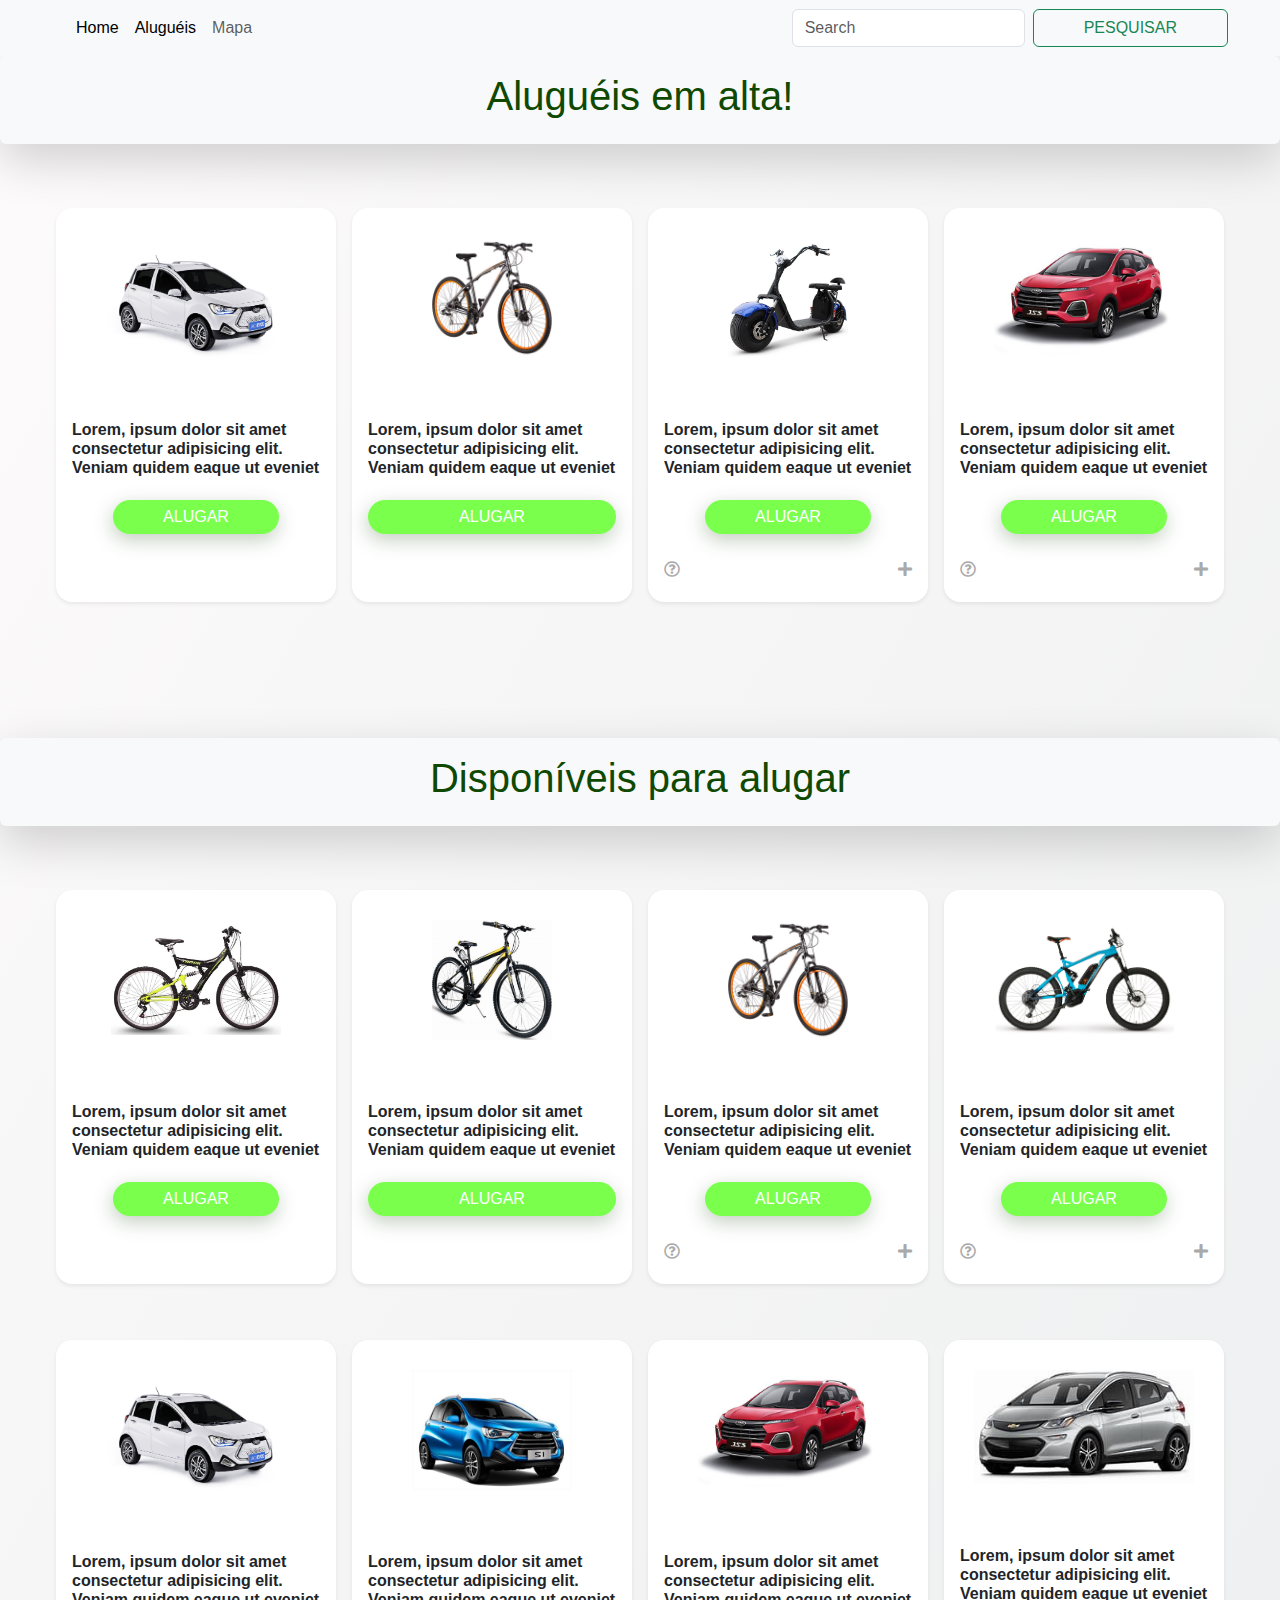
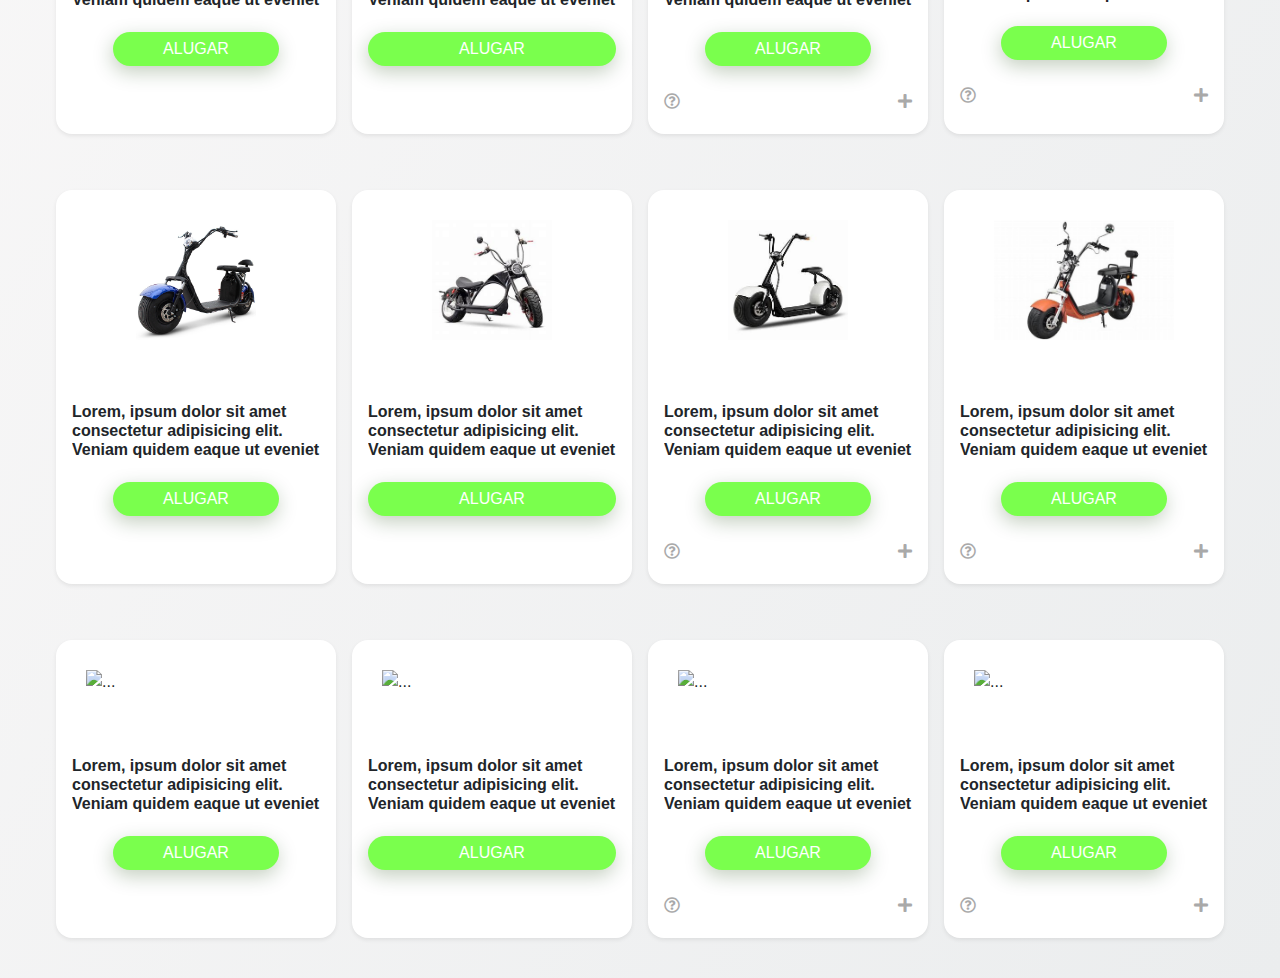
==== HTML/IndexAlugueis.html @ 303deb37 "Adição de páginas" ====
<!DOCTYPE html>
<html lang="pt-br">
<head>
    <meta charset="UTF-8">
    <meta http-equiv="X-UA-Compatible" content="IE=edge">
    <meta name="viewport" content="width=device-width, initial-scale=1.0">
    <title>Aluguéis</title>
    <link rel="stylesheet" href="../CSS/styleAlugueis.css">
    <link href="https://cdn.jsdelivr.net/npm/bootstrap@5.3.0-alpha3/dist/css/bootstrap.min.css" rel="stylesheet"
    integrity="sha384-KK94CHFLLe+nY2dmCWGMq91rCGa5gtU4mk92HdvYe+M/SXH301p5ILy+dN9+nJOZ" crossorigin="anonymous">
</head>
<body>
    
    <nav class="navbar navbar-expand-lg bg-body-tertiary">
        <div class="container-fluid">
          <a class="navbar-brand" href="#"></a>
          <button class="navbar-toggler" type="button" data-bs-toggle="collapse" data-bs-target="#navbarScroll"
            aria-controls="navbarScroll" aria-expanded="false" aria-label="Toggle navigation">
            <span class="navbar-toggler-icon"></span>
          </button>
          <div class="collapse navbar-collapse" id="navbarScroll">
            <ul class="navbar-nav me-auto my-2 my-lg-0 navbar-nav-scroll" style="--bs-scroll-height: 100px;">
              <li class="nav-item">
                <a class="nav-link active" aria-current="page" href="indexHome.html">Home</a>
              </li>
    
              <li class="nav-item">
                <a class="nav-link active" aria-current="page" href="IndexAlugueis.html">Aluguéis</a>
              </li>
              <li class="nav-item">
                <a class="nav-link" href="indexMapa.html">Mapa</a>
          </div>
          </li>
          </li>
          </ul>
          <form class="d-flex" role="search">
            <input class="form-control me-2" type="search" placeholder="Search" aria-label="Search">
            <button class="btn btn-outline-success" type="submit">Pesquisar</button>
          </form>
        </div>
        </div>
      </nav>


      <div class="shadow-lg p-3 mb-5 bg-body-tertiary rounded" id="text-titulo">
        <h1>Aluguéis em alta!</h1>
      </div>
      <html>
        <head>
            <meta charset='utf-8'>
            <meta name='viewport' content='width=device-width, initial-scale=1'>
            <title>Aluguéis</title>
            <link href='https://cdn.jsdelivr.net/npm/bootstrap@5.0.0-beta1/dist/css/bootstrap.min.css' rel='stylesheet'>
            <link href='https://use.fontawesome.com/releases/v5.7.2/css/all.css' rel='stylesheet'>
            <script type='text/javascript' src='https://cdnjs.cloudflare.com/ajax/libs/jquery/3.2.1/jquery.min.js'></script>
            <style>::-webkit-scrollbar {
              width: 8px;
            }
            /* Track */
            ::-webkit-scrollbar-track {
              background: #ffffff; 
            }
             
            /* Handle */
            ::-webkit-scrollbar-thumb {
              background: #888; 
            }
            
            /* Handle on hover */
            ::-webkit-scrollbar-thumb:hover {
              background: #555; 
            } @import url('https://fonts.googleapis.com/css2?family=Fira+Sans+Extra+Condensed:ital,wght@0,100;0,200;0,300;0,400;0,500;0,600;0,700;0,800;0,900;1,100;1,200;1,300;1,400;1,500;1,600;1,700;1,800;1,900&display=swap');@import url('https://fonts.googleapis.com/css2?family=Heebo:wght@100;200;300;400;500;600;700;800;900&display=swap');@import url('https://fonts.googleapis.com/css2?family=Roboto:ital,wght@0,100;0,300;0,400;0,500;0,700;0,900;1,100;1,300;1,400;1,500;1,700;1,900&display=swap');:root{--font1: 'Heebo', sans-serif;--font2: 'Fira Sans Extra Condensed', sans-serif;--font3: 'Roboto', sans-serif}body{font-family: var(--font3);background-image: linear-gradient(120deg, #fdfbfb 0%, #ebedee 100%)}h2{font-weight: 900}.container-fluid{max-width: 1200px}.card{background: #fff;box-shadow: 0 6px 10px rgba(0, 0, 0, .08), 0 0 6px rgba(0, 0, 0, .05);transition: .3s transform cubic-bezier(.155, 1.105, .295, 1.12), .3s box-shadow, .3s -webkit-transform cubic-bezier(.155, 1.105, .295, 1.12);border: 0;border-radius: 1rem}.card-img, .card-img-top{border-top-left-radius: calc(1rem - 1px);border-top-right-radius: calc(1rem - 1px)}.card h5{overflow: hidden;height: 56px;font-weight: 900;font-size: 1rem}.card-img-top{width: 100%;max-height: 180px;object-fit: contain;padding: 30px}.card h2{font-size: 1rem}.card:hover{transform: scale(1.05);box-shadow: 0 10px 20px rgba(0, 0, 0, .12), 0 4px 8px rgba(0, 0, 0, .06)}.label-top{position: absolute;background-color: #9bf632;color: #fff;top: 8px;right: 8px;padding: 5px 10px 5px 10px;font-size: .7rem;font-weight: 600;border-radius: 3px;text-transform: uppercase}.top-right{position: absolute;top: 24px;left: 24px;width: 90px;height: 90px;border-radius: 50%;font-size: 1rem;font-weight: 900;background: #9cff80;line-height: 90px;text-align: center;color: white}.top-right span{display: inline-block;vertical-align: middle}@media (max-width: 768px){.card-img-top{max-height: 250px}}.over-bg{background: rgba(53, 53, 53, 0.85);box-shadow: 0 8px 32px 0 rgba(31, 38, 135, 0.37);backdrop-filter: blur(0.0px);-webkit-backdrop-filter: blur(0.0px);border-radius: 10px}.btn{font-size: 1rem;font-weight: 500;text-transform: uppercase;padding: 5px 50px 5px 50px}.box .btn{font-size: 1.5rem}@media (max-width: 1025px){.btn{padding: 5px 40px 5px 40px}}@media (max-width: 250px){.btn{padding: 5px 30px 5px 30px}}.btn-warning{background: none #7aff4d;color: #ffffff;fill: #ffffff;border: none;text-decoration: none;outline: 0;box-shadow: -1px 6px 19px rgba(18, 64, 0, 0.25);border-radius: 100px}.btn-warning:hover{background: none #098f02;color: #ffffff;box-shadow: -1px 6px 13px rgba(0, 0, 0, 0.35)}.bg-success{font-size: 1rem;background-color: #f7810a !important}.bg-danger{font-size: 1rem}.price-hp{font-size: 1rem;font-weight: 600;color: darkgray}.amz-hp{font-size: .7rem;font-weight: 600;color: darkgray}.fa-question-circle:before{color: darkgray}.fa-plus:before{color: darkgray}.box{border-radius: 1rem;background: #fff;box-shadow: 0 6px 10px rgb(0 0 0 / 8%), 0 0 6px rgb(0 0 0 / 5%);transition: .3s transform cubic-bezier(.155, 1.105, .295, 1.12), .3s box-shadow, .3s -webkit-transform cubic-bezier(.155, 1.105, .295, 1.12)}.box-img{max-width: 300px}.thumb-sec{max-width: 300px}@media (max-width: 576px){.box-img{max-width: 200px}.thumb-sec{max-width: 200px}}.inner-gallery{width: 60px;height: 60px;border: 1px solid #ddd;border-radius: 3px;margin: 1px;display: inline-block;overflow: hidden;-o-object-fit: cover;object-fit: cover}@media (max-width: 370px){.box .btn{padding: 5px 40px 5px 40px;font-size: 1rem}}.disclaimer{font-size: .9rem;color: darkgray}.related h3{font-weight: 900}footer{background: #212529;height: 80px;color: #fff}</style>
            </head>
            <body className='snippet-body'>
            <main> <div class="container-fluid bg-trasparent my-4 p-3" style="position: relative;"> <div class="row row-cols-1 row-cols-xs-2 row-cols-sm-2 row-cols-lg-4 g-3"> <div class="col"> <div class="card h-100 shadow-sm"> <img src="../Imagens/carro_eletrico_aluguel.jpg" class="card-img-top" alt="..."> <div class="card-body"> <div class="clearfix mb-3"> </div> <h5 class="card-title">Lorem, ipsum dolor sit amet consectetur adipisicing elit. Veniam quidem eaque ut eveniet aut quis rerum. Asperiores accusamus harum ducimus velit odit ut. Saepe, iste optio laudantium sed aliquam sequi.</h5> <div class="text-center my-4"> <a href="#" class="btn btn-warning">Alugar</a> </div> </div> </div> </div> <div class="col"> <div class="card h-100 shadow-sm"> <img src="../Imagens/bike_alugueis_3.jpg" class="card-img-top" alt="..."> <div class="card-body"> <div class="clearfix mb-3"> </div> <h5 class="card-title">Lorem, ipsum dolor sit amet consectetur adipisicing elit. Veniam quidem eaque ut eveniet aut quis rerum. Asperiores accusamus harum ducimus velit odit ut. Saepe, iste optio laudantium sed aliquam sequi.</h5> <div class="d-grid gap-2 my-4"> <a href="#" class="btn btn-warning">Alugar</a> </div> </div> </div> </div> <div class="col"> <div class="card h-100 shadow-sm"> <img src="../Imagens/scooter_eletrica.jpg" class="card-img-top" alt="..."> <div class="card-body"> <div class="clearfix mb-3"> </span> </div> <h5 class="card-title">Lorem, ipsum dolor sit amet consectetur adipisicing elit. Veniam quidem eaque ut eveniet aut quis rerum. Asperiores accusamus harum ducimus velit odit ut. Saepe, iste optio laudantium sed aliquam sequi.</h5> <div class="text-center my-4"> <a href="#" class="btn btn-warning">Alugar</a> </div> <div class="clearfix mb-1"> <span class="float-start"><i class="far fa-question-circle"></i></span> <span class="float-end"><i class="fas fa-plus"></i></span> </div> </div> </div> </div> <div class="col"> <div class="card h-100 shadow-sm"> <img src="../Imagens/carro_eletrico_aluguel_3.jpg" class="card-img-top" alt="..."> <div class="card-body"> <div class="clearfix mb-3"> </div> <h5 class="card-title">Lorem, ipsum dolor sit amet consectetur adipisicing elit. Veniam quidem eaque ut eveniet aut quis rerum. Asperiores accusamus harum ducimus velit odit ut. Saepe, iste optio laudantium sed aliquam sequi.</h5> <div class="text-center my-4"> <a href="#" class="btn btn-warning">Alugar</a> </div> <div class="clearfix mb-1"> <span class="float-start"><i class="far fa-question-circle"></i></span> <span class="float-end"><i class="fas fa-plus"></i></span> </div> </div> </div> </div> </div> </div> </main>
            <script type='text/javascript' src='https://cdn.jsdelivr.net/npm/bootstrap@5.0.0-beta1/dist/js/bootstrap.bundle.min.js'></script>
            <script type='text/javascript' src='#'></script>
            <script type='text/javascript' src='#'></script>
            <script type='text/javascript' src='#'></script>
            <script type='text/javascript'>'#'</script>
            <script type='text/javascript'>var myLink = document.querySelector('a[href="#"]');
            myLink.addEventListener('click', function(e) {
              e.preventDefault();
            });</script>
        
            </body>
        </html>
<br>
<br>
       <br>
       <br>
       <div class="shadow-lg p-3 mb-5 bg-body-tertiary rounded" id="text-titulo">
        <h1>Disponíveis para alugar</h1>
      </div>
      <html>
        <head>
            <meta charset='utf-8'>
            <meta name='viewport' content='width=device-width, initial-scale=1'>
            <title>Aluguéis</title>
            <link href='https://cdn.jsdelivr.net/npm/bootstrap@5.0.0-beta1/dist/css/bootstrap.min.css' rel='stylesheet'>
            <link href='https://use.fontawesome.com/releases/v5.7.2/css/all.css' rel='stylesheet'>
            <script type='text/javascript' src='https://cdnjs.cloudflare.com/ajax/libs/jquery/3.2.1/jquery.min.js'></script>
            <style>::-webkit-scrollbar {
              width: 8px;
            }
            /* Track */
            ::-webkit-scrollbar-track {
              background: #ffffff; 
            }
             
            /* Handle */
            ::-webkit-scrollbar-thumb {
              background: #888; 
            }
            
            /* Handle on hover */
            ::-webkit-scrollbar-thumb:hover {
              background: #555; 
            } @import url('https://fonts.googleapis.com/css2?family=Fira+Sans+Extra+Condensed:ital,wght@0,100;0,200;0,300;0,400;0,500;0,600;0,700;0,800;0,900;1,100;1,200;1,300;1,400;1,500;1,600;1,700;1,800;1,900&display=swap');@import url('https://fonts.googleapis.com/css2?family=Heebo:wght@100;200;300;400;500;600;700;800;900&display=swap');@import url('https://fonts.googleapis.com/css2?family=Roboto:ital,wght@0,100;0,300;0,400;0,500;0,700;0,900;1,100;1,300;1,400;1,500;1,700;1,900&display=swap');:root{--font1: 'Heebo', sans-serif;--font2: 'Fira Sans Extra Condensed', sans-serif;--font3: 'Roboto', sans-serif}body{font-family: var(--font3);background-image: linear-gradient(120deg, #fdfbfb 0%, #ebedee 100%)}h2{font-weight: 900}.container-fluid{max-width: 1200px}.card{background: #fff;box-shadow: 0 6px 10px rgba(0, 0, 0, .08), 0 0 6px rgba(0, 0, 0, .05);transition: .3s transform cubic-bezier(.155, 1.105, .295, 1.12), .3s box-shadow, .3s -webkit-transform cubic-bezier(.155, 1.105, .295, 1.12);border: 0;border-radius: 1rem}.card-img, .card-img-top{border-top-left-radius: calc(1rem - 1px);border-top-right-radius: calc(1rem - 1px)}.card h5{overflow: hidden;height: 56px;font-weight: 900;font-size: 1rem}.card-img-top{width: 100%;max-height: 180px;object-fit: contain;padding: 30px}.card h2{font-size: 1rem}.card:hover{transform: scale(1.05);box-shadow: 0 10px 20px rgba(0, 0, 0, .12), 0 4px 8px rgba(0, 0, 0, .06)}.label-top{position: absolute;background-color: #9bf632;color: #fff;top: 8px;right: 8px;padding: 5px 10px 5px 10px;font-size: .7rem;font-weight: 600;border-radius: 3px;text-transform: uppercase}.top-right{position: absolute;top: 24px;left: 24px;width: 90px;height: 90px;border-radius: 50%;font-size: 1rem;font-weight: 900;background: #9cff80;line-height: 90px;text-align: center;color: white}.top-right span{display: inline-block;vertical-align: middle}@media (max-width: 768px){.card-img-top{max-height: 250px}}.over-bg{background: rgba(53, 53, 53, 0.85);box-shadow: 0 8px 32px 0 rgba(31, 38, 135, 0.37);backdrop-filter: blur(0.0px);-webkit-backdrop-filter: blur(0.0px);border-radius: 10px}.btn{font-size: 1rem;font-weight: 500;text-transform: uppercase;padding: 5px 50px 5px 50px}.box .btn{font-size: 1.5rem}@media (max-width: 1025px){.btn{padding: 5px 40px 5px 40px}}@media (max-width: 250px){.btn{padding: 5px 30px 5px 30px}}.btn-warning{background: none #7aff4d;color: #ffffff;fill: #ffffff;border: none;text-decoration: none;outline: 0;box-shadow: -1px 6px 19px rgba(18, 64, 0, 0.25);border-radius: 100px}.btn-warning:hover{background: none #098f02;color: #ffffff;box-shadow: -1px 6px 13px rgba(0, 0, 0, 0.35)}.bg-success{font-size: 1rem;background-color: #f7810a !important}.bg-danger{font-size: 1rem}.price-hp{font-size: 1rem;font-weight: 600;color: darkgray}.amz-hp{font-size: .7rem;font-weight: 600;color: darkgray}.fa-question-circle:before{color: darkgray}.fa-plus:before{color: darkgray}.box{border-radius: 1rem;background: #fff;box-shadow: 0 6px 10px rgb(0 0 0 / 8%), 0 0 6px rgb(0 0 0 / 5%);transition: .3s transform cubic-bezier(.155, 1.105, .295, 1.12), .3s box-shadow, .3s -webkit-transform cubic-bezier(.155, 1.105, .295, 1.12)}.box-img{max-width: 300px}.thumb-sec{max-width: 300px}@media (max-width: 576px){.box-img{max-width: 200px}.thumb-sec{max-width: 200px}}.inner-gallery{width: 60px;height: 60px;border: 1px solid #ddd;border-radius: 3px;margin: 1px;display: inline-block;overflow: hidden;-o-object-fit: cover;object-fit: cover}@media (max-width: 370px){.box .btn{padding: 5px 40px 5px 40px;font-size: 1rem}}.disclaimer{font-size: .9rem;color: darkgray}.related h3{font-weight: 900}footer{background: #212529;height: 80px;color: #fff}</style>
            </head>
            <body className='snippet-body'>
            <main> <div class="container-fluid bg-trasparent my-4 p-3" style="position: relative;"> <div class="row row-cols-1 row-cols-xs-2 row-cols-sm-2 row-cols-lg-4 g-3"> <div class="col"> <div class="card h-100 shadow-sm"> <img src="../Imagens/Bike_alugueis.png" class="card-img-top" alt="..."> <div class="card-body"> <div class="clearfix mb-3"> </div> <h5 class="card-title">Lorem, ipsum dolor sit amet consectetur adipisicing elit. Veniam quidem eaque ut eveniet aut quis rerum. Asperiores accusamus harum ducimus velit odit ut. Saepe, iste optio laudantium sed aliquam sequi.</h5> <div class="text-center my-4"> <a href="#" class="btn btn-warning">Alugar</a> </div> </div> </div> </div> <div class="col"> <div class="card h-100 shadow-sm"> <img src="../Imagens/bike_alugueis_2.jpg" class="card-img-top" alt="..."> <div class="card-body"> <div class="clearfix mb-3"> </div> <h5 class="card-title">Lorem, ipsum dolor sit amet consectetur adipisicing elit. Veniam quidem eaque ut eveniet aut quis rerum. Asperiores accusamus harum ducimus velit odit ut. Saepe, iste optio laudantium sed aliquam sequi.</h5> <div class="d-grid gap-2 my-4"> <a href="#" class="btn btn-warning">Alugar</a> </div> </div> </div> </div> <div class="col"> <div class="card h-100 shadow-sm"> <img src="../Imagens/bike_alugueis_3.jpg" class="card-img-top" alt="..."> <div class="card-body"> <div class="clearfix mb-3"> </span> </div> <h5 class="card-title">Lorem, ipsum dolor sit amet consectetur adipisicing elit. Veniam quidem eaque ut eveniet aut quis rerum. Asperiores accusamus harum ducimus velit odit ut. Saepe, iste optio laudantium sed aliquam sequi.</h5> <div class="text-center my-4"> <a href="#" class="btn btn-warning">Alugar</a> </div> <div class="clearfix mb-1"> <span class="float-start"><i class="far fa-question-circle"></i></span> <span class="float-end"><i class="fas fa-plus"></i></span> </div> </div> </div> </div> <div class="col"> <div class="card h-100 shadow-sm"> <img src="../Imagens/bike_alugueis_4.png" class="card-img-top" alt="..."> <div class="card-body"> <div class="clearfix mb-3"> </div> <h5 class="card-title">Lorem, ipsum dolor sit amet consectetur adipisicing elit. Veniam quidem eaque ut eveniet aut quis rerum. Asperiores accusamus harum ducimus velit odit ut. Saepe, iste optio laudantium sed aliquam sequi.</h5> <div class="text-center my-4"> <a href="#" class="btn btn-warning">Alugar</a> </div> <div class="clearfix mb-1"> <span class="float-start"><i class="far fa-question-circle"></i></span> <span class="float-end"><i class="fas fa-plus"></i></span> </div> </div> </div> </div> </div> </div> </main>
            <script type='text/javascript' src='https://cdn.jsdelivr.net/npm/bootstrap@5.0.0-beta1/dist/js/bootstrap.bundle.min.js'></script>
            <script type='text/javascript' src='#'></script>
            <script type='text/javascript' src='#'></script>
            <script type='text/javascript' src='#'></script>
            <script type='text/javascript'>'#'</script>
            <script type='text/javascript'>var myLink = document.querySelector('a[href="#"]');
            myLink.addEventListener('click', function(e) {
              e.preventDefault();
            });</script>
        
            </body>
        </html>
        <html>
          <head>
              <meta charset='utf-8'>
              <meta name='viewport' content='width=device-width, initial-scale=1'>
              <title>Aluguéis</title>
              <link href='https://cdn.jsdelivr.net/npm/bootstrap@5.0.0-beta1/dist/css/bootstrap.min.css' rel='stylesheet'>
              <link href='https://use.fontawesome.com/releases/v5.7.2/css/all.css' rel='stylesheet'>
              <script type='text/javascript' src='https://cdnjs.cloudflare.com/ajax/libs/jquery/3.2.1/jquery.min.js'></script>
              <style>::-webkit-scrollbar {
                width: 8px;
              }
              /* Track */
              ::-webkit-scrollbar-track {
                background: #ffffff; 
              }
               
              /* Handle */
              ::-webkit-scrollbar-thumb {
                background: #888; 
              }
              
              /* Handle on hover */
              ::-webkit-scrollbar-thumb:hover {
                background: #555; 
              } @import url('https://fonts.googleapis.com/css2?family=Fira+Sans+Extra+Condensed:ital,wght@0,100;0,200;0,300;0,400;0,500;0,600;0,700;0,800;0,900;1,100;1,200;1,300;1,400;1,500;1,600;1,700;1,800;1,900&display=swap');@import url('https://fonts.googleapis.com/css2?family=Heebo:wght@100;200;300;400;500;600;700;800;900&display=swap');@import url('https://fonts.googleapis.com/css2?family=Roboto:ital,wght@0,100;0,300;0,400;0,500;0,700;0,900;1,100;1,300;1,400;1,500;1,700;1,900&display=swap');:root{--font1: 'Heebo', sans-serif;--font2: 'Fira Sans Extra Condensed', sans-serif;--font3: 'Roboto', sans-serif}body{font-family: var(--font3);background-image: linear-gradient(120deg, #fdfbfb 0%, #ebedee 100%)}h2{font-weight: 900}.container-fluid{max-width: 1200px}.card{background: #fff;box-shadow: 0 6px 10px rgba(0, 0, 0, .08), 0 0 6px rgba(0, 0, 0, .05);transition: .3s transform cubic-bezier(.155, 1.105, .295, 1.12), .3s box-shadow, .3s -webkit-transform cubic-bezier(.155, 1.105, .295, 1.12);border: 0;border-radius: 1rem}.card-img, .card-img-top{border-top-left-radius: calc(1rem - 1px);border-top-right-radius: calc(1rem - 1px)}.card h5{overflow: hidden;height: 56px;font-weight: 900;font-size: 1rem}.card-img-top{width: 100%;max-height: 180px;object-fit: contain;padding: 30px}.card h2{font-size: 1rem}.card:hover{transform: scale(1.05);box-shadow: 0 10px 20px rgba(0, 0, 0, .12), 0 4px 8px rgba(0, 0, 0, .06)}.label-top{position: absolute;background-color: #9bf632;color: #fff;top: 8px;right: 8px;padding: 5px 10px 5px 10px;font-size: .7rem;font-weight: 600;border-radius: 3px;text-transform: uppercase}.top-right{position: absolute;top: 24px;left: 24px;width: 90px;height: 90px;border-radius: 50%;font-size: 1rem;font-weight: 900;background: #9cff80;line-height: 90px;text-align: center;color: white}.top-right span{display: inline-block;vertical-align: middle}@media (max-width: 768px){.card-img-top{max-height: 250px}}.over-bg{background: rgba(53, 53, 53, 0.85);box-shadow: 0 8px 32px 0 rgba(31, 38, 135, 0.37);backdrop-filter: blur(0.0px);-webkit-backdrop-filter: blur(0.0px);border-radius: 10px}.btn{font-size: 1rem;font-weight: 500;text-transform: uppercase;padding: 5px 50px 5px 50px}.box .btn{font-size: 1.5rem}@media (max-width: 1025px){.btn{padding: 5px 40px 5px 40px}}@media (max-width: 250px){.btn{padding: 5px 30px 5px 30px}}.btn-warning{background: none #7aff4d;color: #ffffff;fill: #ffffff;border: none;text-decoration: none;outline: 0;box-shadow: -1px 6px 19px rgba(18, 64, 0, 0.25);border-radius: 100px}.btn-warning:hover{background: none #098f02;color: #ffffff;box-shadow: -1px 6px 13px rgba(0, 0, 0, 0.35)}.bg-success{font-size: 1rem;background-color: #f7810a !important}.bg-danger{font-size: 1rem}.price-hp{font-size: 1rem;font-weight: 600;color: darkgray}.amz-hp{font-size: .7rem;font-weight: 600;color: darkgray}.fa-question-circle:before{color: darkgray}.fa-plus:before{color: darkgray}.box{border-radius: 1rem;background: #fff;box-shadow: 0 6px 10px rgb(0 0 0 / 8%), 0 0 6px rgb(0 0 0 / 5%);transition: .3s transform cubic-bezier(.155, 1.105, .295, 1.12), .3s box-shadow, .3s -webkit-transform cubic-bezier(.155, 1.105, .295, 1.12)}.box-img{max-width: 300px}.thumb-sec{max-width: 300px}@media (max-width: 576px){.box-img{max-width: 200px}.thumb-sec{max-width: 200px}}.inner-gallery{width: 60px;height: 60px;border: 1px solid #ddd;border-radius: 3px;margin: 1px;display: inline-block;overflow: hidden;-o-object-fit: cover;object-fit: cover}@media (max-width: 370px){.box .btn{padding: 5px 40px 5px 40px;font-size: 1rem}}.disclaimer{font-size: .9rem;color: darkgray}.related h3{font-weight: 900}footer{background: #212529;height: 80px;color: #fff}</style>
              </head>
              <body className='snippet-body'>
              <main> <div class="container-fluid bg-trasparent my-4 p-3" style="position: relative;"> <div class="row row-cols-1 row-cols-xs-2 row-cols-sm-2 row-cols-lg-4 g-3"> <div class="col"> <div class="card h-100 shadow-sm"> <img src="../Imagens/carro_eletrico_aluguel.jpg" class="card-img-top" alt="..."> <div class="card-body"> <div class="clearfix mb-3"> </div> <h5 class="card-title">Lorem, ipsum dolor sit amet consectetur adipisicing elit. Veniam quidem eaque ut eveniet aut quis rerum. Asperiores accusamus harum ducimus velit odit ut. Saepe, iste optio laudantium sed aliquam sequi.</h5> <div class="text-center my-4"> <a href="#" class="btn btn-warning">Alugar</a> </div> </div> </div> </div> <div class="col"> <div class="card h-100 shadow-sm"> <img src="../Imagens/carro_eletrico_aluguel_2.jpg" class="card-img-top" alt="..."> <div class="card-body"> <div class="clearfix mb-3"> </div> <h5 class="card-title">Lorem, ipsum dolor sit amet consectetur adipisicing elit. Veniam quidem eaque ut eveniet aut quis rerum. Asperiores accusamus harum ducimus velit odit ut. Saepe, iste optio laudantium sed aliquam sequi.</h5> <div class="d-grid gap-2 my-4"> <a href="#" class="btn btn-warning">Alugar</a> </div> </div> </div> </div> <div class="col"> <div class="card h-100 shadow-sm"> <img src="../Imagens/carro_eletrico_aluguel_3.jpg" class="card-img-top" alt="..."> <div class="card-body"> <div class="clearfix mb-3"> </span> </div> <h5 class="card-title">Lorem, ipsum dolor sit amet consectetur adipisicing elit. Veniam quidem eaque ut eveniet aut quis rerum. Asperiores accusamus harum ducimus velit odit ut. Saepe, iste optio laudantium sed aliquam sequi.</h5> <div class="text-center my-4"> <a href="#" class="btn btn-warning">Alugar</a> </div> <div class="clearfix mb-1"> <span class="float-start"><i class="far fa-question-circle"></i></span> <span class="float-end"><i class="fas fa-plus"></i></span> </div> </div> </div> </div> <div class="col"> <div class="card h-100 shadow-sm"> <img src="../Imagens/carro_eletrico_aluguel_4.jpg" class="card-img-top" alt="..."> <div class="card-body"> <div class="clearfix mb-3"> </div> <h5 class="card-title">Lorem, ipsum dolor sit amet consectetur adipisicing elit. Veniam quidem eaque ut eveniet aut quis rerum. Asperiores accusamus harum ducimus velit odit ut. Saepe, iste optio laudantium sed aliquam sequi.</h5> <div class="text-center my-4"> <a href="#" class="btn btn-warning">Alugar</a> </div> <div class="clearfix mb-1"> <span class="float-start"><i class="far fa-question-circle"></i></span> <span class="float-end"><i class="fas fa-plus"></i></span> </div> </div> </div> </div> </div> </div> </main>
              <script type='text/javascript' src='https://cdn.jsdelivr.net/npm/bootstrap@5.0.0-beta1/dist/js/bootstrap.bundle.min.js'></script>
              <script type='text/javascript' src='#'></script>
              <script type='text/javascript' src='#'></script>
              <script type='text/javascript' src='#'></script>
              <script type='text/javascript'>'#'</script>
              <script type='text/javascript'>var myLink = document.querySelector('a[href="#"]');
              myLink.addEventListener('click', function(e) {
                e.preventDefault();
              });</script>
          
              </body>
          </html>
          <html>
            <head>
                <meta charset='utf-8'>
                <meta name='viewport' content='width=device-width, initial-scale=1'>
                <title>Aluguéis</title>
                <link href='https://cdn.jsdelivr.net/npm/bootstrap@5.0.0-beta1/dist/css/bootstrap.min.css' rel='stylesheet'>
                <link href='https://use.fontawesome.com/releases/v5.7.2/css/all.css' rel='stylesheet'>
                <script type='text/javascript' src='https://cdnjs.cloudflare.com/ajax/libs/jquery/3.2.1/jquery.min.js'></script>
                <style>::-webkit-scrollbar {
                  width: 8px;
                }
                /* Track */
                ::-webkit-scrollbar-track {
                  background: #ffffff; 
                }
                 
                /* Handle */
                ::-webkit-scrollbar-thumb {
                  background: #888; 
                }
                
                /* Handle on hover */
                ::-webkit-scrollbar-thumb:hover {
                  background: #555; 
                } @import url('https://fonts.googleapis.com/css2?family=Fira+Sans+Extra+Condensed:ital,wght@0,100;0,200;0,300;0,400;0,500;0,600;0,700;0,800;0,900;1,100;1,200;1,300;1,400;1,500;1,600;1,700;1,800;1,900&display=swap');@import url('https://fonts.googleapis.com/css2?family=Heebo:wght@100;200;300;400;500;600;700;800;900&display=swap');@import url('https://fonts.googleapis.com/css2?family=Roboto:ital,wght@0,100;0,300;0,400;0,500;0,700;0,900;1,100;1,300;1,400;1,500;1,700;1,900&display=swap');:root{--font1: 'Heebo', sans-serif;--font2: 'Fira Sans Extra Condensed', sans-serif;--font3: 'Roboto', sans-serif}body{font-family: var(--font3);background-image: linear-gradient(120deg, #fdfbfb 0%, #ebedee 100%)}h2{font-weight: 900}.container-fluid{max-width: 1200px}.card{background: #fff;box-shadow: 0 6px 10px rgba(0, 0, 0, .08), 0 0 6px rgba(0, 0, 0, .05);transition: .3s transform cubic-bezier(.155, 1.105, .295, 1.12), .3s box-shadow, .3s -webkit-transform cubic-bezier(.155, 1.105, .295, 1.12);border: 0;border-radius: 1rem}.card-img, .card-img-top{border-top-left-radius: calc(1rem - 1px);border-top-right-radius: calc(1rem - 1px)}.card h5{overflow: hidden;height: 56px;font-weight: 900;font-size: 1rem}.card-img-top{width: 100%;max-height: 180px;object-fit: contain;padding: 30px}.card h2{font-size: 1rem}.card:hover{transform: scale(1.05);box-shadow: 0 10px 20px rgba(0, 0, 0, .12), 0 4px 8px rgba(0, 0, 0, .06)}.label-top{position: absolute;background-color: #9bf632;color: #fff;top: 8px;right: 8px;padding: 5px 10px 5px 10px;font-size: .7rem;font-weight: 600;border-radius: 3px;text-transform: uppercase}.top-right{position: absolute;top: 24px;left: 24px;width: 90px;height: 90px;border-radius: 50%;font-size: 1rem;font-weight: 900;background: #9cff80;line-height: 90px;text-align: center;color: white}.top-right span{display: inline-block;vertical-align: middle}@media (max-width: 768px){.card-img-top{max-height: 250px}}.over-bg{background: rgba(53, 53, 53, 0.85);box-shadow: 0 8px 32px 0 rgba(31, 38, 135, 0.37);backdrop-filter: blur(0.0px);-webkit-backdrop-filter: blur(0.0px);border-radius: 10px}.btn{font-size: 1rem;font-weight: 500;text-transform: uppercase;padding: 5px 50px 5px 50px}.box .btn{font-size: 1.5rem}@media (max-width: 1025px){.btn{padding: 5px 40px 5px 40px}}@media (max-width: 250px){.btn{padding: 5px 30px 5px 30px}}.btn-warning{background: none #7aff4d;color: #ffffff;fill: #ffffff;border: none;text-decoration: none;outline: 0;box-shadow: -1px 6px 19px rgba(18, 64, 0, 0.25);border-radius: 100px}.btn-warning:hover{background: none #098f02;color: #ffffff;box-shadow: -1px 6px 13px rgba(0, 0, 0, 0.35)}.bg-success{font-size: 1rem;background-color: #f7810a !important}.bg-danger{font-size: 1rem}.price-hp{font-size: 1rem;font-weight: 600;color: darkgray}.amz-hp{font-size: .7rem;font-weight: 600;color: darkgray}.fa-question-circle:before{color: darkgray}.fa-plus:before{color: darkgray}.box{border-radius: 1rem;background: #fff;box-shadow: 0 6px 10px rgb(0 0 0 / 8%), 0 0 6px rgb(0 0 0 / 5%);transition: .3s transform cubic-bezier(.155, 1.105, .295, 1.12), .3s box-shadow, .3s -webkit-transform cubic-bezier(.155, 1.105, .295, 1.12)}.box-img{max-width: 300px}.thumb-sec{max-width: 300px}@media (max-width: 576px){.box-img{max-width: 200px}.thumb-sec{max-width: 200px}}.inner-gallery{width: 60px;height: 60px;border: 1px solid #ddd;border-radius: 3px;margin: 1px;display: inline-block;overflow: hidden;-o-object-fit: cover;object-fit: cover}@media (max-width: 370px){.box .btn{padding: 5px 40px 5px 40px;font-size: 1rem}}.disclaimer{font-size: .9rem;color: darkgray}.related h3{font-weight: 900}footer{background: #212529;height: 80px;color: #fff}</style>
                </head>
                <body className='snippet-body'>
                <main> <div class="container-fluid bg-trasparent my-4 p-3" style="position: relative;"> <div class="row row-cols-1 row-cols-xs-2 row-cols-sm-2 row-cols-lg-4 g-3"> <div class="col"> <div class="card h-100 shadow-sm"> <img src="../Imagens/scooter_eletrica.jpg" class="card-img-top" alt="..."> <div class="card-body"> <div class="clearfix mb-3"> </div> <h5 class="card-title">Lorem, ipsum dolor sit amet consectetur adipisicing elit. Veniam quidem eaque ut eveniet aut quis rerum. Asperiores accusamus harum ducimus velit odit ut. Saepe, iste optio laudantium sed aliquam sequi.</h5> <div class="text-center my-4"> <a href="#" class="btn btn-warning">Alugar</a> </div> </div> </div> </div> <div class="col"> <div class="card h-100 shadow-sm"> <img src="../Imagens/scooter_eletrica_2.jpg" class="card-img-top" alt="..."> <div class="card-body"> <div class="clearfix mb-3"> </div> <h5 class="card-title">Lorem, ipsum dolor sit amet consectetur adipisicing elit. Veniam quidem eaque ut eveniet aut quis rerum. Asperiores accusamus harum ducimus velit odit ut. Saepe, iste optio laudantium sed aliquam sequi.</h5> <div class="d-grid gap-2 my-4"> <a href="#" class="btn btn-warning">Alugar</a> </div> </div> </div> </div> <div class="col"> <div class="card h-100 shadow-sm"> <img src="../Imagens/scooter_eletrica_3.jpg" class="card-img-top" alt="..."> <div class="card-body"> <div class="clearfix mb-3"> </span> </div> <h5 class="card-title">Lorem, ipsum dolor sit amet consectetur adipisicing elit. Veniam quidem eaque ut eveniet aut quis rerum. Asperiores accusamus harum ducimus velit odit ut. Saepe, iste optio laudantium sed aliquam sequi.</h5> <div class="text-center my-4"> <a href="#" class="btn btn-warning">Alugar</a> </div> <div class="clearfix mb-1"> <span class="float-start"><i class="far fa-question-circle"></i></span> <span class="float-end"><i class="fas fa-plus"></i></span> </div> </div> </div> </div> <div class="col"> <div class="card h-100 shadow-sm"> <img src="../Imagens/scooter_eletrica_4.jpg" class="card-img-top" alt="..."> <div class="card-body"> <div class="clearfix mb-3"> </div> <h5 class="card-title">Lorem, ipsum dolor sit amet consectetur adipisicing elit. Veniam quidem eaque ut eveniet aut quis rerum. Asperiores accusamus harum ducimus velit odit ut. Saepe, iste optio laudantium sed aliquam sequi.</h5> <div class="text-center my-4"> <a href="#" class="btn btn-warning">Alugar</a> </div> <div class="clearfix mb-1"> <span class="float-start"><i class="far fa-question-circle"></i></span> <span class="float-end"><i class="fas fa-plus"></i></span> </div> </div> </div> </div> </div> </div> </main>
                <script type='text/javascript' src='https://cdn.jsdelivr.net/npm/bootstrap@5.0.0-beta1/dist/js/bootstrap.bundle.min.js'></script>
                <script type='text/javascript' src='#'></script>
                <script type='text/javascript' src='#'></script>
                <script type='text/javascript' src='#'></script>
                <script type='text/javascript'>'#'</script>
                <script type='text/javascript'>var myLink = document.querySelector('a[href="#"]');
                myLink.addEventListener('click', function(e) {
                  e.preventDefault();
                });</script>
            
                </body>
            </html>

            <html>
              <head>
                  <meta charset='utf-8'>
                  <meta name='viewport' content='width=device-width, initial-scale=1'>
                  <title>Aluguéis</title>
                  <link href='https://cdn.jsdelivr.net/npm/bootstrap@5.0.0-beta1/dist/css/bootstrap.min.css' rel='stylesheet'>
                  <link href='https://use.fontawesome.com/releases/v5.7.2/css/all.css' rel='stylesheet'>
                  <script type='text/javascript' src='https://cdnjs.cloudflare.com/ajax/libs/jquery/3.2.1/jquery.min.js'></script>
                  <style>::-webkit-scrollbar {
                    width: 8px;
                  }
                  /* Track */
                  ::-webkit-scrollbar-track {
                    background: #ffffff; 
                  }
                   
                  /* Handle */
                  ::-webkit-scrollbar-thumb {
                    background: #888; 
                  }
                  
                  /* Handle on hover */
                  ::-webkit-scrollbar-thumb:hover {
                    background: #555; 
                  } @import url('https://fonts.googleapis.com/css2?family=Fira+Sans+Extra+Condensed:ital,wght@0,100;0,200;0,300;0,400;0,500;0,600;0,700;0,800;0,900;1,100;1,200;1,300;1,400;1,500;1,600;1,700;1,800;1,900&display=swap');@import url('https://fonts.googleapis.com/css2?family=Heebo:wght@100;200;300;400;500;600;700;800;900&display=swap');@import url('https://fonts.googleapis.com/css2?family=Roboto:ital,wght@0,100;0,300;0,400;0,500;0,700;0,900;1,100;1,300;1,400;1,500;1,700;1,900&display=swap');:root{--font1: 'Heebo', sans-serif;--font2: 'Fira Sans Extra Condensed', sans-serif;--font3: 'Roboto', sans-serif}body{font-family: var(--font3);background-image: linear-gradient(120deg, #fdfbfb 0%, #ebedee 100%)}h2{font-weight: 900}.container-fluid{max-width: 1200px}.card{background: #fff;box-shadow: 0 6px 10px rgba(0, 0, 0, .08), 0 0 6px rgba(0, 0, 0, .05);transition: .3s transform cubic-bezier(.155, 1.105, .295, 1.12), .3s box-shadow, .3s -webkit-transform cubic-bezier(.155, 1.105, .295, 1.12);border: 0;border-radius: 1rem}.card-img, .card-img-top{border-top-left-radius: calc(1rem - 1px);border-top-right-radius: calc(1rem - 1px)}.card h5{overflow: hidden;height: 56px;font-weight: 900;font-size: 1rem}.card-img-top{width: 100%;max-height: 180px;object-fit: contain;padding: 30px}.card h2{font-size: 1rem}.card:hover{transform: scale(1.05);box-shadow: 0 10px 20px rgba(0, 0, 0, .12), 0 4px 8px rgba(0, 0, 0, .06)}.label-top{position: absolute;background-color: #9bf632;color: #fff;top: 8px;right: 8px;padding: 5px 10px 5px 10px;font-size: .7rem;font-weight: 600;border-radius: 3px;text-transform: uppercase}.top-right{position: absolute;top: 24px;left: 24px;width: 90px;height: 90px;border-radius: 50%;font-size: 1rem;font-weight: 900;background: #9cff80;line-height: 90px;text-align: center;color: white}.top-right span{display: inline-block;vertical-align: middle}@media (max-width: 768px){.card-img-top{max-height: 250px}}.over-bg{background: rgba(53, 53, 53, 0.85);box-shadow: 0 8px 32px 0 rgba(31, 38, 135, 0.37);backdrop-filter: blur(0.0px);-webkit-backdrop-filter: blur(0.0px);border-radius: 10px}.btn{font-size: 1rem;font-weight: 500;text-transform: uppercase;padding: 5px 50px 5px 50px}.box .btn{font-size: 1.5rem}@media (max-width: 1025px){.btn{padding: 5px 40px 5px 40px}}@media (max-width: 250px){.btn{padding: 5px 30px 5px 30px}}.btn-warning{background: none #7aff4d;color: #ffffff;fill: #ffffff;border: none;text-decoration: none;outline: 0;box-shadow: -1px 6px 19px rgba(18, 64, 0, 0.25);border-radius: 100px}.btn-warning:hover{background: none #098f02;color: #ffffff;box-shadow: -1px 6px 13px rgba(0, 0, 0, 0.35)}.bg-success{font-size: 1rem;background-color: #f7810a !important}.bg-danger{font-size: 1rem}.price-hp{font-size: 1rem;font-weight: 600;color: darkgray}.amz-hp{font-size: .7rem;font-weight: 600;color: darkgray}.fa-question-circle:before{color: darkgray}.fa-plus:before{color: darkgray}.box{border-radius: 1rem;background: #fff;box-shadow: 0 6px 10px rgb(0 0 0 / 8%), 0 0 6px rgb(0 0 0 / 5%);transition: .3s transform cubic-bezier(.155, 1.105, .295, 1.12), .3s box-shadow, .3s -webkit-transform cubic-bezier(.155, 1.105, .295, 1.12)}.box-img{max-width: 300px}.thumb-sec{max-width: 300px}@media (max-width: 576px){.box-img{max-width: 200px}.thumb-sec{max-width: 200px}}.inner-gallery{width: 60px;height: 60px;border: 1px solid #ddd;border-radius: 3px;margin: 1px;display: inline-block;overflow: hidden;-o-object-fit: cover;object-fit: cover}@media (max-width: 370px){.box .btn{padding: 5px 40px 5px 40px;font-size: 1rem}}.disclaimer{font-size: .9rem;color: darkgray}.related h3{font-weight: 900}footer{background: #212529;height: 80px;color: #fff}</style>
                  </head>
                  <body className='snippet-body'>
                  <main> <div class="container-fluid bg-trasparent my-4 p-3" style="position: relative;"> <div class="row row-cols-1 row-cols-xs-2 row-cols-sm-2 row-cols-lg-4 g-3"> <div class="col"> <div class="card h-100 shadow-sm"> <img src="https://www.freepnglogos.com/uploads/notebook-png/download-laptop-notebook-png-image-png-image-pngimg-2.png" class="card-img-top" alt="..."> <div class="card-body"> <div class="clearfix mb-3"> </div> <h5 class="card-title">Lorem, ipsum dolor sit amet consectetur adipisicing elit. Veniam quidem eaque ut eveniet aut quis rerum. Asperiores accusamus harum ducimus velit odit ut. Saepe, iste optio laudantium sed aliquam sequi.</h5> <div class="text-center my-4"> <a href="#" class="btn btn-warning">Alugar</a> </div> </div> </div> </div> <div class="col"> <div class="card h-100 shadow-sm"> <img src="https://www.freepnglogos.com/uploads/notebook-png/notebook-laptop-png-images-you-can-download-mashtrelo-14.png" class="card-img-top" alt="..."> <div class="card-body"> <div class="clearfix mb-3"> </div> <h5 class="card-title">Lorem, ipsum dolor sit amet consectetur adipisicing elit. Veniam quidem eaque ut eveniet aut quis rerum. Asperiores accusamus harum ducimus velit odit ut. Saepe, iste optio laudantium sed aliquam sequi.</h5> <div class="d-grid gap-2 my-4"> <a href="#" class="btn btn-warning">Alugar</a> </div> </div> </div> </div> <div class="col"> <div class="card h-100 shadow-sm"> <img src="https://www.freepnglogos.com/uploads/notebook-png/download-laptop-notebook-png-image-png-image-pngimg-2.png" class="card-img-top" alt="..."> <div class="card-body"> <div class="clearfix mb-3"> </span> </div> <h5 class="card-title">Lorem, ipsum dolor sit amet consectetur adipisicing elit. Veniam quidem eaque ut eveniet aut quis rerum. Asperiores accusamus harum ducimus velit odit ut. Saepe, iste optio laudantium sed aliquam sequi.</h5> <div class="text-center my-4"> <a href="#" class="btn btn-warning">Alugar</a> </div> <div class="clearfix mb-1"> <span class="float-start"><i class="far fa-question-circle"></i></span> <span class="float-end"><i class="fas fa-plus"></i></span> </div> </div> </div> </div> <div class="col"> <div class="card h-100 shadow-sm"> <img src="https://www.freepnglogos.com/uploads/notebook-png/notebook-laptop-png-images-you-can-download-mashtrelo-14.png" class="card-img-top" alt="..."> <div class="card-body"> <div class="clearfix mb-3"> </div> <h5 class="card-title">Lorem, ipsum dolor sit amet consectetur adipisicing elit. Veniam quidem eaque ut eveniet aut quis rerum. Asperiores accusamus harum ducimus velit odit ut. Saepe, iste optio laudantium sed aliquam sequi.</h5> <div class="text-center my-4"> <a href="#" class="btn btn-warning">Alugar</a> </div> <div class="clearfix mb-1"> <span class="float-start"><i class="far fa-question-circle"></i></span> <span class="float-end"><i class="fas fa-plus"></i></span> </div> </div> </div> </div> </div> </div> </main>
                  <script type='text/javascript' src='https://cdn.jsdelivr.net/npm/bootstrap@5.0.0-beta1/dist/js/bootstrap.bundle.min.js'></script>
                  <script type='text/javascript' src='#'></script>
                  <script type='text/javascript' src='#'></script>
                  <script type='text/javascript' src='#'></script>
                  <script type='text/javascript'>'#'</script>
                  <script type='text/javascript'>var myLink = document.querySelector('a[href="#"]');
                  myLink.addEventListener('click', function(e) {
                    e.preventDefault();
                  });</script>
              
                  </body>
              </html>

              
          </body>                
</html>
---- CSS/styleAlugueis.css ----
* {
    border: 0px;
    margin: 0px;
    padding: 0px;
    border-width: 0px;
    outline-width: 0px;
    font-family:Arial, Helvetica, sans-serif
}

#text-titulo{
    text-align: center;
    color: rgb(15, 73, 0);
}
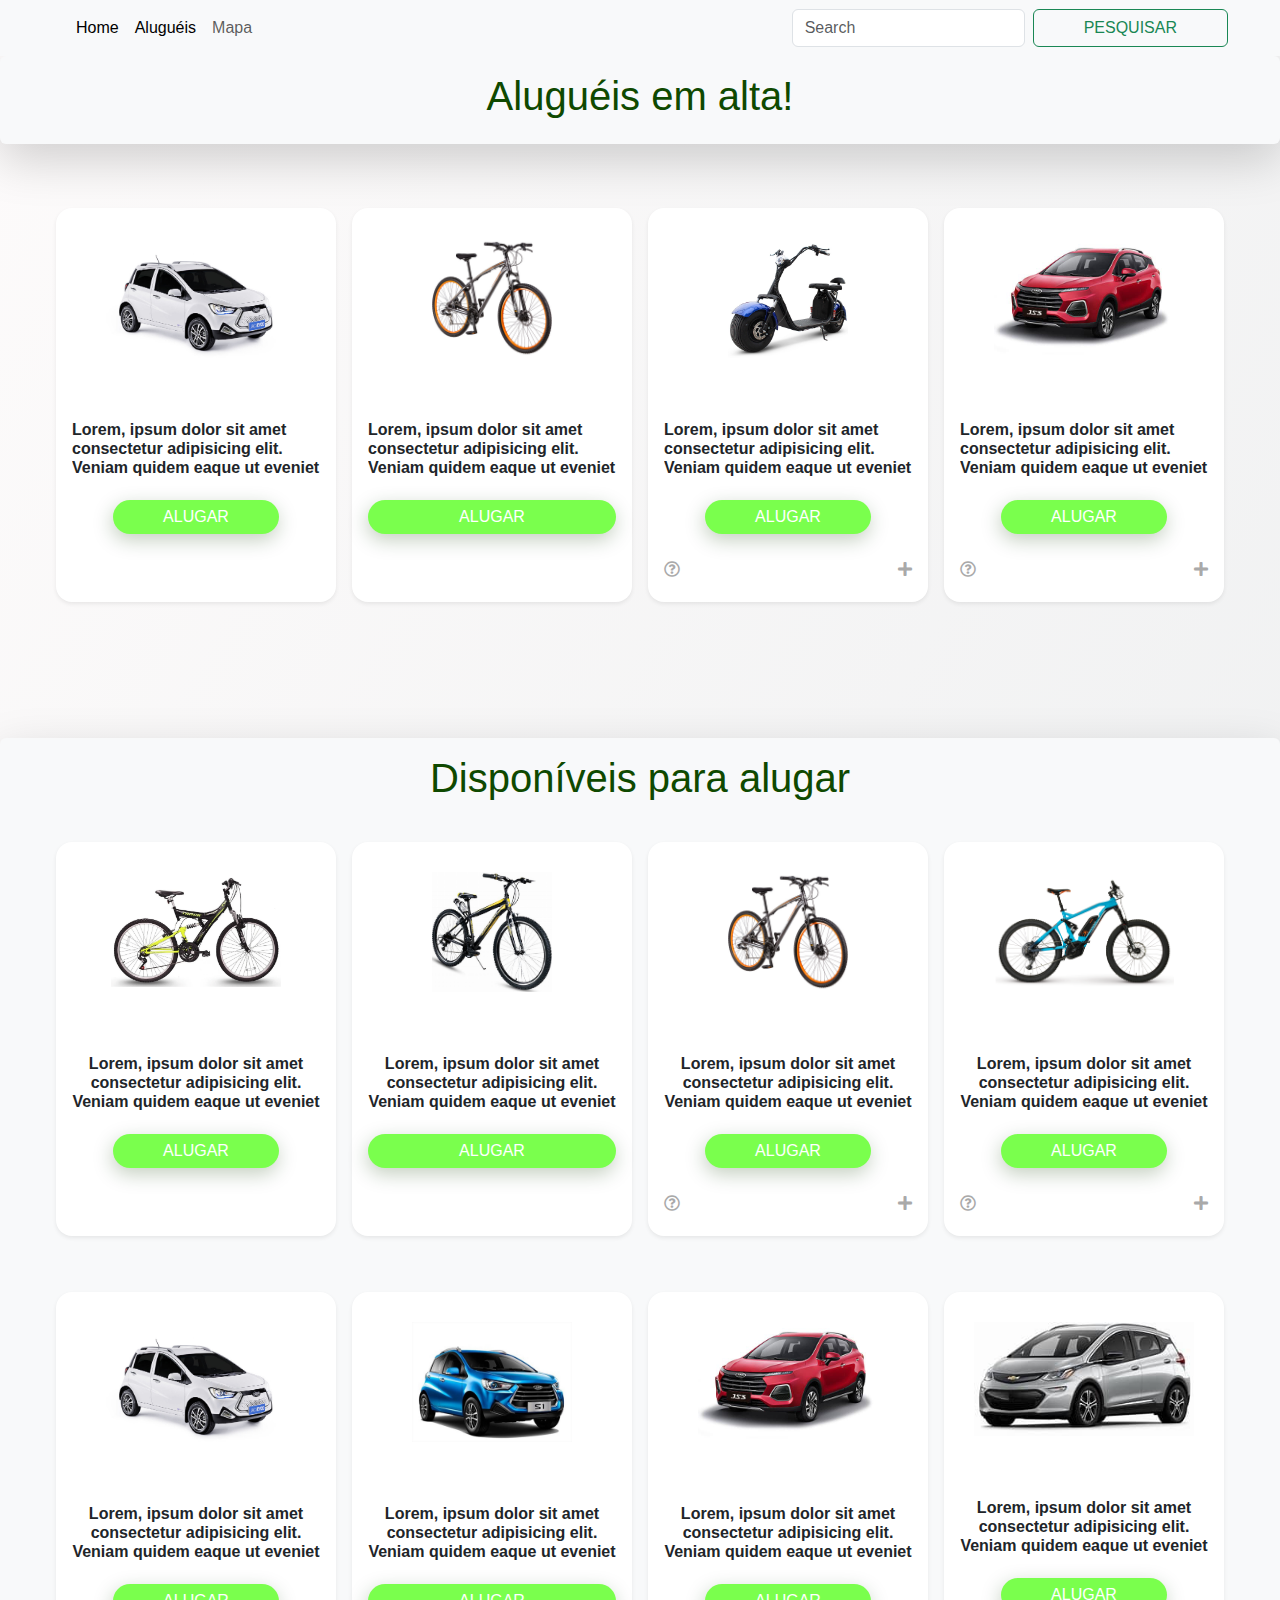
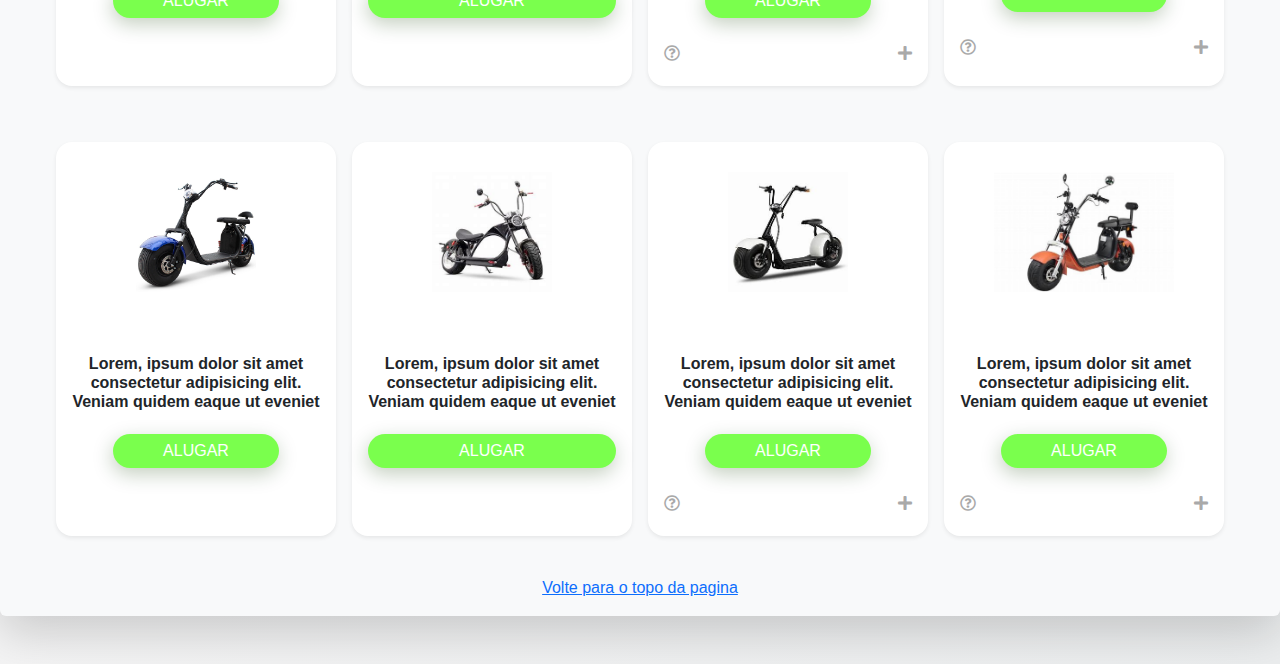
==== commit ec00d389: "adição do mapa" ====
--- a/HTML/IndexAlugueis.html
+++ b/HTML/IndexAlugueis.html
@@ -91,12 +91,7 @@
        <br>
        <div class="shadow-lg p-3 mb-5 bg-body-tertiary rounded" id="text-titulo">
         <h1>Disponíveis para alugar</h1>
-      </div>
-      <html>
-        <head>
-            <meta charset='utf-8'>
-            <meta name='viewport' content='width=device-width, initial-scale=1'>
-            <title>Aluguéis</title>
+   
             <link href='https://cdn.jsdelivr.net/npm/bootstrap@5.0.0-beta1/dist/css/bootstrap.min.css' rel='stylesheet'>
             <link href='https://use.fontawesome.com/releases/v5.7.2/css/all.css' rel='stylesheet'>
             <script type='text/javascript' src='https://cdnjs.cloudflare.com/ajax/libs/jquery/3.2.1/jquery.min.js'></script>
@@ -110,12 +105,12 @@
              
             /* Handle */
             ::-webkit-scrollbar-thumb {
-              background: #888; 
+              background: #cbface; 
             }
             
             /* Handle on hover */
             ::-webkit-scrollbar-thumb:hover {
-              background: #555; 
+              background: #c3ffc5; 
             } @import url('https://fonts.googleapis.com/css2?family=Fira+Sans+Extra+Condensed:ital,wght@0,100;0,200;0,300;0,400;0,500;0,600;0,700;0,800;0,900;1,100;1,200;1,300;1,400;1,500;1,600;1,700;1,800;1,900&display=swap');@import url('https://fonts.googleapis.com/css2?family=Heebo:wght@100;200;300;400;500;600;700;800;900&display=swap');@import url('https://fonts.googleapis.com/css2?family=Roboto:ital,wght@0,100;0,300;0,400;0,500;0,700;0,900;1,100;1,300;1,400;1,500;1,700;1,900&display=swap');:root{--font1: 'Heebo', sans-serif;--font2: 'Fira Sans Extra Condensed', sans-serif;--font3: 'Roboto', sans-serif}body{font-family: var(--font3);background-image: linear-gradient(120deg, #fdfbfb 0%, #ebedee 100%)}h2{font-weight: 900}.container-fluid{max-width: 1200px}.card{background: #fff;box-shadow: 0 6px 10px rgba(0, 0, 0, .08), 0 0 6px rgba(0, 0, 0, .05);transition: .3s transform cubic-bezier(.155, 1.105, .295, 1.12), .3s box-shadow, .3s -webkit-transform cubic-bezier(.155, 1.105, .295, 1.12);border: 0;border-radius: 1rem}.card-img, .card-img-top{border-top-left-radius: calc(1rem - 1px);border-top-right-radius: calc(1rem - 1px)}.card h5{overflow: hidden;height: 56px;font-weight: 900;font-size: 1rem}.card-img-top{width: 100%;max-height: 180px;object-fit: contain;padding: 30px}.card h2{font-size: 1rem}.card:hover{transform: scale(1.05);box-shadow: 0 10px 20px rgba(0, 0, 0, .12), 0 4px 8px rgba(0, 0, 0, .06)}.label-top{position: absolute;background-color: #9bf632;color: #fff;top: 8px;right: 8px;padding: 5px 10px 5px 10px;font-size: .7rem;font-weight: 600;border-radius: 3px;text-transform: uppercase}.top-right{position: absolute;top: 24px;left: 24px;width: 90px;height: 90px;border-radius: 50%;font-size: 1rem;font-weight: 900;background: #9cff80;line-height: 90px;text-align: center;color: white}.top-right span{display: inline-block;vertical-align: middle}@media (max-width: 768px){.card-img-top{max-height: 250px}}.over-bg{background: rgba(53, 53, 53, 0.85);box-shadow: 0 8px 32px 0 rgba(31, 38, 135, 0.37);backdrop-filter: blur(0.0px);-webkit-backdrop-filter: blur(0.0px);border-radius: 10px}.btn{font-size: 1rem;font-weight: 500;text-transform: uppercase;padding: 5px 50px 5px 50px}.box .btn{font-size: 1.5rem}@media (max-width: 1025px){.btn{padding: 5px 40px 5px 40px}}@media (max-width: 250px){.btn{padding: 5px 30px 5px 30px}}.btn-warning{background: none #7aff4d;color: #ffffff;fill: #ffffff;border: none;text-decoration: none;outline: 0;box-shadow: -1px 6px 19px rgba(18, 64, 0, 0.25);border-radius: 100px}.btn-warning:hover{background: none #098f02;color: #ffffff;box-shadow: -1px 6px 13px rgba(0, 0, 0, 0.35)}.bg-success{font-size: 1rem;background-color: #f7810a !important}.bg-danger{font-size: 1rem}.price-hp{font-size: 1rem;font-weight: 600;color: darkgray}.amz-hp{font-size: .7rem;font-weight: 600;color: darkgray}.fa-question-circle:before{color: darkgray}.fa-plus:before{color: darkgray}.box{border-radius: 1rem;background: #fff;box-shadow: 0 6px 10px rgb(0 0 0 / 8%), 0 0 6px rgb(0 0 0 / 5%);transition: .3s transform cubic-bezier(.155, 1.105, .295, 1.12), .3s box-shadow, .3s -webkit-transform cubic-bezier(.155, 1.105, .295, 1.12)}.box-img{max-width: 300px}.thumb-sec{max-width: 300px}@media (max-width: 576px){.box-img{max-width: 200px}.thumb-sec{max-width: 200px}}.inner-gallery{width: 60px;height: 60px;border: 1px solid #ddd;border-radius: 3px;margin: 1px;display: inline-block;overflow: hidden;-o-object-fit: cover;object-fit: cover}@media (max-width: 370px){.box .btn{padding: 5px 40px 5px 40px;font-size: 1rem}}.disclaimer{font-size: .9rem;color: darkgray}.related h3{font-weight: 900}footer{background: #212529;height: 80px;color: #fff}</style>
             </head>
             <body className='snippet-body'>
@@ -130,13 +125,7 @@
               e.preventDefault();
             });</script>
         
-            </body>
-        </html>
-        <html>
-          <head>
-              <meta charset='utf-8'>
-              <meta name='viewport' content='width=device-width, initial-scale=1'>
-              <title>Aluguéis</title>
+         
               <link href='https://cdn.jsdelivr.net/npm/bootstrap@5.0.0-beta1/dist/css/bootstrap.min.css' rel='stylesheet'>
               <link href='https://use.fontawesome.com/releases/v5.7.2/css/all.css' rel='stylesheet'>
               <script type='text/javascript' src='https://cdnjs.cloudflare.com/ajax/libs/jquery/3.2.1/jquery.min.js'></script>
@@ -170,13 +159,7 @@
                 e.preventDefault();
               });</script>
           
-              </body>
-          </html>
-          <html>
-            <head>
-                <meta charset='utf-8'>
-                <meta name='viewport' content='width=device-width, initial-scale=1'>
-                <title>Aluguéis</title>
+          
                 <link href='https://cdn.jsdelivr.net/npm/bootstrap@5.0.0-beta1/dist/css/bootstrap.min.css' rel='stylesheet'>
                 <link href='https://use.fontawesome.com/releases/v5.7.2/css/all.css' rel='stylesheet'>
                 <script type='text/javascript' src='https://cdnjs.cloudflare.com/ajax/libs/jquery/3.2.1/jquery.min.js'></script>
@@ -209,51 +192,16 @@
                 myLink.addEventListener('click', function(e) {
                   e.preventDefault();
                 });</script>
-            
-                </body>
-            </html>
+           
 
-            <html>
-              <head>
-                  <meta charset='utf-8'>
-                  <meta name='viewport' content='width=device-width, initial-scale=1'>
-                  <title>Aluguéis</title>
-                  <link href='https://cdn.jsdelivr.net/npm/bootstrap@5.0.0-beta1/dist/css/bootstrap.min.css' rel='stylesheet'>
-                  <link href='https://use.fontawesome.com/releases/v5.7.2/css/all.css' rel='stylesheet'>
-                  <script type='text/javascript' src='https://cdnjs.cloudflare.com/ajax/libs/jquery/3.2.1/jquery.min.js'></script>
-                  <style>::-webkit-scrollbar {
-                    width: 8px;
-                  }
-                  /* Track */
-                  ::-webkit-scrollbar-track {
-                    background: #ffffff; 
-                  }
-                   
-                  /* Handle */
-                  ::-webkit-scrollbar-thumb {
-                    background: #888; 
-                  }
-                  
-                  /* Handle on hover */
-                  ::-webkit-scrollbar-thumb:hover {
-                    background: #555; 
-                  } @import url('https://fonts.googleapis.com/css2?family=Fira+Sans+Extra+Condensed:ital,wght@0,100;0,200;0,300;0,400;0,500;0,600;0,700;0,800;0,900;1,100;1,200;1,300;1,400;1,500;1,600;1,700;1,800;1,900&display=swap');@import url('https://fonts.googleapis.com/css2?family=Heebo:wght@100;200;300;400;500;600;700;800;900&display=swap');@import url('https://fonts.googleapis.com/css2?family=Roboto:ital,wght@0,100;0,300;0,400;0,500;0,700;0,900;1,100;1,300;1,400;1,500;1,700;1,900&display=swap');:root{--font1: 'Heebo', sans-serif;--font2: 'Fira Sans Extra Condensed', sans-serif;--font3: 'Roboto', sans-serif}body{font-family: var(--font3);background-image: linear-gradient(120deg, #fdfbfb 0%, #ebedee 100%)}h2{font-weight: 900}.container-fluid{max-width: 1200px}.card{background: #fff;box-shadow: 0 6px 10px rgba(0, 0, 0, .08), 0 0 6px rgba(0, 0, 0, .05);transition: .3s transform cubic-bezier(.155, 1.105, .295, 1.12), .3s box-shadow, .3s -webkit-transform cubic-bezier(.155, 1.105, .295, 1.12);border: 0;border-radius: 1rem}.card-img, .card-img-top{border-top-left-radius: calc(1rem - 1px);border-top-right-radius: calc(1rem - 1px)}.card h5{overflow: hidden;height: 56px;font-weight: 900;font-size: 1rem}.card-img-top{width: 100%;max-height: 180px;object-fit: contain;padding: 30px}.card h2{font-size: 1rem}.card:hover{transform: scale(1.05);box-shadow: 0 10px 20px rgba(0, 0, 0, .12), 0 4px 8px rgba(0, 0, 0, .06)}.label-top{position: absolute;background-color: #9bf632;color: #fff;top: 8px;right: 8px;padding: 5px 10px 5px 10px;font-size: .7rem;font-weight: 600;border-radius: 3px;text-transform: uppercase}.top-right{position: absolute;top: 24px;left: 24px;width: 90px;height: 90px;border-radius: 50%;font-size: 1rem;font-weight: 900;background: #9cff80;line-height: 90px;text-align: center;color: white}.top-right span{display: inline-block;vertical-align: middle}@media (max-width: 768px){.card-img-top{max-height: 250px}}.over-bg{background: rgba(53, 53, 53, 0.85);box-shadow: 0 8px 32px 0 rgba(31, 38, 135, 0.37);backdrop-filter: blur(0.0px);-webkit-backdrop-filter: blur(0.0px);border-radius: 10px}.btn{font-size: 1rem;font-weight: 500;text-transform: uppercase;padding: 5px 50px 5px 50px}.box .btn{font-size: 1.5rem}@media (max-width: 1025px){.btn{padding: 5px 40px 5px 40px}}@media (max-width: 250px){.btn{padding: 5px 30px 5px 30px}}.btn-warning{background: none #7aff4d;color: #ffffff;fill: #ffffff;border: none;text-decoration: none;outline: 0;box-shadow: -1px 6px 19px rgba(18, 64, 0, 0.25);border-radius: 100px}.btn-warning:hover{background: none #098f02;color: #ffffff;box-shadow: -1px 6px 13px rgba(0, 0, 0, 0.35)}.bg-success{font-size: 1rem;background-color: #f7810a !important}.bg-danger{font-size: 1rem}.price-hp{font-size: 1rem;font-weight: 600;color: darkgray}.amz-hp{font-size: .7rem;font-weight: 600;color: darkgray}.fa-question-circle:before{color: darkgray}.fa-plus:before{color: darkgray}.box{border-radius: 1rem;background: #fff;box-shadow: 0 6px 10px rgb(0 0 0 / 8%), 0 0 6px rgb(0 0 0 / 5%);transition: .3s transform cubic-bezier(.155, 1.105, .295, 1.12), .3s box-shadow, .3s -webkit-transform cubic-bezier(.155, 1.105, .295, 1.12)}.box-img{max-width: 300px}.thumb-sec{max-width: 300px}@media (max-width: 576px){.box-img{max-width: 200px}.thumb-sec{max-width: 200px}}.inner-gallery{width: 60px;height: 60px;border: 1px solid #ddd;border-radius: 3px;margin: 1px;display: inline-block;overflow: hidden;-o-object-fit: cover;object-fit: cover}@media (max-width: 370px){.box .btn{padding: 5px 40px 5px 40px;font-size: 1rem}}.disclaimer{font-size: .9rem;color: darkgray}.related h3{font-weight: 900}footer{background: #212529;height: 80px;color: #fff}</style>
-                  </head>
-                  <body className='snippet-body'>
-                  <main> <div class="container-fluid bg-trasparent my-4 p-3" style="position: relative;"> <div class="row row-cols-1 row-cols-xs-2 row-cols-sm-2 row-cols-lg-4 g-3"> <div class="col"> <div class="card h-100 shadow-sm"> <img src="https://www.freepnglogos.com/uploads/notebook-png/download-laptop-notebook-png-image-png-image-pngimg-2.png" class="card-img-top" alt="..."> <div class="card-body"> <div class="clearfix mb-3"> </div> <h5 class="card-title">Lorem, ipsum dolor sit amet consectetur adipisicing elit. Veniam quidem eaque ut eveniet aut quis rerum. Asperiores accusamus harum ducimus velit odit ut. Saepe, iste optio laudantium sed aliquam sequi.</h5> <div class="text-center my-4"> <a href="#" class="btn btn-warning">Alugar</a> </div> </div> </div> </div> <div class="col"> <div class="card h-100 shadow-sm"> <img src="https://www.freepnglogos.com/uploads/notebook-png/notebook-laptop-png-images-you-can-download-mashtrelo-14.png" class="card-img-top" alt="..."> <div class="card-body"> <div class="clearfix mb-3"> </div> <h5 class="card-title">Lorem, ipsum dolor sit amet consectetur adipisicing elit. Veniam quidem eaque ut eveniet aut quis rerum. Asperiores accusamus harum ducimus velit odit ut. Saepe, iste optio laudantium sed aliquam sequi.</h5> <div class="d-grid gap-2 my-4"> <a href="#" class="btn btn-warning">Alugar</a> </div> </div> </div> </div> <div class="col"> <div class="card h-100 shadow-sm"> <img src="https://www.freepnglogos.com/uploads/notebook-png/download-laptop-notebook-png-image-png-image-pngimg-2.png" class="card-img-top" alt="..."> <div class="card-body"> <div class="clearfix mb-3"> </span> </div> <h5 class="card-title">Lorem, ipsum dolor sit amet consectetur adipisicing elit. Veniam quidem eaque ut eveniet aut quis rerum. Asperiores accusamus harum ducimus velit odit ut. Saepe, iste optio laudantium sed aliquam sequi.</h5> <div class="text-center my-4"> <a href="#" class="btn btn-warning">Alugar</a> </div> <div class="clearfix mb-1"> <span class="float-start"><i class="far fa-question-circle"></i></span> <span class="float-end"><i class="fas fa-plus"></i></span> </div> </div> </div> </div> <div class="col"> <div class="card h-100 shadow-sm"> <img src="https://www.freepnglogos.com/uploads/notebook-png/notebook-laptop-png-images-you-can-download-mashtrelo-14.png" class="card-img-top" alt="..."> <div class="card-body"> <div class="clearfix mb-3"> </div> <h5 class="card-title">Lorem, ipsum dolor sit amet consectetur adipisicing elit. Veniam quidem eaque ut eveniet aut quis rerum. Asperiores accusamus harum ducimus velit odit ut. Saepe, iste optio laudantium sed aliquam sequi.</h5> <div class="text-center my-4"> <a href="#" class="btn btn-warning">Alugar</a> </div> <div class="clearfix mb-1"> <span class="float-start"><i class="far fa-question-circle"></i></span> <span class="float-end"><i class="fas fa-plus"></i></span> </div> </div> </div> </div> </div> </div> </main>
-                  <script type='text/javascript' src='https://cdn.jsdelivr.net/npm/bootstrap@5.0.0-beta1/dist/js/bootstrap.bundle.min.js'></script>
-                  <script type='text/javascript' src='#'></script>
-                  <script type='text/javascript' src='#'></script>
-                  <script type='text/javascript' src='#'></script>
-                  <script type='text/javascript'>'#'</script>
-                  <script type='text/javascript'>var myLink = document.querySelector('a[href="#"]');
-                  myLink.addEventListener('click', function(e) {
-                    e.preventDefault();
-                  });</script>
-              
-                  </body>
-              </html>
-
+           <div class="text-center">
+            <a href="#top">Volte para o topo da pagina</a>
+            </div>
+              
+              
+              
+              
+              
               
           </body>                
 </html>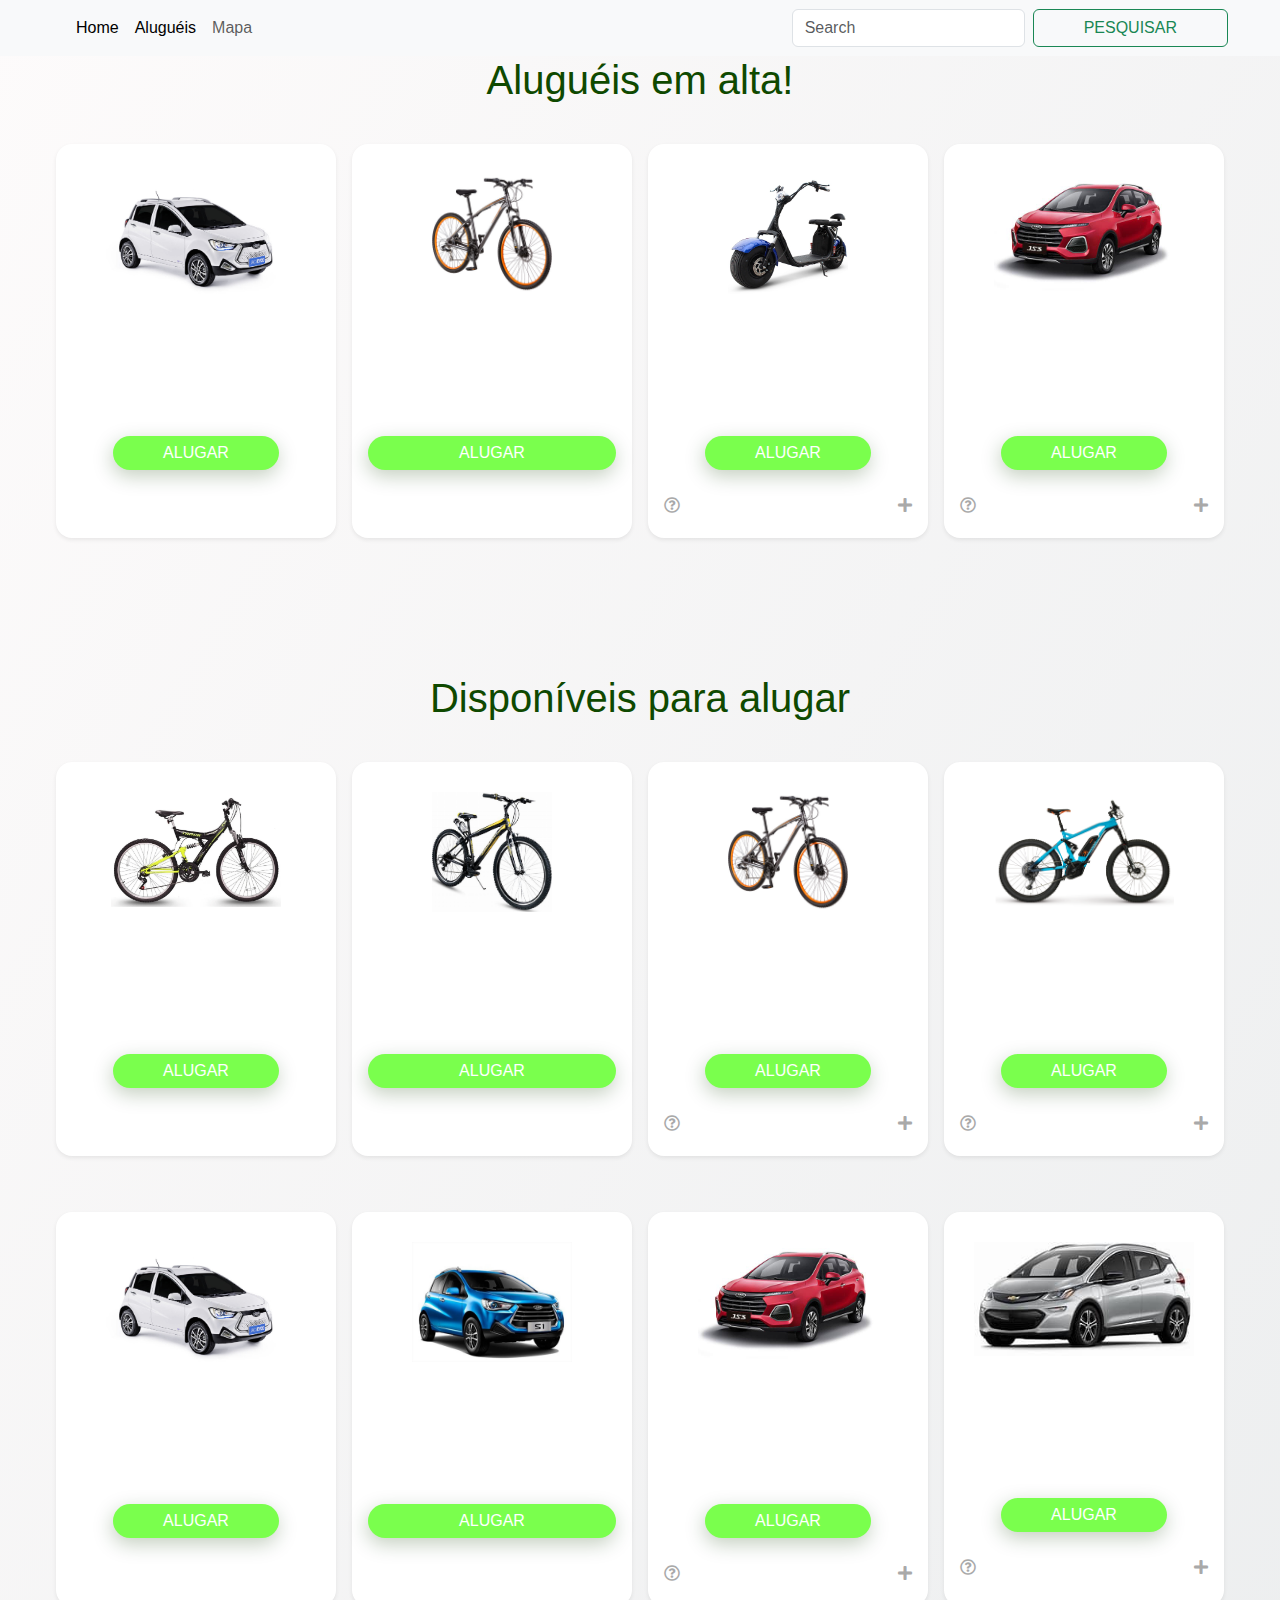
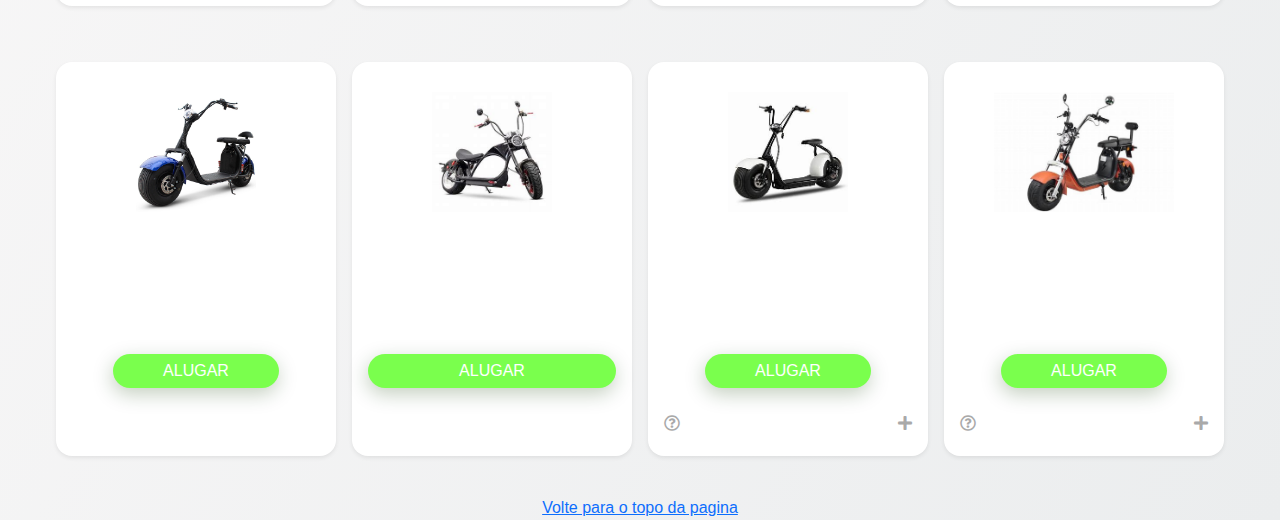
==== commit f90a7c77: "remoção de texto" ====
--- a/HTML/IndexAlugueis.html
+++ b/HTML/IndexAlugueis.html
@@ -8,6 +8,9 @@
     <link rel="stylesheet" href="../CSS/styleAlugueis.css">
     <link href="https://cdn.jsdelivr.net/npm/bootstrap@5.3.0-alpha3/dist/css/bootstrap.min.css" rel="stylesheet"
     integrity="sha384-KK94CHFLLe+nY2dmCWGMq91rCGa5gtU4mk92HdvYe+M/SXH301p5ILy+dN9+nJOZ" crossorigin="anonymous">
+    <link href='https://cdn.jsdelivr.net/npm/bootstrap@5.0.0-beta1/dist/css/bootstrap.min.css' rel='stylesheet'>
+    <link href='https://use.fontawesome.com/releases/v5.7.2/css/all.css' rel='stylesheet'>
+    <script type='text/javascript' src='https://cdnjs.cloudflare.com/ajax/libs/jquery/3.2.1/jquery.min.js'></script>
 </head>
 <body>
     
@@ -42,37 +45,11 @@
       </nav>
 
 
-      <div class="shadow-lg p-3 mb-5 bg-body-tertiary rounded" id="text-titulo">
+      <div  id="text-titulo-primary">
         <h1>Aluguéis em alta!</h1>
       </div>
-      <html>
-        <head>
-            <meta charset='utf-8'>
-            <meta name='viewport' content='width=device-width, initial-scale=1'>
-            <title>Aluguéis</title>
-            <link href='https://cdn.jsdelivr.net/npm/bootstrap@5.0.0-beta1/dist/css/bootstrap.min.css' rel='stylesheet'>
-            <link href='https://use.fontawesome.com/releases/v5.7.2/css/all.css' rel='stylesheet'>
-            <script type='text/javascript' src='https://cdnjs.cloudflare.com/ajax/libs/jquery/3.2.1/jquery.min.js'></script>
-            <style>::-webkit-scrollbar {
-              width: 8px;
-            }
-            /* Track */
-            ::-webkit-scrollbar-track {
-              background: #ffffff; 
-            }
-             
-            /* Handle */
-            ::-webkit-scrollbar-thumb {
-              background: #888; 
-            }
-            
-            /* Handle on hover */
-            ::-webkit-scrollbar-thumb:hover {
-              background: #555; 
-            } @import url('https://fonts.googleapis.com/css2?family=Fira+Sans+Extra+Condensed:ital,wght@0,100;0,200;0,300;0,400;0,500;0,600;0,700;0,800;0,900;1,100;1,200;1,300;1,400;1,500;1,600;1,700;1,800;1,900&display=swap');@import url('https://fonts.googleapis.com/css2?family=Heebo:wght@100;200;300;400;500;600;700;800;900&display=swap');@import url('https://fonts.googleapis.com/css2?family=Roboto:ital,wght@0,100;0,300;0,400;0,500;0,700;0,900;1,100;1,300;1,400;1,500;1,700;1,900&display=swap');:root{--font1: 'Heebo', sans-serif;--font2: 'Fira Sans Extra Condensed', sans-serif;--font3: 'Roboto', sans-serif}body{font-family: var(--font3);background-image: linear-gradient(120deg, #fdfbfb 0%, #ebedee 100%)}h2{font-weight: 900}.container-fluid{max-width: 1200px}.card{background: #fff;box-shadow: 0 6px 10px rgba(0, 0, 0, .08), 0 0 6px rgba(0, 0, 0, .05);transition: .3s transform cubic-bezier(.155, 1.105, .295, 1.12), .3s box-shadow, .3s -webkit-transform cubic-bezier(.155, 1.105, .295, 1.12);border: 0;border-radius: 1rem}.card-img, .card-img-top{border-top-left-radius: calc(1rem - 1px);border-top-right-radius: calc(1rem - 1px)}.card h5{overflow: hidden;height: 56px;font-weight: 900;font-size: 1rem}.card-img-top{width: 100%;max-height: 180px;object-fit: contain;padding: 30px}.card h2{font-size: 1rem}.card:hover{transform: scale(1.05);box-shadow: 0 10px 20px rgba(0, 0, 0, .12), 0 4px 8px rgba(0, 0, 0, .06)}.label-top{position: absolute;background-color: #9bf632;color: #fff;top: 8px;right: 8px;padding: 5px 10px 5px 10px;font-size: .7rem;font-weight: 600;border-radius: 3px;text-transform: uppercase}.top-right{position: absolute;top: 24px;left: 24px;width: 90px;height: 90px;border-radius: 50%;font-size: 1rem;font-weight: 900;background: #9cff80;line-height: 90px;text-align: center;color: white}.top-right span{display: inline-block;vertical-align: middle}@media (max-width: 768px){.card-img-top{max-height: 250px}}.over-bg{background: rgba(53, 53, 53, 0.85);box-shadow: 0 8px 32px 0 rgba(31, 38, 135, 0.37);backdrop-filter: blur(0.0px);-webkit-backdrop-filter: blur(0.0px);border-radius: 10px}.btn{font-size: 1rem;font-weight: 500;text-transform: uppercase;padding: 5px 50px 5px 50px}.box .btn{font-size: 1.5rem}@media (max-width: 1025px){.btn{padding: 5px 40px 5px 40px}}@media (max-width: 250px){.btn{padding: 5px 30px 5px 30px}}.btn-warning{background: none #7aff4d;color: #ffffff;fill: #ffffff;border: none;text-decoration: none;outline: 0;box-shadow: -1px 6px 19px rgba(18, 64, 0, 0.25);border-radius: 100px}.btn-warning:hover{background: none #098f02;color: #ffffff;box-shadow: -1px 6px 13px rgba(0, 0, 0, 0.35)}.bg-success{font-size: 1rem;background-color: #f7810a !important}.bg-danger{font-size: 1rem}.price-hp{font-size: 1rem;font-weight: 600;color: darkgray}.amz-hp{font-size: .7rem;font-weight: 600;color: darkgray}.fa-question-circle:before{color: darkgray}.fa-plus:before{color: darkgray}.box{border-radius: 1rem;background: #fff;box-shadow: 0 6px 10px rgb(0 0 0 / 8%), 0 0 6px rgb(0 0 0 / 5%);transition: .3s transform cubic-bezier(.155, 1.105, .295, 1.12), .3s box-shadow, .3s -webkit-transform cubic-bezier(.155, 1.105, .295, 1.12)}.box-img{max-width: 300px}.thumb-sec{max-width: 300px}@media (max-width: 576px){.box-img{max-width: 200px}.thumb-sec{max-width: 200px}}.inner-gallery{width: 60px;height: 60px;border: 1px solid #ddd;border-radius: 3px;margin: 1px;display: inline-block;overflow: hidden;-o-object-fit: cover;object-fit: cover}@media (max-width: 370px){.box .btn{padding: 5px 40px 5px 40px;font-size: 1rem}}.disclaimer{font-size: .9rem;color: darkgray}.related h3{font-weight: 900}footer{background: #212529;height: 80px;color: #fff}</style>
-            </head>
-            <body className='snippet-body'>
-            <main> <div class="container-fluid bg-trasparent my-4 p-3" style="position: relative;"> <div class="row row-cols-1 row-cols-xs-2 row-cols-sm-2 row-cols-lg-4 g-3"> <div class="col"> <div class="card h-100 shadow-sm"> <img src="../Imagens/carro_eletrico_aluguel.jpg" class="card-img-top" alt="..."> <div class="card-body"> <div class="clearfix mb-3"> </div> <h5 class="card-title">Lorem, ipsum dolor sit amet consectetur adipisicing elit. Veniam quidem eaque ut eveniet aut quis rerum. Asperiores accusamus harum ducimus velit odit ut. Saepe, iste optio laudantium sed aliquam sequi.</h5> <div class="text-center my-4"> <a href="#" class="btn btn-warning">Alugar</a> </div> </div> </div> </div> <div class="col"> <div class="card h-100 shadow-sm"> <img src="../Imagens/bike_alugueis_3.jpg" class="card-img-top" alt="..."> <div class="card-body"> <div class="clearfix mb-3"> </div> <h5 class="card-title">Lorem, ipsum dolor sit amet consectetur adipisicing elit. Veniam quidem eaque ut eveniet aut quis rerum. Asperiores accusamus harum ducimus velit odit ut. Saepe, iste optio laudantium sed aliquam sequi.</h5> <div class="d-grid gap-2 my-4"> <a href="#" class="btn btn-warning">Alugar</a> </div> </div> </div> </div> <div class="col"> <div class="card h-100 shadow-sm"> <img src="../Imagens/scooter_eletrica.jpg" class="card-img-top" alt="..."> <div class="card-body"> <div class="clearfix mb-3"> </span> </div> <h5 class="card-title">Lorem, ipsum dolor sit amet consectetur adipisicing elit. Veniam quidem eaque ut eveniet aut quis rerum. Asperiores accusamus harum ducimus velit odit ut. Saepe, iste optio laudantium sed aliquam sequi.</h5> <div class="text-center my-4"> <a href="#" class="btn btn-warning">Alugar</a> </div> <div class="clearfix mb-1"> <span class="float-start"><i class="far fa-question-circle"></i></span> <span class="float-end"><i class="fas fa-plus"></i></span> </div> </div> </div> </div> <div class="col"> <div class="card h-100 shadow-sm"> <img src="../Imagens/carro_eletrico_aluguel_3.jpg" class="card-img-top" alt="..."> <div class="card-body"> <div class="clearfix mb-3"> </div> <h5 class="card-title">Lorem, ipsum dolor sit amet consectetur adipisicing elit. Veniam quidem eaque ut eveniet aut quis rerum. Asperiores accusamus harum ducimus velit odit ut. Saepe, iste optio laudantium sed aliquam sequi.</h5> <div class="text-center my-4"> <a href="#" class="btn btn-warning">Alugar</a> </div> <div class="clearfix mb-1"> <span class="float-start"><i class="far fa-question-circle"></i></span> <span class="float-end"><i class="fas fa-plus"></i></span> </div> </div> </div> </div> </div> </div> </main>
+    
+            <main> <div class="container-fluid bg-trasparent my-4 p-3" style="position: relative;"> <div class="row row-cols-1 row-cols-xs-2 row-cols-sm-2 row-cols-lg-4 g-3"> <div class="col"> <div class="card h-100 shadow-sm"> <img src="../Imagens/carro_eletrico_aluguel.jpg" class="card-img-top" alt="..."> <div class="card-body"> <div class="clearfix mb-3"> </div> <h5 class="card-title"></h5> <div class="text-center my-4"> <a href="#" class="btn btn-warning">Alugar</a> </div> </div> </div> </div> <div class="col"> <div class="card h-100 shadow-sm"> <img src="../Imagens/bike_alugueis_3.jpg" class="card-img-top" alt="..."> <div class="card-body"> <div class="clearfix mb-3"> </div> <h5 class="card-title"></h5> <div class="d-grid gap-2 my-4"> <a href="#" class="btn btn-warning">Alugar</a> </div> </div> </div> </div> <div class="col"> <div class="card h-100 shadow-sm"> <img src="../Imagens/scooter_eletrica.jpg" class="card-img-top" alt="..."> <div class="card-body"> <div class="clearfix mb-3"> </span> </div> <h5 class="card-title"></h5> <div class="text-center my-4"> <a href="#" class="btn btn-warning">Alugar</a> </div> <div class="clearfix mb-1"> <span class="float-start"><i class="far fa-question-circle"></i></span> <span class="float-end"><i class="fas fa-plus"></i></span> </div> </div> </div> </div> <div class="col"> <div class="card h-100 shadow-sm"> <img src="../Imagens/carro_eletrico_aluguel_3.jpg" class="card-img-top" alt="..."> <div class="card-body"> <div class="clearfix mb-3"> </div> <h5 class="card-title"></h5> <div class="text-center my-4"> <a href="#" class="btn btn-warning">Alugar</a> </div> <div class="clearfix mb-1"> <span class="float-start"><i class="far fa-question-circle"></i></span> <span class="float-end"><i class="fas fa-plus"></i></span> </div> </div> </div> </div> </div> </div> </main>
             <script type='text/javascript' src='https://cdn.jsdelivr.net/npm/bootstrap@5.0.0-beta1/dist/js/bootstrap.bundle.min.js'></script>
             <script type='text/javascript' src='#'></script>
             <script type='text/javascript' src='#'></script>
@@ -82,39 +59,16 @@
             myLink.addEventListener('click', function(e) {
               e.preventDefault();
             });</script>
-        
-            </body>
-        </html>
+      
 <br>
 <br>
        <br>
        <br>
-       <div class="shadow-lg p-3 mb-5 bg-body-tertiary rounded" id="text-titulo">
+       <div  id="text-titulo-second">
         <h1>Disponíveis para alugar</h1>
+        </div>
    
-            <link href='https://cdn.jsdelivr.net/npm/bootstrap@5.0.0-beta1/dist/css/bootstrap.min.css' rel='stylesheet'>
-            <link href='https://use.fontawesome.com/releases/v5.7.2/css/all.css' rel='stylesheet'>
-            <script type='text/javascript' src='https://cdnjs.cloudflare.com/ajax/libs/jquery/3.2.1/jquery.min.js'></script>
-            <style>::-webkit-scrollbar {
-              width: 8px;
-            }
-            /* Track */
-            ::-webkit-scrollbar-track {
-              background: #ffffff; 
-            }
-             
-            /* Handle */
-            ::-webkit-scrollbar-thumb {
-              background: #cbface; 
-            }
-            
-            /* Handle on hover */
-            ::-webkit-scrollbar-thumb:hover {
-              background: #c3ffc5; 
-            } @import url('https://fonts.googleapis.com/css2?family=Fira+Sans+Extra+Condensed:ital,wght@0,100;0,200;0,300;0,400;0,500;0,600;0,700;0,800;0,900;1,100;1,200;1,300;1,400;1,500;1,600;1,700;1,800;1,900&display=swap');@import url('https://fonts.googleapis.com/css2?family=Heebo:wght@100;200;300;400;500;600;700;800;900&display=swap');@import url('https://fonts.googleapis.com/css2?family=Roboto:ital,wght@0,100;0,300;0,400;0,500;0,700;0,900;1,100;1,300;1,400;1,500;1,700;1,900&display=swap');:root{--font1: 'Heebo', sans-serif;--font2: 'Fira Sans Extra Condensed', sans-serif;--font3: 'Roboto', sans-serif}body{font-family: var(--font3);background-image: linear-gradient(120deg, #fdfbfb 0%, #ebedee 100%)}h2{font-weight: 900}.container-fluid{max-width: 1200px}.card{background: #fff;box-shadow: 0 6px 10px rgba(0, 0, 0, .08), 0 0 6px rgba(0, 0, 0, .05);transition: .3s transform cubic-bezier(.155, 1.105, .295, 1.12), .3s box-shadow, .3s -webkit-transform cubic-bezier(.155, 1.105, .295, 1.12);border: 0;border-radius: 1rem}.card-img, .card-img-top{border-top-left-radius: calc(1rem - 1px);border-top-right-radius: calc(1rem - 1px)}.card h5{overflow: hidden;height: 56px;font-weight: 900;font-size: 1rem}.card-img-top{width: 100%;max-height: 180px;object-fit: contain;padding: 30px}.card h2{font-size: 1rem}.card:hover{transform: scale(1.05);box-shadow: 0 10px 20px rgba(0, 0, 0, .12), 0 4px 8px rgba(0, 0, 0, .06)}.label-top{position: absolute;background-color: #9bf632;color: #fff;top: 8px;right: 8px;padding: 5px 10px 5px 10px;font-size: .7rem;font-weight: 600;border-radius: 3px;text-transform: uppercase}.top-right{position: absolute;top: 24px;left: 24px;width: 90px;height: 90px;border-radius: 50%;font-size: 1rem;font-weight: 900;background: #9cff80;line-height: 90px;text-align: center;color: white}.top-right span{display: inline-block;vertical-align: middle}@media (max-width: 768px){.card-img-top{max-height: 250px}}.over-bg{background: rgba(53, 53, 53, 0.85);box-shadow: 0 8px 32px 0 rgba(31, 38, 135, 0.37);backdrop-filter: blur(0.0px);-webkit-backdrop-filter: blur(0.0px);border-radius: 10px}.btn{font-size: 1rem;font-weight: 500;text-transform: uppercase;padding: 5px 50px 5px 50px}.box .btn{font-size: 1.5rem}@media (max-width: 1025px){.btn{padding: 5px 40px 5px 40px}}@media (max-width: 250px){.btn{padding: 5px 30px 5px 30px}}.btn-warning{background: none #7aff4d;color: #ffffff;fill: #ffffff;border: none;text-decoration: none;outline: 0;box-shadow: -1px 6px 19px rgba(18, 64, 0, 0.25);border-radius: 100px}.btn-warning:hover{background: none #098f02;color: #ffffff;box-shadow: -1px 6px 13px rgba(0, 0, 0, 0.35)}.bg-success{font-size: 1rem;background-color: #f7810a !important}.bg-danger{font-size: 1rem}.price-hp{font-size: 1rem;font-weight: 600;color: darkgray}.amz-hp{font-size: .7rem;font-weight: 600;color: darkgray}.fa-question-circle:before{color: darkgray}.fa-plus:before{color: darkgray}.box{border-radius: 1rem;background: #fff;box-shadow: 0 6px 10px rgb(0 0 0 / 8%), 0 0 6px rgb(0 0 0 / 5%);transition: .3s transform cubic-bezier(.155, 1.105, .295, 1.12), .3s box-shadow, .3s -webkit-transform cubic-bezier(.155, 1.105, .295, 1.12)}.box-img{max-width: 300px}.thumb-sec{max-width: 300px}@media (max-width: 576px){.box-img{max-width: 200px}.thumb-sec{max-width: 200px}}.inner-gallery{width: 60px;height: 60px;border: 1px solid #ddd;border-radius: 3px;margin: 1px;display: inline-block;overflow: hidden;-o-object-fit: cover;object-fit: cover}@media (max-width: 370px){.box .btn{padding: 5px 40px 5px 40px;font-size: 1rem}}.disclaimer{font-size: .9rem;color: darkgray}.related h3{font-weight: 900}footer{background: #212529;height: 80px;color: #fff}</style>
-            </head>
-            <body className='snippet-body'>
-            <main> <div class="container-fluid bg-trasparent my-4 p-3" style="position: relative;"> <div class="row row-cols-1 row-cols-xs-2 row-cols-sm-2 row-cols-lg-4 g-3"> <div class="col"> <div class="card h-100 shadow-sm"> <img src="../Imagens/Bike_alugueis.png" class="card-img-top" alt="..."> <div class="card-body"> <div class="clearfix mb-3"> </div> <h5 class="card-title">Lorem, ipsum dolor sit amet consectetur adipisicing elit. Veniam quidem eaque ut eveniet aut quis rerum. Asperiores accusamus harum ducimus velit odit ut. Saepe, iste optio laudantium sed aliquam sequi.</h5> <div class="text-center my-4"> <a href="#" class="btn btn-warning">Alugar</a> </div> </div> </div> </div> <div class="col"> <div class="card h-100 shadow-sm"> <img src="../Imagens/bike_alugueis_2.jpg" class="card-img-top" alt="..."> <div class="card-body"> <div class="clearfix mb-3"> </div> <h5 class="card-title">Lorem, ipsum dolor sit amet consectetur adipisicing elit. Veniam quidem eaque ut eveniet aut quis rerum. Asperiores accusamus harum ducimus velit odit ut. Saepe, iste optio laudantium sed aliquam sequi.</h5> <div class="d-grid gap-2 my-4"> <a href="#" class="btn btn-warning">Alugar</a> </div> </div> </div> </div> <div class="col"> <div class="card h-100 shadow-sm"> <img src="../Imagens/bike_alugueis_3.jpg" class="card-img-top" alt="..."> <div class="card-body"> <div class="clearfix mb-3"> </span> </div> <h5 class="card-title">Lorem, ipsum dolor sit amet consectetur adipisicing elit. Veniam quidem eaque ut eveniet aut quis rerum. Asperiores accusamus harum ducimus velit odit ut. Saepe, iste optio laudantium sed aliquam sequi.</h5> <div class="text-center my-4"> <a href="#" class="btn btn-warning">Alugar</a> </div> <div class="clearfix mb-1"> <span class="float-start"><i class="far fa-question-circle"></i></span> <span class="float-end"><i class="fas fa-plus"></i></span> </div> </div> </div> </div> <div class="col"> <div class="card h-100 shadow-sm"> <img src="../Imagens/bike_alugueis_4.png" class="card-img-top" alt="..."> <div class="card-body"> <div class="clearfix mb-3"> </div> <h5 class="card-title">Lorem, ipsum dolor sit amet consectetur adipisicing elit. Veniam quidem eaque ut eveniet aut quis rerum. Asperiores accusamus harum ducimus velit odit ut. Saepe, iste optio laudantium sed aliquam sequi.</h5> <div class="text-center my-4"> <a href="#" class="btn btn-warning">Alugar</a> </div> <div class="clearfix mb-1"> <span class="float-start"><i class="far fa-question-circle"></i></span> <span class="float-end"><i class="fas fa-plus"></i></span> </div> </div> </div> </div> </div> </div> </main>
+            <main> <div class="container-fluid bg-trasparent my-4 p-3" style="position: relative;"> <div class="row row-cols-1 row-cols-xs-2 row-cols-sm-2 row-cols-lg-4 g-3"> <div class="col"> <div class="card h-100 shadow-sm"> <img src="../Imagens/Bike_alugueis.png" class="card-img-top" alt="..."> <div class="card-body"> <div class="clearfix mb-3"> </div> <h5 class="card-title"></h5> <div class="text-center my-4"> <a href="#" class="btn btn-warning">Alugar</a> </div> </div> </div> </div> <div class="col"> <div class="card h-100 shadow-sm"> <img src="../Imagens/bike_alugueis_2.jpg" class="card-img-top" alt="..."> <div class="card-body"> <div class="clearfix mb-3"> </div> <h5 class="card-title"></h5> <div class="d-grid gap-2 my-4"> <a href="#" class="btn btn-warning">Alugar</a> </div> </div> </div> </div> <div class="col"> <div class="card h-100 shadow-sm"> <img src="../Imagens/bike_alugueis_3.jpg" class="card-img-top" alt="..."> <div class="card-body"> <div class="clearfix mb-3"> </span> </div> <h5 class="card-title"></h5> <div class="text-center my-4"> <a href="#" class="btn btn-warning">Alugar</a> </div> <div class="clearfix mb-1"> <span class="float-start"><i class="far fa-question-circle"></i></span> <span class="float-end"><i class="fas fa-plus"></i></span> </div> </div> </div> </div> <div class="col"> <div class="card h-100 shadow-sm"> <img src="../Imagens/bike_alugueis_4.png" class="card-img-top" alt="..."> <div class="card-body"> <div class="clearfix mb-3"> </div> <h5 class="card-titulo"></h5> <div class="text-center my-4"> <a href="#" class="btn btn-warning">Alugar</a> </div> <div class="clearfix mb-1"> <span class="float-start"><i class="far fa-question-circle"></i></span> <span class="float-end"><i class="fas fa-plus"></i></span> </div> </div> </div> </div> </div> </div> </main>
             <script type='text/javascript' src='https://cdn.jsdelivr.net/npm/bootstrap@5.0.0-beta1/dist/js/bootstrap.bundle.min.js'></script>
             <script type='text/javascript' src='#'></script>
             <script type='text/javascript' src='#'></script>
@@ -124,31 +78,8 @@
             myLink.addEventListener('click', function(e) {
               e.preventDefault();
             });</script>
-        
-         
-              <link href='https://cdn.jsdelivr.net/npm/bootstrap@5.0.0-beta1/dist/css/bootstrap.min.css' rel='stylesheet'>
-              <link href='https://use.fontawesome.com/releases/v5.7.2/css/all.css' rel='stylesheet'>
-              <script type='text/javascript' src='https://cdnjs.cloudflare.com/ajax/libs/jquery/3.2.1/jquery.min.js'></script>
-              <style>::-webkit-scrollbar {
-                width: 8px;
-              }
-              /* Track */
-              ::-webkit-scrollbar-track {
-                background: #ffffff; 
-              }
-               
-              /* Handle */
-              ::-webkit-scrollbar-thumb {
-                background: #888; 
-              }
-              
-              /* Handle on hover */
-              ::-webkit-scrollbar-thumb:hover {
-                background: #555; 
-              } @import url('https://fonts.googleapis.com/css2?family=Fira+Sans+Extra+Condensed:ital,wght@0,100;0,200;0,300;0,400;0,500;0,600;0,700;0,800;0,900;1,100;1,200;1,300;1,400;1,500;1,600;1,700;1,800;1,900&display=swap');@import url('https://fonts.googleapis.com/css2?family=Heebo:wght@100;200;300;400;500;600;700;800;900&display=swap');@import url('https://fonts.googleapis.com/css2?family=Roboto:ital,wght@0,100;0,300;0,400;0,500;0,700;0,900;1,100;1,300;1,400;1,500;1,700;1,900&display=swap');:root{--font1: 'Heebo', sans-serif;--font2: 'Fira Sans Extra Condensed', sans-serif;--font3: 'Roboto', sans-serif}body{font-family: var(--font3);background-image: linear-gradient(120deg, #fdfbfb 0%, #ebedee 100%)}h2{font-weight: 900}.container-fluid{max-width: 1200px}.card{background: #fff;box-shadow: 0 6px 10px rgba(0, 0, 0, .08), 0 0 6px rgba(0, 0, 0, .05);transition: .3s transform cubic-bezier(.155, 1.105, .295, 1.12), .3s box-shadow, .3s -webkit-transform cubic-bezier(.155, 1.105, .295, 1.12);border: 0;border-radius: 1rem}.card-img, .card-img-top{border-top-left-radius: calc(1rem - 1px);border-top-right-radius: calc(1rem - 1px)}.card h5{overflow: hidden;height: 56px;font-weight: 900;font-size: 1rem}.card-img-top{width: 100%;max-height: 180px;object-fit: contain;padding: 30px}.card h2{font-size: 1rem}.card:hover{transform: scale(1.05);box-shadow: 0 10px 20px rgba(0, 0, 0, .12), 0 4px 8px rgba(0, 0, 0, .06)}.label-top{position: absolute;background-color: #9bf632;color: #fff;top: 8px;right: 8px;padding: 5px 10px 5px 10px;font-size: .7rem;font-weight: 600;border-radius: 3px;text-transform: uppercase}.top-right{position: absolute;top: 24px;left: 24px;width: 90px;height: 90px;border-radius: 50%;font-size: 1rem;font-weight: 900;background: #9cff80;line-height: 90px;text-align: center;color: white}.top-right span{display: inline-block;vertical-align: middle}@media (max-width: 768px){.card-img-top{max-height: 250px}}.over-bg{background: rgba(53, 53, 53, 0.85);box-shadow: 0 8px 32px 0 rgba(31, 38, 135, 0.37);backdrop-filter: blur(0.0px);-webkit-backdrop-filter: blur(0.0px);border-radius: 10px}.btn{font-size: 1rem;font-weight: 500;text-transform: uppercase;padding: 5px 50px 5px 50px}.box .btn{font-size: 1.5rem}@media (max-width: 1025px){.btn{padding: 5px 40px 5px 40px}}@media (max-width: 250px){.btn{padding: 5px 30px 5px 30px}}.btn-warning{background: none #7aff4d;color: #ffffff;fill: #ffffff;border: none;text-decoration: none;outline: 0;box-shadow: -1px 6px 19px rgba(18, 64, 0, 0.25);border-radius: 100px}.btn-warning:hover{background: none #098f02;color: #ffffff;box-shadow: -1px 6px 13px rgba(0, 0, 0, 0.35)}.bg-success{font-size: 1rem;background-color: #f7810a !important}.bg-danger{font-size: 1rem}.price-hp{font-size: 1rem;font-weight: 600;color: darkgray}.amz-hp{font-size: .7rem;font-weight: 600;color: darkgray}.fa-question-circle:before{color: darkgray}.fa-plus:before{color: darkgray}.box{border-radius: 1rem;background: #fff;box-shadow: 0 6px 10px rgb(0 0 0 / 8%), 0 0 6px rgb(0 0 0 / 5%);transition: .3s transform cubic-bezier(.155, 1.105, .295, 1.12), .3s box-shadow, .3s -webkit-transform cubic-bezier(.155, 1.105, .295, 1.12)}.box-img{max-width: 300px}.thumb-sec{max-width: 300px}@media (max-width: 576px){.box-img{max-width: 200px}.thumb-sec{max-width: 200px}}.inner-gallery{width: 60px;height: 60px;border: 1px solid #ddd;border-radius: 3px;margin: 1px;display: inline-block;overflow: hidden;-o-object-fit: cover;object-fit: cover}@media (max-width: 370px){.box .btn{padding: 5px 40px 5px 40px;font-size: 1rem}}.disclaimer{font-size: .9rem;color: darkgray}.related h3{font-weight: 900}footer{background: #212529;height: 80px;color: #fff}</style>
-              </head>
-              <body className='snippet-body'>
-              <main> <div class="container-fluid bg-trasparent my-4 p-3" style="position: relative;"> <div class="row row-cols-1 row-cols-xs-2 row-cols-sm-2 row-cols-lg-4 g-3"> <div class="col"> <div class="card h-100 shadow-sm"> <img src="../Imagens/carro_eletrico_aluguel.jpg" class="card-img-top" alt="..."> <div class="card-body"> <div class="clearfix mb-3"> </div> <h5 class="card-title">Lorem, ipsum dolor sit amet consectetur adipisicing elit. Veniam quidem eaque ut eveniet aut quis rerum. Asperiores accusamus harum ducimus velit odit ut. Saepe, iste optio laudantium sed aliquam sequi.</h5> <div class="text-center my-4"> <a href="#" class="btn btn-warning">Alugar</a> </div> </div> </div> </div> <div class="col"> <div class="card h-100 shadow-sm"> <img src="../Imagens/carro_eletrico_aluguel_2.jpg" class="card-img-top" alt="..."> <div class="card-body"> <div class="clearfix mb-3"> </div> <h5 class="card-title">Lorem, ipsum dolor sit amet consectetur adipisicing elit. Veniam quidem eaque ut eveniet aut quis rerum. Asperiores accusamus harum ducimus velit odit ut. Saepe, iste optio laudantium sed aliquam sequi.</h5> <div class="d-grid gap-2 my-4"> <a href="#" class="btn btn-warning">Alugar</a> </div> </div> </div> </div> <div class="col"> <div class="card h-100 shadow-sm"> <img src="../Imagens/carro_eletrico_aluguel_3.jpg" class="card-img-top" alt="..."> <div class="card-body"> <div class="clearfix mb-3"> </span> </div> <h5 class="card-title">Lorem, ipsum dolor sit amet consectetur adipisicing elit. Veniam quidem eaque ut eveniet aut quis rerum. Asperiores accusamus harum ducimus velit odit ut. Saepe, iste optio laudantium sed aliquam sequi.</h5> <div class="text-center my-4"> <a href="#" class="btn btn-warning">Alugar</a> </div> <div class="clearfix mb-1"> <span class="float-start"><i class="far fa-question-circle"></i></span> <span class="float-end"><i class="fas fa-plus"></i></span> </div> </div> </div> </div> <div class="col"> <div class="card h-100 shadow-sm"> <img src="../Imagens/carro_eletrico_aluguel_4.jpg" class="card-img-top" alt="..."> <div class="card-body"> <div class="clearfix mb-3"> </div> <h5 class="card-title">Lorem, ipsum dolor sit amet consectetur adipisicing elit. Veniam quidem eaque ut eveniet aut quis rerum. Asperiores accusamus harum ducimus velit odit ut. Saepe, iste optio laudantium sed aliquam sequi.</h5> <div class="text-center my-4"> <a href="#" class="btn btn-warning">Alugar</a> </div> <div class="clearfix mb-1"> <span class="float-start"><i class="far fa-question-circle"></i></span> <span class="float-end"><i class="fas fa-plus"></i></span> </div> </div> </div> </div> </div> </div> </main>
+    
+              <main> <div class="container-fluid bg-trasparent my-4 p-3" style="position: relative;"> <div class="row row-cols-1 row-cols-xs-2 row-cols-sm-2 row-cols-lg-4 g-3"> <div class="col"> <div class="card h-100 shadow-sm"> <img src="../Imagens/carro_eletrico_aluguel.jpg" class="card-img-top" alt="..."> <div class="card-body"> <div class="clearfix mb-3"> </div> <h5 class="card-title"></h5> <div class="text-center my-4"> <a href="#" class="btn btn-warning">Alugar</a> </div> </div> </div> </div> <div class="col"> <div class="card h-100 shadow-sm"> <img src="../Imagens/carro_eletrico_aluguel_2.jpg" class="card-img-top" alt="..."> <div class="card-body"> <div class="clearfix mb-3"> </div> <h5 class="card-title"></h5> <div class="d-grid gap-2 my-4"> <a href="#" class="btn btn-warning">Alugar</a> </div> </div> </div> </div> <div class="col"> <div class="card h-100 shadow-sm"> <img src="../Imagens/carro_eletrico_aluguel_3.jpg" class="card-img-top" alt="..."> <div class="card-body"> <div class="clearfix mb-3"> </span> </div> <h5 class="card-title"></h5> <div class="text-center my-4"> <a href="#" class="btn btn-warning">Alugar</a> </div> <div class="clearfix mb-1"> <span class="float-start"><i class="far fa-question-circle"></i></span> <span class="float-end"><i class="fas fa-plus"></i></span> </div> </div> </div> </div> <div class="col"> <div class="card h-100 shadow-sm"> <img src="../Imagens/carro_eletrico_aluguel_4.jpg" class="card-img-top" alt="..."> <div class="card-body"> <div class="clearfix mb-3"> </div> <h5 class="card-title"></h5> <div class="text-center my-4"> <a href="#" class="btn btn-warning">Alugar</a> </div> <div class="clearfix mb-1"> <span class="float-start"><i class="far fa-question-circle"></i></span> <span class="float-end"><i class="fas fa-plus"></i></span> </div> </div> </div> </div> </div> </div> </main>
               <script type='text/javascript' src='https://cdn.jsdelivr.net/npm/bootstrap@5.0.0-beta1/dist/js/bootstrap.bundle.min.js'></script>
               <script type='text/javascript' src='#'></script>
               <script type='text/javascript' src='#'></script>
@@ -159,30 +90,20 @@
                 e.preventDefault();
               });</script>
           
-          
-                <link href='https://cdn.jsdelivr.net/npm/bootstrap@5.0.0-beta1/dist/css/bootstrap.min.css' rel='stylesheet'>
-                <link href='https://use.fontawesome.com/releases/v5.7.2/css/all.css' rel='stylesheet'>
-                <script type='text/javascript' src='https://cdnjs.cloudflare.com/ajax/libs/jquery/3.2.1/jquery.min.js'></script>
-                <style>::-webkit-scrollbar {
-                  width: 8px;
-                }
-                /* Track */
-                ::-webkit-scrollbar-track {
-                  background: #ffffff; 
-                }
-                 
-                /* Handle */
-                ::-webkit-scrollbar-thumb {
-                  background: #888; 
-                }
-                
-                /* Handle on hover */
-                ::-webkit-scrollbar-thumb:hover {
-                  background: #555; 
-                } @import url('https://fonts.googleapis.com/css2?family=Fira+Sans+Extra+Condensed:ital,wght@0,100;0,200;0,300;0,400;0,500;0,600;0,700;0,800;0,900;1,100;1,200;1,300;1,400;1,500;1,600;1,700;1,800;1,900&display=swap');@import url('https://fonts.googleapis.com/css2?family=Heebo:wght@100;200;300;400;500;600;700;800;900&display=swap');@import url('https://fonts.googleapis.com/css2?family=Roboto:ital,wght@0,100;0,300;0,400;0,500;0,700;0,900;1,100;1,300;1,400;1,500;1,700;1,900&display=swap');:root{--font1: 'Heebo', sans-serif;--font2: 'Fira Sans Extra Condensed', sans-serif;--font3: 'Roboto', sans-serif}body{font-family: var(--font3);background-image: linear-gradient(120deg, #fdfbfb 0%, #ebedee 100%)}h2{font-weight: 900}.container-fluid{max-width: 1200px}.card{background: #fff;box-shadow: 0 6px 10px rgba(0, 0, 0, .08), 0 0 6px rgba(0, 0, 0, .05);transition: .3s transform cubic-bezier(.155, 1.105, .295, 1.12), .3s box-shadow, .3s -webkit-transform cubic-bezier(.155, 1.105, .295, 1.12);border: 0;border-radius: 1rem}.card-img, .card-img-top{border-top-left-radius: calc(1rem - 1px);border-top-right-radius: calc(1rem - 1px)}.card h5{overflow: hidden;height: 56px;font-weight: 900;font-size: 1rem}.card-img-top{width: 100%;max-height: 180px;object-fit: contain;padding: 30px}.card h2{font-size: 1rem}.card:hover{transform: scale(1.05);box-shadow: 0 10px 20px rgba(0, 0, 0, .12), 0 4px 8px rgba(0, 0, 0, .06)}.label-top{position: absolute;background-color: #9bf632;color: #fff;top: 8px;right: 8px;padding: 5px 10px 5px 10px;font-size: .7rem;font-weight: 600;border-radius: 3px;text-transform: uppercase}.top-right{position: absolute;top: 24px;left: 24px;width: 90px;height: 90px;border-radius: 50%;font-size: 1rem;font-weight: 900;background: #9cff80;line-height: 90px;text-align: center;color: white}.top-right span{display: inline-block;vertical-align: middle}@media (max-width: 768px){.card-img-top{max-height: 250px}}.over-bg{background: rgba(53, 53, 53, 0.85);box-shadow: 0 8px 32px 0 rgba(31, 38, 135, 0.37);backdrop-filter: blur(0.0px);-webkit-backdrop-filter: blur(0.0px);border-radius: 10px}.btn{font-size: 1rem;font-weight: 500;text-transform: uppercase;padding: 5px 50px 5px 50px}.box .btn{font-size: 1.5rem}@media (max-width: 1025px){.btn{padding: 5px 40px 5px 40px}}@media (max-width: 250px){.btn{padding: 5px 30px 5px 30px}}.btn-warning{background: none #7aff4d;color: #ffffff;fill: #ffffff;border: none;text-decoration: none;outline: 0;box-shadow: -1px 6px 19px rgba(18, 64, 0, 0.25);border-radius: 100px}.btn-warning:hover{background: none #098f02;color: #ffffff;box-shadow: -1px 6px 13px rgba(0, 0, 0, 0.35)}.bg-success{font-size: 1rem;background-color: #f7810a !important}.bg-danger{font-size: 1rem}.price-hp{font-size: 1rem;font-weight: 600;color: darkgray}.amz-hp{font-size: .7rem;font-weight: 600;color: darkgray}.fa-question-circle:before{color: darkgray}.fa-plus:before{color: darkgray}.box{border-radius: 1rem;background: #fff;box-shadow: 0 6px 10px rgb(0 0 0 / 8%), 0 0 6px rgb(0 0 0 / 5%);transition: .3s transform cubic-bezier(.155, 1.105, .295, 1.12), .3s box-shadow, .3s -webkit-transform cubic-bezier(.155, 1.105, .295, 1.12)}.box-img{max-width: 300px}.thumb-sec{max-width: 300px}@media (max-width: 576px){.box-img{max-width: 200px}.thumb-sec{max-width: 200px}}.inner-gallery{width: 60px;height: 60px;border: 1px solid #ddd;border-radius: 3px;margin: 1px;display: inline-block;overflow: hidden;-o-object-fit: cover;object-fit: cover}@media (max-width: 370px){.box .btn{padding: 5px 40px 5px 40px;font-size: 1rem}}.disclaimer{font-size: .9rem;color: darkgray}.related h3{font-weight: 900}footer{background: #212529;height: 80px;color: #fff}</style>
-                </head>
-                <body className='snippet-body'>
-                <main> <div class="container-fluid bg-trasparent my-4 p-3" style="position: relative;"> <div class="row row-cols-1 row-cols-xs-2 row-cols-sm-2 row-cols-lg-4 g-3"> <div class="col"> <div class="card h-100 shadow-sm"> <img src="../Imagens/scooter_eletrica.jpg" class="card-img-top" alt="..."> <div class="card-body"> <div class="clearfix mb-3"> </div> <h5 class="card-title">Lorem, ipsum dolor sit amet consectetur adipisicing elit. Veniam quidem eaque ut eveniet aut quis rerum. Asperiores accusamus harum ducimus velit odit ut. Saepe, iste optio laudantium sed aliquam sequi.</h5> <div class="text-center my-4"> <a href="#" class="btn btn-warning">Alugar</a> </div> </div> </div> </div> <div class="col"> <div class="card h-100 shadow-sm"> <img src="../Imagens/scooter_eletrica_2.jpg" class="card-img-top" alt="..."> <div class="card-body"> <div class="clearfix mb-3"> </div> <h5 class="card-title">Lorem, ipsum dolor sit amet consectetur adipisicing elit. Veniam quidem eaque ut eveniet aut quis rerum. Asperiores accusamus harum ducimus velit odit ut. Saepe, iste optio laudantium sed aliquam sequi.</h5> <div class="d-grid gap-2 my-4"> <a href="#" class="btn btn-warning">Alugar</a> </div> </div> </div> </div> <div class="col"> <div class="card h-100 shadow-sm"> <img src="../Imagens/scooter_eletrica_3.jpg" class="card-img-top" alt="..."> <div class="card-body"> <div class="clearfix mb-3"> </span> </div> <h5 class="card-title">Lorem, ipsum dolor sit amet consectetur adipisicing elit. Veniam quidem eaque ut eveniet aut quis rerum. Asperiores accusamus harum ducimus velit odit ut. Saepe, iste optio laudantium sed aliquam sequi.</h5> <div class="text-center my-4"> <a href="#" class="btn btn-warning">Alugar</a> </div> <div class="clearfix mb-1"> <span class="float-start"><i class="far fa-question-circle"></i></span> <span class="float-end"><i class="fas fa-plus"></i></span> </div> </div> </div> </div> <div class="col"> <div class="card h-100 shadow-sm"> <img src="../Imagens/scooter_eletrica_4.jpg" class="card-img-top" alt="..."> <div class="card-body"> <div class="clearfix mb-3"> </div> <h5 class="card-title">Lorem, ipsum dolor sit amet consectetur adipisicing elit. Veniam quidem eaque ut eveniet aut quis rerum. Asperiores accusamus harum ducimus velit odit ut. Saepe, iste optio laudantium sed aliquam sequi.</h5> <div class="text-center my-4"> <a href="#" class="btn btn-warning">Alugar</a> </div> <div class="clearfix mb-1"> <span class="float-start"><i class="far fa-question-circle"></i></span> <span class="float-end"><i class="fas fa-plus"></i></span> </div> </div> </div> </div> </div> </div> </main>
+        
+          <style>::-webkit-scrollbar {
+            width: 8px;
+          }
+          ::-webkit-scrollbar-track {
+            background: #ffffff; 
+          }
+          ::-webkit-scrollbar-thumb {
+            background: #888; 
+          }
+          ::-webkit-scrollbar-thumb:hover {
+            background: #555; 
+          } @import url('https://fonts.googleapis.com/css2?family=Fira+Sans+Extra+Condensed:ital,wght@0,100;0,200;0,300;0,400;0,500;0,600;0,700;0,800;0,900;1,100;1,200;1,300;1,400;1,500;1,600;1,700;1,800;1,900&display=swap');@import url('https://fonts.googleapis.com/css2?family=Heebo:wght@100;200;300;400;500;600;700;800;900&display=swap');@import url('https://fonts.googleapis.com/css2?family=Roboto:ital,wght@0,100;0,300;0,400;0,500;0,700;0,900;1,100;1,300;1,400;1,500;1,700;1,900&display=swap');:root{--font1: 'Heebo', sans-serif;--font2: 'Fira Sans Extra Condensed', sans-serif;--font3: 'Roboto', sans-serif}body{font-family: var(--font3);background-image: linear-gradient(120deg, #fdfbfb 0%, #ebedee 100%)}h2{font-weight: 900}.container-fluid{max-width: 1200px}.card{background: #fff;box-shadow: 0 6px 10px rgba(0, 0, 0, .08), 0 0 6px rgba(0, 0, 0, .05);transition: .3s transform cubic-bezier(.155, 1.105, .295, 1.12), .3s box-shadow, .3s -webkit-transform cubic-bezier(.155, 1.105, .295, 1.12);border: 0;border-radius: 1rem}.card-img, .card-img-top{border-top-left-radius: calc(1rem - 1px);border-top-right-radius: calc(1rem - 1px)}.card h5{overflow: hidden;height: 56px;font-weight: 900;font-size: 1rem}.card-img-top{width: 100%;max-height: 180px;object-fit: contain;padding: 30px}.card h2{font-size: 1rem}.card:hover{transform: scale(1.05);box-shadow: 0 10px 20px rgba(0, 0, 0, .12), 0 4px 8px rgba(0, 0, 0, .06)}.label-top{position: absolute;background-color: #9bf632;color: #fff;top: 8px;right: 8px;padding: 5px 10px 5px 10px;font-size: .7rem;font-weight: 600;border-radius: 3px;text-transform: uppercase}.top-right{position: absolute;top: 24px;left: 24px;width: 90px;height: 90px;border-radius: 50%;font-size: 1rem;font-weight: 900;background: #9cff80;line-height: 90px;text-align: center;color: white}.top-right span{display: inline-block;vertical-align: middle}@media (max-width: 768px){.card-img-top{max-height: 250px}}.over-bg{background: rgba(53, 53, 53, 0.85);box-shadow: 0 8px 32px 0 rgba(31, 38, 135, 0.37);backdrop-filter: blur(0.0px);-webkit-backdrop-filter: blur(0.0px);border-radius: 10px}.btn{font-size: 1rem;font-weight: 500;text-transform: uppercase;padding: 5px 50px 5px 50px}.box .btn{font-size: 1.5rem}@media (max-width: 1025px){.btn{padding: 5px 40px 5px 40px}}@media (max-width: 250px){.btn{padding: 5px 30px 5px 30px}}.btn-warning{background: none #7aff4d;color: #ffffff;fill: #ffffff;border: none;text-decoration: none;outline: 0;box-shadow: -1px 6px 19px rgba(18, 64, 0, 0.25);border-radius: 100px}.btn-warning:hover{background: none #098f02;color: #ffffff;box-shadow: -1px 6px 13px rgba(0, 0, 0, 0.35)}.bg-success{font-size: 1rem;background-color: #f7810a !important}.bg-danger{font-size: 1rem}.price-hp{font-size: 1rem;font-weight: 600;color: darkgray}.amz-hp{font-size: .7rem;font-weight: 600;color: darkgray}.fa-question-circle:before{color: darkgray}.fa-plus:before{color: darkgray}.box{border-radius: 1rem;background: #fff;box-shadow: 0 6px 10px rgb(0 0 0 / 8%), 0 0 6px rgb(0 0 0 / 5%);transition: .3s transform cubic-bezier(.155, 1.105, .295, 1.12), .3s box-shadow, .3s -webkit-transform cubic-bezier(.155, 1.105, .295, 1.12)}.box-img{max-width: 300px}.thumb-sec{max-width: 300px}@media (max-width: 576px){.box-img{max-width: 200px}.thumb-sec{max-width: 200px}}.inner-gallery{width: 60px;height: 60px;border: 1px solid #ddd;border-radius: 3px;margin: 1px;display: inline-block;overflow: hidden;-o-object-fit: cover;object-fit: cover}@media (max-width: 370px){.box .btn{padding: 5px 40px 5px 40px;font-size: 1rem}}.disclaimer{font-size: .9rem;color: darkgray}.related h3{font-weight: 900}footer{background: #212529;height: 80px;color: #fff}</style>
+                <main> <div class="container-fluid bg-trasparent my-4 p-3" style="position: relative;"> <div class="row row-cols-1 row-cols-xs-2 row-cols-sm-2 row-cols-lg-4 g-3"> <div class="col"> <div class="card h-100 shadow-sm"> <img src="../Imagens/scooter_eletrica.jpg" class="card-img-top" alt="..."> <div class="card-body"> <div class="clearfix mb-3"> </div> <h5 class="card-title"></h5> <div class="text-center my-4"> <a href="#" class="btn btn-warning">Alugar</a> </div> </div> </div> </div> <div class="col"> <div class="card h-100 shadow-sm"> <img src="../Imagens/scooter_eletrica_2.jpg" class="card-img-top" alt="..."> <div class="card-body"> <div class="clearfix mb-3"> </div> <h5 class="card-titulo"></h5> <div class="d-grid gap-2 my-4"> <a href="#" class="btn btn-warning">Alugar</a> </div> </div> </div> </div> <div class="col"> <div class="card h-100 shadow-sm"> <img src="../Imagens/scooter_eletrica_3.jpg" class="card-img-top" alt="..."> <div class="card-body"> <div class="clearfix mb-3"> </span> </div> <h5 class="card-titulo"></h5> <div class="text-center my-4"> <a href="#" class="btn btn-warning">Alugar</a> </div> <div class="clearfix mb-1"> <span class="float-start"><i class="far fa-question-circle"></i></span> <span class="float-end"><i class="fas fa-plus"></i></span> </div> </div> </div> </div> <div class="col"> <div class="card h-100 shadow-sm"> <img src="../Imagens/scooter_eletrica_4.jpg" class="card-img-top" alt="..."> <div class="card-body"> <div class="clearfix mb-3"> </div> <h5 class="card-title"></h5> <div class="text-center my-4"> <a href="#" class="btn btn-warning">Alugar</a> </div> <div class="clearfix mb-1"> <span class="float-start"><i class="far fa-question-circle"></i></span> <span class="float-end"><i class="fas fa-plus"></i></span> </div> </div> </div> </div> </div> </div> </main>
                 <script type='text/javascript' src='https://cdn.jsdelivr.net/npm/bootstrap@5.0.0-beta1/dist/js/bootstrap.bundle.min.js'></script>
                 <script type='text/javascript' src='#'></script>
                 <script type='text/javascript' src='#'></script>
@@ -197,11 +118,6 @@
            <div class="text-center">
             <a href="#top">Volte para o topo da pagina</a>
             </div>
-              
-              
-              
-              
-              
-              
+           
           </body>                
 </html>--- a/CSS/styleAlugueis.css
+++ b/CSS/styleAlugueis.css
@@ -7,9 +7,54 @@
     font-family:Arial, Helvetica, sans-serif
 }
 
-#text-titulo{
+#text-titulo-primary{
     text-align: center;
     color: rgb(15, 73, 0);
 }
 
+#text-titulo-second{
+    text-align: center;
+    color: rgb(15, 73, 0);
+}
 
+  ::-webkit-scrollbar {
+    width: 8px;
+  }
+  ::-webkit-scrollbar-track {
+    background: #ffffff; 
+  }
+  ::-webkit-scrollbar-thumb {
+    background: #888; 
+  }
+  ::-webkit-scrollbar-thumb:hover {
+    background: #555; 
+  } @import url('https://fonts.googleapis.com/css2?family=Fira+Sans+Extra+Condensed:ital,wght@0,100;0,200;0,300;0,400;0,500;0,600;0,700;0,800;0,900;1,100;1,200;1,300;1,400;1,500;1,600;1,700;1,800;1,900&display=swap');@import url('https://fonts.googleapis.com/css2?family=Heebo:wght@100;200;300;400;500;600;700;800;900&display=swap');@import url('https://fonts.googleapis.com/css2?family=Roboto:ital,wght@0,100;0,300;0,400;0,500;0,700;0,900;1,100;1,300;1,400;1,500;1,700;1,900&display=swap');:root{--font1: 'Heebo', sans-serif;--font2: 'Fira Sans Extra Condensed', sans-serif;--font3: 'Roboto', sans-serif}body{font-family: var(--font3);background-image: linear-gradient(120deg, #fdfbfb 0%, #ebedee 100%)}h2{font-weight: 900}.container-fluid{max-width: 1200px}.card{background: #fff;box-shadow: 0 6px 10px rgba(0, 0, 0, .08), 0 0 6px rgba(0, 0, 0, .05);transition: .3s transform cubic-bezier(.155, 1.105, .295, 1.12), .3s box-shadow, .3s -webkit-transform cubic-bezier(.155, 1.105, .295, 1.12);border: 0;border-radius: 1rem}.card-img, .card-img-top{border-top-left-radius: calc(1rem - 1px);border-top-right-radius: calc(1rem - 1px)}.card h5{overflow: hidden;height: 56px;font-weight: 900;font-size: 1rem}.card-img-top{width: 100%;max-height: 180px;object-fit: contain;padding: 30px}.card h2{font-size: 1rem}.card:hover{transform: scale(1.05);box-shadow: 0 10px 20px rgba(0, 0, 0, .12), 0 4px 8px rgba(0, 0, 0, .06)}.label-top{position: absolute;background-color: #9bf632;color: #fff;top: 8px;right: 8px;padding: 5px 10px 5px 10px;font-size: .7rem;font-weight: 600;border-radius: 3px;text-transform: uppercase}.top-right{position: absolute;top: 24px;left: 24px;width: 90px;height: 90px;border-radius: 50%;font-size: 1rem;font-weight: 900;background: #9cff80;line-height: 90px;text-align: center;color: white}.top-right span{display: inline-block;vertical-align: middle}@media (max-width: 768px){.card-img-top{max-height: 250px}}.over-bg{background: rgba(53, 53, 53, 0.85);box-shadow: 0 8px 32px 0 rgba(31, 38, 135, 0.37);backdrop-filter: blur(0.0px);-webkit-backdrop-filter: blur(0.0px);border-radius: 10px}.btn{font-size: 1rem;font-weight: 500;text-transform: uppercase;padding: 5px 50px 5px 50px}.box .btn{font-size: 1.5rem}@media (max-width: 1025px){.btn{padding: 5px 40px 5px 40px}}@media (max-width: 250px){.btn{padding: 5px 30px 5px 30px}}.btn-warning{background: none #7aff4d;color: #ffffff;fill: #ffffff;border: none;text-decoration: none;outline: 0;box-shadow: -1px 6px 19px rgba(18, 64, 0, 0.25);border-radius: 100px}.btn-warning:hover{background: none #098f02;color: #ffffff;box-shadow: -1px 6px 13px rgba(0, 0, 0, 0.35)}.bg-success{font-size: 1rem;background-color: #f7810a !important}.bg-danger{font-size: 1rem}.price-hp{font-size: 1rem;font-weight: 600;color: darkgray}.amz-hp{font-size: .7rem;font-weight: 600;color: darkgray}.fa-question-circle:before{color: darkgray}.fa-plus:before{color: darkgray}.box{border-radius: 1rem;background: #fff;box-shadow: 0 6px 10px rgb(0 0 0 / 8%), 0 0 6px rgb(0 0 0 / 5%);transition: .3s transform cubic-bezier(.155, 1.105, .295, 1.12), .3s box-shadow, .3s -webkit-transform cubic-bezier(.155, 1.105, .295, 1.12)}.box-img{max-width: 300px}.thumb-sec{max-width: 300px}@media (max-width: 576px){.box-img{max-width: 200px}.thumb-sec{max-width: 200px}}.inner-gallery{width: 60px;height: 60px;border: 1px solid #ddd;border-radius: 3px;margin: 1px;display: inline-block;overflow: hidden;-o-object-fit: cover;object-fit: cover}@media (max-width: 370px){.box .btn{padding: 5px 40px 5px 40px;font-size: 1rem}}.disclaimer{font-size: .9rem;color: darkgray}.related h3{font-weight: 900}footer{background: #212529;height: 80px;color: #fff}
+
+
+  ::-webkit-scrollbar {
+    width: 8px;
+  }
+  ::-webkit-scrollbar-track {
+    background: #ffffff; 
+  } 
+  
+  ::-webkit-scrollbar-thumb {
+    background: #cbface; 
+  }
+
+  ::-webkit-scrollbar-thumb:hover {
+    background: #c3ffc5; 
+  } @import url('https://fonts.googleapis.com/css2?family=Fira+Sans+Extra+Condensed:ital,wght@0,100;0,200;0,300;0,400;0,500;0,600;0,700;0,800;0,900;1,100;1,200;1,300;1,400;1,500;1,600;1,700;1,800;1,900&display=swap');@import url('https://fonts.googleapis.com/css2?family=Heebo:wght@100;200;300;400;500;600;700;800;900&display=swap');@import url('https://fonts.googleapis.com/css2?family=Roboto:ital,wght@0,100;0,300;0,400;0,500;0,700;0,900;1,100;1,300;1,400;1,500;1,700;1,900&display=swap');:root{--font1: 'Heebo', sans-serif;--font2: 'Fira Sans Extra Condensed', sans-serif;--font3: 'Roboto', sans-serif}body{font-family: var(--font3);background-image: linear-gradient(120deg, #fdfbfb 0%, #ebedee 100%)}h2{font-weight: 900}.container-fluid{max-width: 1200px}.card{background: #fff;box-shadow: 0 6px 10px rgba(0, 0, 0, .08), 0 0 6px rgba(0, 0, 0, .05);transition: .3s transform cubic-bezier(.155, 1.105, .295, 1.12), .3s box-shadow, .3s -webkit-transform cubic-bezier(.155, 1.105, .295, 1.12);border: 0;border-radius: 1rem}.card-img, .card-img-top{border-top-left-radius: calc(1rem - 1px);border-top-right-radius: calc(1rem - 1px)}.card h5{overflow: hidden;height: 56px;font-weight: 900;font-size: 1rem}.card-img-top{width: 100%;max-height: 180px;object-fit: contain;padding: 30px}.card h2{font-size: 1rem}.card:hover{transform: scale(1.05);box-shadow: 0 10px 20px rgba(0, 0, 0, .12), 0 4px 8px rgba(0, 0, 0, .06)}.label-top{position: absolute;background-color: #9bf632;color: #fff;top: 8px;right: 8px;padding: 5px 10px 5px 10px;font-size: .7rem;font-weight: 600;border-radius: 3px;text-transform: uppercase}.top-right{position: absolute;top: 24px;left: 24px;width: 90px;height: 90px;border-radius: 50%;font-size: 1rem;font-weight: 900;background: #9cff80;line-height: 90px;text-align: center;color: white}.top-right span{display: inline-block;vertical-align: middle}@media (max-width: 768px){.card-img-top{max-height: 250px}}.over-bg{background: rgba(53, 53, 53, 0.85);box-shadow: 0 8px 32px 0 rgba(31, 38, 135, 0.37);backdrop-filter: blur(0.0px);-webkit-backdrop-filter: blur(0.0px);border-radius: 10px}.btn{font-size: 1rem;font-weight: 500;text-transform: uppercase;padding: 5px 50px 5px 50px}.box .btn{font-size: 1.5rem}@media (max-width: 1025px){.btn{padding: 5px 40px 5px 40px}}@media (max-width: 250px){.btn{padding: 5px 30px 5px 30px}}.btn-warning{background: none #7aff4d;color: #ffffff;fill: #ffffff;border: none;text-decoration: none;outline: 0;box-shadow: -1px 6px 19px rgba(18, 64, 0, 0.25);border-radius: 100px}.btn-warning:hover{background: none #098f02;color: #ffffff;box-shadow: -1px 6px 13px rgba(0, 0, 0, 0.35)}.bg-success{font-size: 1rem;background-color: #f7810a !important}.bg-danger{font-size: 1rem}.price-hp{font-size: 1rem;font-weight: 600;color: darkgray}.amz-hp{font-size: .7rem;font-weight: 600;color: darkgray}.fa-question-circle:before{color: darkgray}.fa-plus:before{color: darkgray}.box{border-radius: 1rem;background: #fff;box-shadow: 0 6px 10px rgb(0 0 0 / 8%), 0 0 6px rgb(0 0 0 / 5%);transition: .3s transform cubic-bezier(.155, 1.105, .295, 1.12), .3s box-shadow, .3s -webkit-transform cubic-bezier(.155, 1.105, .295, 1.12)}.box-img{max-width: 300px}.thumb-sec{max-width: 300px}@media (max-width: 576px){.box-img{max-width: 200px}.thumb-sec{max-width: 200px}}.inner-gallery{width: 60px;height: 60px;border: 1px solid #ddd;border-radius: 3px;margin: 1px;display: inline-block;overflow: hidden;-o-object-fit: cover;object-fit: cover}@media (max-width: 370px){.box .btn{padding: 5px 40px 5px 40px;font-size: 1rem}}.disclaimer{font-size: .9rem;color: darkgray}.related h3{font-weight: 900}footer{background: #212529;height: 80px;color: #fff}
+
+  ::-webkit-scrollbar {
+    width: 8px;
+  }
+  ::-webkit-scrollbar-track {
+    background: #ffffff; 
+  }
+   
+  ::-webkit-scrollbar-thumb {
+    background: #888; 
+  }
+  
+  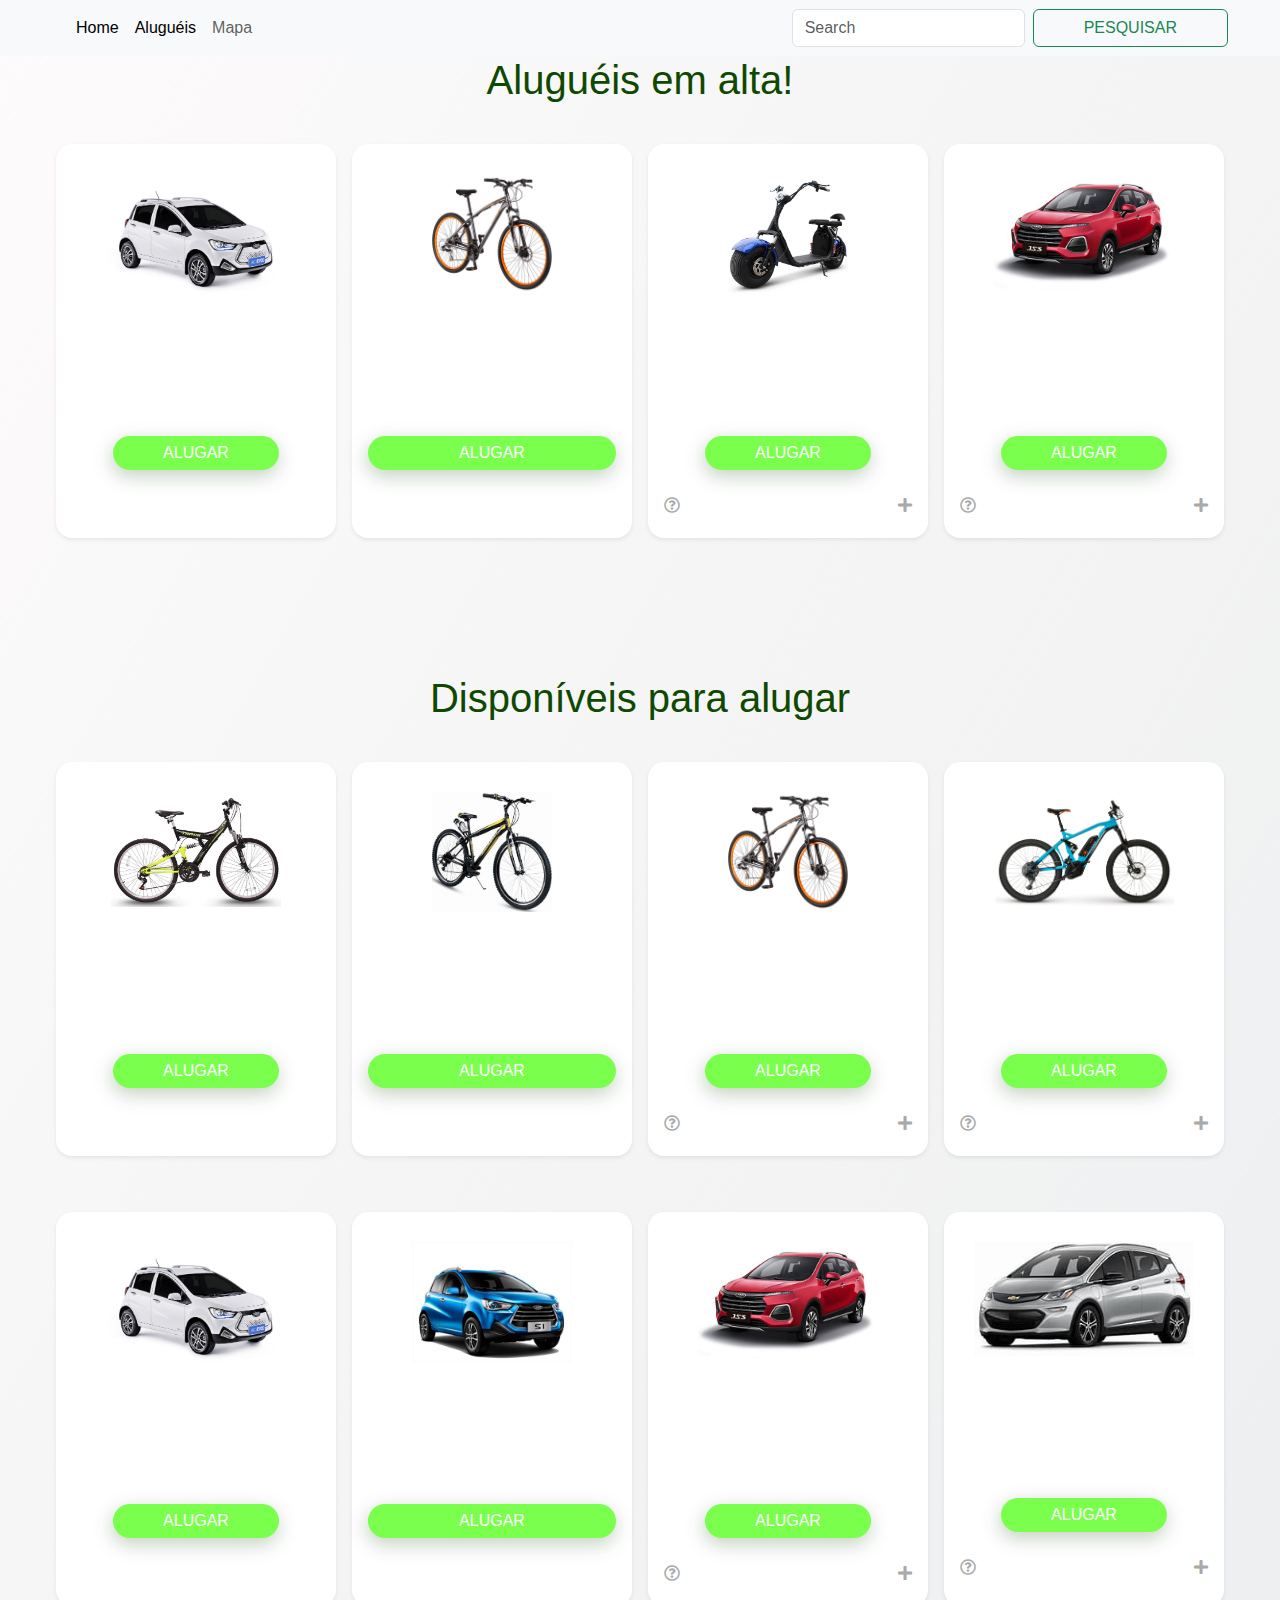
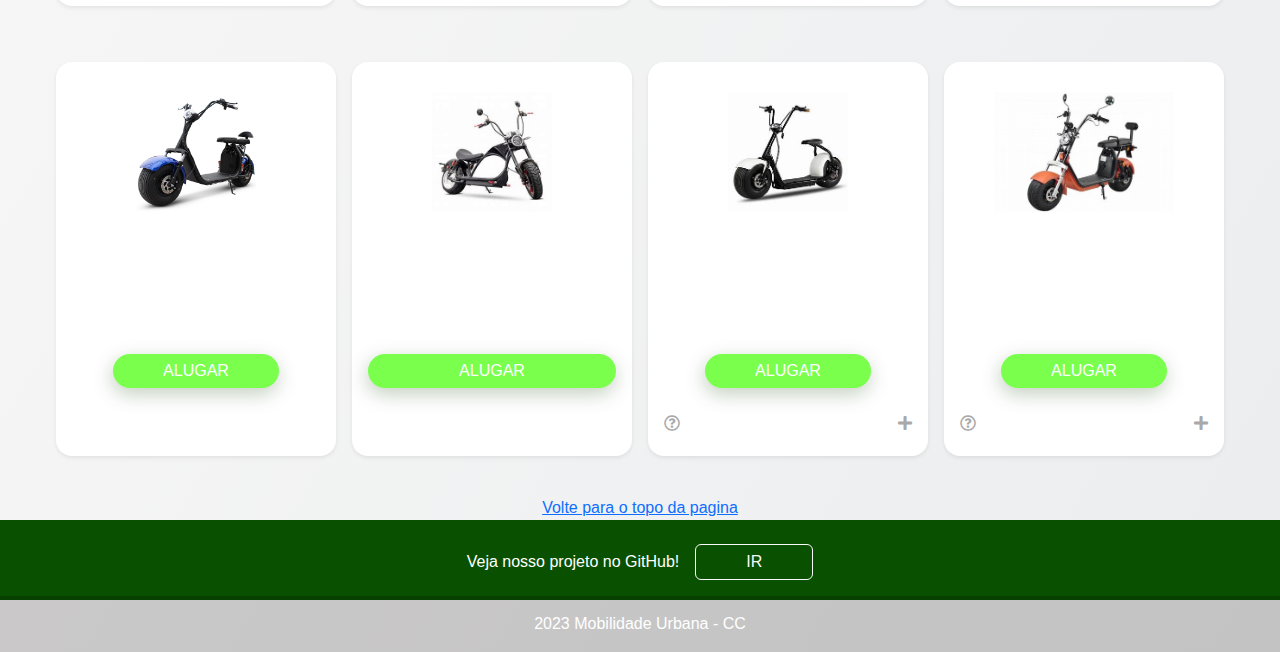
==== commit aa9cc849: "ajustes rodapé" ====
--- a/HTML/IndexAlugueis.html
+++ b/HTML/IndexAlugueis.html
@@ -6,8 +6,7 @@
     <meta name="viewport" content="width=device-width, initial-scale=1.0">
     <title>Aluguéis</title>
     <link rel="stylesheet" href="../CSS/styleAlugueis.css">
-    <link href="https://cdn.jsdelivr.net/npm/bootstrap@5.3.0-alpha3/dist/css/bootstrap.min.css" rel="stylesheet"
-    integrity="sha384-KK94CHFLLe+nY2dmCWGMq91rCGa5gtU4mk92HdvYe+M/SXH301p5ILy+dN9+nJOZ" crossorigin="anonymous">
+    <link href="https://cdn.jsdelivr.net/npm/bootstrap@5.3.0-alpha3/dist/css/bootstrap.min.css" rel="stylesheet" integrity="sha384-KK94CHFLLe+nY2dmCWGMq91rCGa5gtU4mk92HdvYe+M/SXH301p5ILy+dN9+nJOZ" crossorigin="anonymous">
     <link href='https://cdn.jsdelivr.net/npm/bootstrap@5.0.0-beta1/dist/css/bootstrap.min.css' rel='stylesheet'>
     <link href='https://use.fontawesome.com/releases/v5.7.2/css/all.css' rel='stylesheet'>
     <script type='text/javascript' src='https://cdnjs.cloudflare.com/ajax/libs/jquery/3.2.1/jquery.min.js'></script>
@@ -115,9 +114,25 @@
                 });</script>
            
 
-           <div class="text-center">
+          <div class="text-center">
             <a href="#top">Volte para o topo da pagina</a>
-            </div>
+          </div>
+
+            <section class="footer">
+              <footer class="text-center text-white" style="background-color: #095100;">
+                <div class="container p-4 pb-0">
+                  <section class="">
+                    <p class="d-flex justify-content-center align-items-center">
+                      <span class="me-3">Veja nosso projeto no GitHub!</span>
+                      <button type="button" class="btn btn-outline-light btn-rounded" onclick="onclick_ir()">Ir</button>
+                    </p>
+                  </section>
+                </div>
+                <div class="text-center p-3" style="background-color: rgba(0, 0, 0, 0.2);">
+                  2023 Mobilidade Urbana - CC
+                </div>
+              </footer>
+            </section>
            
           </body>                
 </html>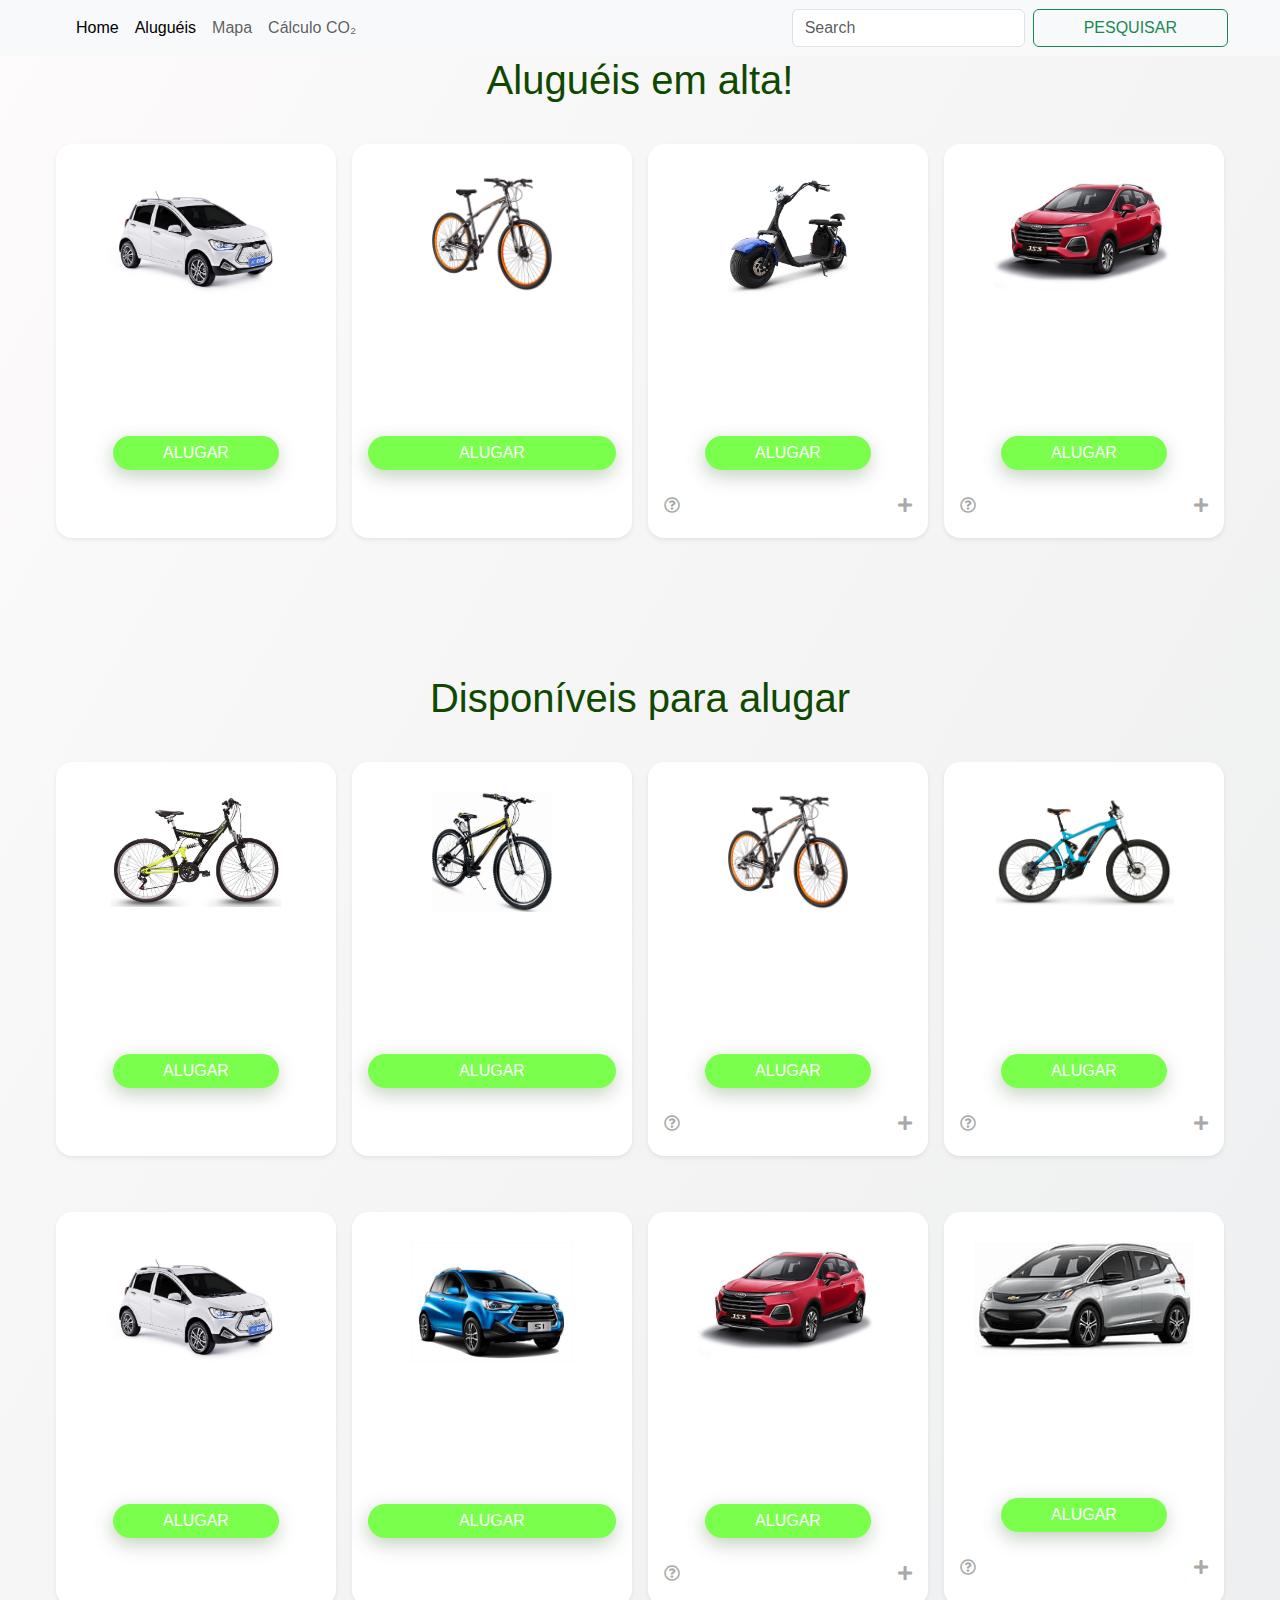
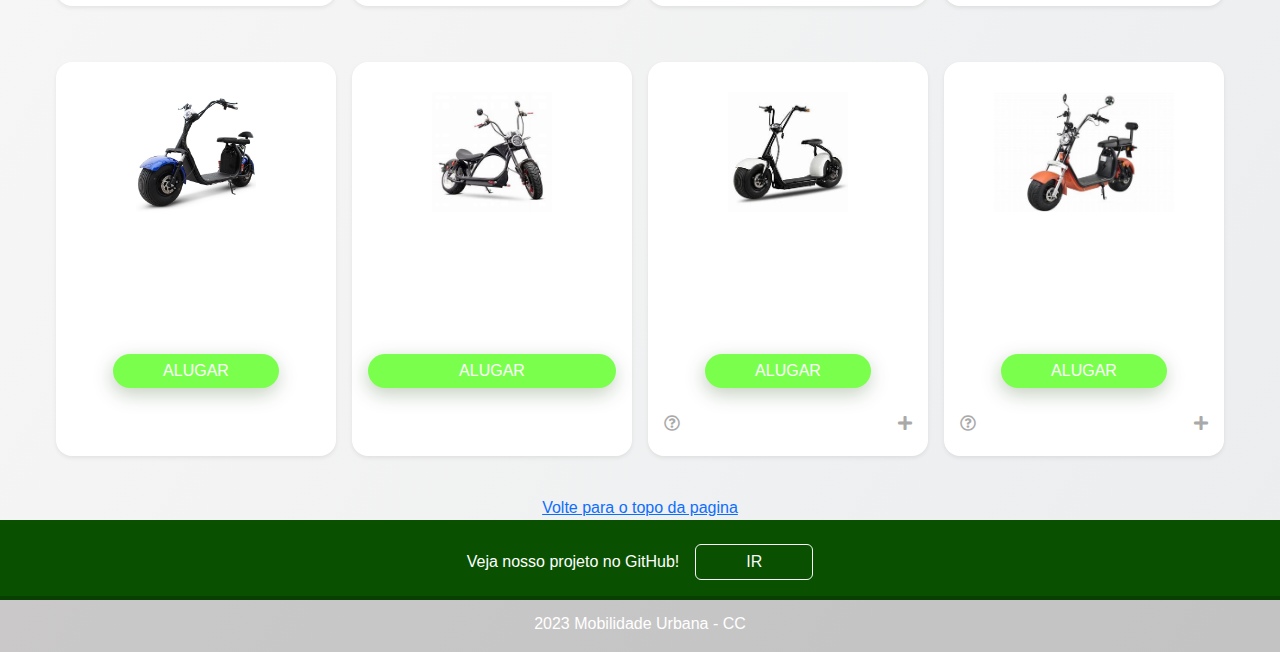
==== commit 90e543e7: "alteracoes gerais" ====
--- a/HTML/IndexAlugueis.html
+++ b/HTML/IndexAlugueis.html
@@ -1,138 +1,577 @@
 <!DOCTYPE html>
 <html lang="pt-br">
+
 <head>
-    <meta charset="UTF-8">
-    <meta http-equiv="X-UA-Compatible" content="IE=edge">
-    <meta name="viewport" content="width=device-width, initial-scale=1.0">
-    <title>Aluguéis</title>
-    <link rel="stylesheet" href="../CSS/styleAlugueis.css">
-    <link href="https://cdn.jsdelivr.net/npm/bootstrap@5.3.0-alpha3/dist/css/bootstrap.min.css" rel="stylesheet" integrity="sha384-KK94CHFLLe+nY2dmCWGMq91rCGa5gtU4mk92HdvYe+M/SXH301p5ILy+dN9+nJOZ" crossorigin="anonymous">
-    <link href='https://cdn.jsdelivr.net/npm/bootstrap@5.0.0-beta1/dist/css/bootstrap.min.css' rel='stylesheet'>
-    <link href='https://use.fontawesome.com/releases/v5.7.2/css/all.css' rel='stylesheet'>
-    <script type='text/javascript' src='https://cdnjs.cloudflare.com/ajax/libs/jquery/3.2.1/jquery.min.js'></script>
+  <meta charset="UTF-8">
+  <meta http-equiv="X-UA-Compatible" content="IE=edge">
+  <meta name="viewport" content="width=device-width, initial-scale=1.0">
+  <title>Aluguéis</title>
+  <link rel="stylesheet" href="../CSS/styleAlugueis.css">
+  <link href="https://cdn.jsdelivr.net/npm/bootstrap@5.3.0-alpha3/dist/css/bootstrap.min.css" rel="stylesheet"
+    integrity="sha384-KK94CHFLLe+nY2dmCWGMq91rCGa5gtU4mk92HdvYe+M/SXH301p5ILy+dN9+nJOZ" crossorigin="anonymous">
+  <link href='https://cdn.jsdelivr.net/npm/bootstrap@5.0.0-beta1/dist/css/bootstrap.min.css' rel='stylesheet'>
+  <link href='https://use.fontawesome.com/releases/v5.7.2/css/all.css' rel='stylesheet'>
+  <script type='text/javascript' src='https://cdnjs.cloudflare.com/ajax/libs/jquery/3.2.1/jquery.min.js'></script>
 </head>
+
 <body>
-    
-    <nav class="navbar navbar-expand-lg bg-body-tertiary">
-        <div class="container-fluid">
-          <a class="navbar-brand" href="#"></a>
-          <button class="navbar-toggler" type="button" data-bs-toggle="collapse" data-bs-target="#navbarScroll"
-            aria-controls="navbarScroll" aria-expanded="false" aria-label="Toggle navigation">
-            <span class="navbar-toggler-icon"></span>
-          </button>
-          <div class="collapse navbar-collapse" id="navbarScroll">
-            <ul class="navbar-nav me-auto my-2 my-lg-0 navbar-nav-scroll" style="--bs-scroll-height: 100px;">
-              <li class="nav-item">
-                <a class="nav-link active" aria-current="page" href="indexHome.html">Home</a>
-              </li>
-    
-              <li class="nav-item">
-                <a class="nav-link active" aria-current="page" href="IndexAlugueis.html">Aluguéis</a>
-              </li>
-              <li class="nav-item">
-                <a class="nav-link" href="indexMapa.html">Mapa</a>
-          </div>
+
+  <nav class="navbar navbar-expand-lg bg-body-tertiary">
+    <div class="container-fluid">
+      <a class="navbar-brand" href="#"></a>
+      <button class="navbar-toggler" type="button" data-bs-toggle="collapse" data-bs-target="#navbarScroll"
+        aria-controls="navbarScroll" aria-expanded="false" aria-label="Toggle navigation">
+        <span class="navbar-toggler-icon"></span>
+      </button>
+      <div class="collapse navbar-collapse" id="navbarScroll">
+        <ul class="navbar-nav me-auto my-2 my-lg-0 navbar-nav-scroll" style="--bs-scroll-height: 100px;">
+          <li class="nav-item">
+            <a class="nav-link active" aria-current="page" href="indexHome.html">Home</a>
           </li>
+
+          <li class="nav-item">
+            <a class="nav-link active" aria-current="page" href="IndexAlugueis.html">Aluguéis</a>
           </li>
-          </ul>
-          <form class="d-flex" role="search">
-            <input class="form-control me-2" type="search" placeholder="Search" aria-label="Search">
-            <button class="btn btn-outline-success" type="submit">Pesquisar</button>
-          </form>
-        </div>
-        </div>
-      </nav>
-
-
-      <div  id="text-titulo-primary">
-        <h1>Aluguéis em alta!</h1>
-      </div>
-    
-            <main> <div class="container-fluid bg-trasparent my-4 p-3" style="position: relative;"> <div class="row row-cols-1 row-cols-xs-2 row-cols-sm-2 row-cols-lg-4 g-3"> <div class="col"> <div class="card h-100 shadow-sm"> <img src="../Imagens/carro_eletrico_aluguel.jpg" class="card-img-top" alt="..."> <div class="card-body"> <div class="clearfix mb-3"> </div> <h5 class="card-title"></h5> <div class="text-center my-4"> <a href="#" class="btn btn-warning">Alugar</a> </div> </div> </div> </div> <div class="col"> <div class="card h-100 shadow-sm"> <img src="../Imagens/bike_alugueis_3.jpg" class="card-img-top" alt="..."> <div class="card-body"> <div class="clearfix mb-3"> </div> <h5 class="card-title"></h5> <div class="d-grid gap-2 my-4"> <a href="#" class="btn btn-warning">Alugar</a> </div> </div> </div> </div> <div class="col"> <div class="card h-100 shadow-sm"> <img src="../Imagens/scooter_eletrica.jpg" class="card-img-top" alt="..."> <div class="card-body"> <div class="clearfix mb-3"> </span> </div> <h5 class="card-title"></h5> <div class="text-center my-4"> <a href="#" class="btn btn-warning">Alugar</a> </div> <div class="clearfix mb-1"> <span class="float-start"><i class="far fa-question-circle"></i></span> <span class="float-end"><i class="fas fa-plus"></i></span> </div> </div> </div> </div> <div class="col"> <div class="card h-100 shadow-sm"> <img src="../Imagens/carro_eletrico_aluguel_3.jpg" class="card-img-top" alt="..."> <div class="card-body"> <div class="clearfix mb-3"> </div> <h5 class="card-title"></h5> <div class="text-center my-4"> <a href="#" class="btn btn-warning">Alugar</a> </div> <div class="clearfix mb-1"> <span class="float-start"><i class="far fa-question-circle"></i></span> <span class="float-end"><i class="fas fa-plus"></i></span> </div> </div> </div> </div> </div> </div> </main>
-            <script type='text/javascript' src='https://cdn.jsdelivr.net/npm/bootstrap@5.0.0-beta1/dist/js/bootstrap.bundle.min.js'></script>
-            <script type='text/javascript' src='#'></script>
-            <script type='text/javascript' src='#'></script>
-            <script type='text/javascript' src='#'></script>
-            <script type='text/javascript'>'#'</script>
-            <script type='text/javascript'>var myLink = document.querySelector('a[href="#"]');
-            myLink.addEventListener('click', function(e) {
-              e.preventDefault();
-            });</script>
-      
-<br>
-<br>
-       <br>
-       <br>
-       <div  id="text-titulo-second">
-        <h1>Disponíveis para alugar</h1>
-        </div>
-   
-            <main> <div class="container-fluid bg-trasparent my-4 p-3" style="position: relative;"> <div class="row row-cols-1 row-cols-xs-2 row-cols-sm-2 row-cols-lg-4 g-3"> <div class="col"> <div class="card h-100 shadow-sm"> <img src="../Imagens/Bike_alugueis.png" class="card-img-top" alt="..."> <div class="card-body"> <div class="clearfix mb-3"> </div> <h5 class="card-title"></h5> <div class="text-center my-4"> <a href="#" class="btn btn-warning">Alugar</a> </div> </div> </div> </div> <div class="col"> <div class="card h-100 shadow-sm"> <img src="../Imagens/bike_alugueis_2.jpg" class="card-img-top" alt="..."> <div class="card-body"> <div class="clearfix mb-3"> </div> <h5 class="card-title"></h5> <div class="d-grid gap-2 my-4"> <a href="#" class="btn btn-warning">Alugar</a> </div> </div> </div> </div> <div class="col"> <div class="card h-100 shadow-sm"> <img src="../Imagens/bike_alugueis_3.jpg" class="card-img-top" alt="..."> <div class="card-body"> <div class="clearfix mb-3"> </span> </div> <h5 class="card-title"></h5> <div class="text-center my-4"> <a href="#" class="btn btn-warning">Alugar</a> </div> <div class="clearfix mb-1"> <span class="float-start"><i class="far fa-question-circle"></i></span> <span class="float-end"><i class="fas fa-plus"></i></span> </div> </div> </div> </div> <div class="col"> <div class="card h-100 shadow-sm"> <img src="../Imagens/bike_alugueis_4.png" class="card-img-top" alt="..."> <div class="card-body"> <div class="clearfix mb-3"> </div> <h5 class="card-titulo"></h5> <div class="text-center my-4"> <a href="#" class="btn btn-warning">Alugar</a> </div> <div class="clearfix mb-1"> <span class="float-start"><i class="far fa-question-circle"></i></span> <span class="float-end"><i class="fas fa-plus"></i></span> </div> </div> </div> </div> </div> </div> </main>
-            <script type='text/javascript' src='https://cdn.jsdelivr.net/npm/bootstrap@5.0.0-beta1/dist/js/bootstrap.bundle.min.js'></script>
-            <script type='text/javascript' src='#'></script>
-            <script type='text/javascript' src='#'></script>
-            <script type='text/javascript' src='#'></script>
-            <script type='text/javascript'>'#'</script>
-            <script type='text/javascript'>var myLink = document.querySelector('a[href="#"]');
-            myLink.addEventListener('click', function(e) {
-              e.preventDefault();
-            });</script>
-    
-              <main> <div class="container-fluid bg-trasparent my-4 p-3" style="position: relative;"> <div class="row row-cols-1 row-cols-xs-2 row-cols-sm-2 row-cols-lg-4 g-3"> <div class="col"> <div class="card h-100 shadow-sm"> <img src="../Imagens/carro_eletrico_aluguel.jpg" class="card-img-top" alt="..."> <div class="card-body"> <div class="clearfix mb-3"> </div> <h5 class="card-title"></h5> <div class="text-center my-4"> <a href="#" class="btn btn-warning">Alugar</a> </div> </div> </div> </div> <div class="col"> <div class="card h-100 shadow-sm"> <img src="../Imagens/carro_eletrico_aluguel_2.jpg" class="card-img-top" alt="..."> <div class="card-body"> <div class="clearfix mb-3"> </div> <h5 class="card-title"></h5> <div class="d-grid gap-2 my-4"> <a href="#" class="btn btn-warning">Alugar</a> </div> </div> </div> </div> <div class="col"> <div class="card h-100 shadow-sm"> <img src="../Imagens/carro_eletrico_aluguel_3.jpg" class="card-img-top" alt="..."> <div class="card-body"> <div class="clearfix mb-3"> </span> </div> <h5 class="card-title"></h5> <div class="text-center my-4"> <a href="#" class="btn btn-warning">Alugar</a> </div> <div class="clearfix mb-1"> <span class="float-start"><i class="far fa-question-circle"></i></span> <span class="float-end"><i class="fas fa-plus"></i></span> </div> </div> </div> </div> <div class="col"> <div class="card h-100 shadow-sm"> <img src="../Imagens/carro_eletrico_aluguel_4.jpg" class="card-img-top" alt="..."> <div class="card-body"> <div class="clearfix mb-3"> </div> <h5 class="card-title"></h5> <div class="text-center my-4"> <a href="#" class="btn btn-warning">Alugar</a> </div> <div class="clearfix mb-1"> <span class="float-start"><i class="far fa-question-circle"></i></span> <span class="float-end"><i class="fas fa-plus"></i></span> </div> </div> </div> </div> </div> </div> </main>
-              <script type='text/javascript' src='https://cdn.jsdelivr.net/npm/bootstrap@5.0.0-beta1/dist/js/bootstrap.bundle.min.js'></script>
-              <script type='text/javascript' src='#'></script>
-              <script type='text/javascript' src='#'></script>
-              <script type='text/javascript' src='#'></script>
-              <script type='text/javascript'>'#'</script>
-              <script type='text/javascript'>var myLink = document.querySelector('a[href="#"]');
-              myLink.addEventListener('click', function(e) {
-                e.preventDefault();
-              });</script>
-          
-        
-          <style>::-webkit-scrollbar {
-            width: 8px;
-          }
-          ::-webkit-scrollbar-track {
-            background: #ffffff; 
-          }
-          ::-webkit-scrollbar-thumb {
-            background: #888; 
-          }
-          ::-webkit-scrollbar-thumb:hover {
-            background: #555; 
-          } @import url('https://fonts.googleapis.com/css2?family=Fira+Sans+Extra+Condensed:ital,wght@0,100;0,200;0,300;0,400;0,500;0,600;0,700;0,800;0,900;1,100;1,200;1,300;1,400;1,500;1,600;1,700;1,800;1,900&display=swap');@import url('https://fonts.googleapis.com/css2?family=Heebo:wght@100;200;300;400;500;600;700;800;900&display=swap');@import url('https://fonts.googleapis.com/css2?family=Roboto:ital,wght@0,100;0,300;0,400;0,500;0,700;0,900;1,100;1,300;1,400;1,500;1,700;1,900&display=swap');:root{--font1: 'Heebo', sans-serif;--font2: 'Fira Sans Extra Condensed', sans-serif;--font3: 'Roboto', sans-serif}body{font-family: var(--font3);background-image: linear-gradient(120deg, #fdfbfb 0%, #ebedee 100%)}h2{font-weight: 900}.container-fluid{max-width: 1200px}.card{background: #fff;box-shadow: 0 6px 10px rgba(0, 0, 0, .08), 0 0 6px rgba(0, 0, 0, .05);transition: .3s transform cubic-bezier(.155, 1.105, .295, 1.12), .3s box-shadow, .3s -webkit-transform cubic-bezier(.155, 1.105, .295, 1.12);border: 0;border-radius: 1rem}.card-img, .card-img-top{border-top-left-radius: calc(1rem - 1px);border-top-right-radius: calc(1rem - 1px)}.card h5{overflow: hidden;height: 56px;font-weight: 900;font-size: 1rem}.card-img-top{width: 100%;max-height: 180px;object-fit: contain;padding: 30px}.card h2{font-size: 1rem}.card:hover{transform: scale(1.05);box-shadow: 0 10px 20px rgba(0, 0, 0, .12), 0 4px 8px rgba(0, 0, 0, .06)}.label-top{position: absolute;background-color: #9bf632;color: #fff;top: 8px;right: 8px;padding: 5px 10px 5px 10px;font-size: .7rem;font-weight: 600;border-radius: 3px;text-transform: uppercase}.top-right{position: absolute;top: 24px;left: 24px;width: 90px;height: 90px;border-radius: 50%;font-size: 1rem;font-weight: 900;background: #9cff80;line-height: 90px;text-align: center;color: white}.top-right span{display: inline-block;vertical-align: middle}@media (max-width: 768px){.card-img-top{max-height: 250px}}.over-bg{background: rgba(53, 53, 53, 0.85);box-shadow: 0 8px 32px 0 rgba(31, 38, 135, 0.37);backdrop-filter: blur(0.0px);-webkit-backdrop-filter: blur(0.0px);border-radius: 10px}.btn{font-size: 1rem;font-weight: 500;text-transform: uppercase;padding: 5px 50px 5px 50px}.box .btn{font-size: 1.5rem}@media (max-width: 1025px){.btn{padding: 5px 40px 5px 40px}}@media (max-width: 250px){.btn{padding: 5px 30px 5px 30px}}.btn-warning{background: none #7aff4d;color: #ffffff;fill: #ffffff;border: none;text-decoration: none;outline: 0;box-shadow: -1px 6px 19px rgba(18, 64, 0, 0.25);border-radius: 100px}.btn-warning:hover{background: none #098f02;color: #ffffff;box-shadow: -1px 6px 13px rgba(0, 0, 0, 0.35)}.bg-success{font-size: 1rem;background-color: #f7810a !important}.bg-danger{font-size: 1rem}.price-hp{font-size: 1rem;font-weight: 600;color: darkgray}.amz-hp{font-size: .7rem;font-weight: 600;color: darkgray}.fa-question-circle:before{color: darkgray}.fa-plus:before{color: darkgray}.box{border-radius: 1rem;background: #fff;box-shadow: 0 6px 10px rgb(0 0 0 / 8%), 0 0 6px rgb(0 0 0 / 5%);transition: .3s transform cubic-bezier(.155, 1.105, .295, 1.12), .3s box-shadow, .3s -webkit-transform cubic-bezier(.155, 1.105, .295, 1.12)}.box-img{max-width: 300px}.thumb-sec{max-width: 300px}@media (max-width: 576px){.box-img{max-width: 200px}.thumb-sec{max-width: 200px}}.inner-gallery{width: 60px;height: 60px;border: 1px solid #ddd;border-radius: 3px;margin: 1px;display: inline-block;overflow: hidden;-o-object-fit: cover;object-fit: cover}@media (max-width: 370px){.box .btn{padding: 5px 40px 5px 40px;font-size: 1rem}}.disclaimer{font-size: .9rem;color: darkgray}.related h3{font-weight: 900}footer{background: #212529;height: 80px;color: #fff}</style>
-                <main> <div class="container-fluid bg-trasparent my-4 p-3" style="position: relative;"> <div class="row row-cols-1 row-cols-xs-2 row-cols-sm-2 row-cols-lg-4 g-3"> <div class="col"> <div class="card h-100 shadow-sm"> <img src="../Imagens/scooter_eletrica.jpg" class="card-img-top" alt="..."> <div class="card-body"> <div class="clearfix mb-3"> </div> <h5 class="card-title"></h5> <div class="text-center my-4"> <a href="#" class="btn btn-warning">Alugar</a> </div> </div> </div> </div> <div class="col"> <div class="card h-100 shadow-sm"> <img src="../Imagens/scooter_eletrica_2.jpg" class="card-img-top" alt="..."> <div class="card-body"> <div class="clearfix mb-3"> </div> <h5 class="card-titulo"></h5> <div class="d-grid gap-2 my-4"> <a href="#" class="btn btn-warning">Alugar</a> </div> </div> </div> </div> <div class="col"> <div class="card h-100 shadow-sm"> <img src="../Imagens/scooter_eletrica_3.jpg" class="card-img-top" alt="..."> <div class="card-body"> <div class="clearfix mb-3"> </span> </div> <h5 class="card-titulo"></h5> <div class="text-center my-4"> <a href="#" class="btn btn-warning">Alugar</a> </div> <div class="clearfix mb-1"> <span class="float-start"><i class="far fa-question-circle"></i></span> <span class="float-end"><i class="fas fa-plus"></i></span> </div> </div> </div> </div> <div class="col"> <div class="card h-100 shadow-sm"> <img src="../Imagens/scooter_eletrica_4.jpg" class="card-img-top" alt="..."> <div class="card-body"> <div class="clearfix mb-3"> </div> <h5 class="card-title"></h5> <div class="text-center my-4"> <a href="#" class="btn btn-warning">Alugar</a> </div> <div class="clearfix mb-1"> <span class="float-start"><i class="far fa-question-circle"></i></span> <span class="float-end"><i class="fas fa-plus"></i></span> </div> </div> </div> </div> </div> </div> </main>
-                <script type='text/javascript' src='https://cdn.jsdelivr.net/npm/bootstrap@5.0.0-beta1/dist/js/bootstrap.bundle.min.js'></script>
-                <script type='text/javascript' src='#'></script>
-                <script type='text/javascript' src='#'></script>
-                <script type='text/javascript' src='#'></script>
-                <script type='text/javascript'>'#'</script>
-                <script type='text/javascript'>var myLink = document.querySelector('a[href="#"]');
-                myLink.addEventListener('click', function(e) {
-                  e.preventDefault();
-                });</script>
-           
-
-          <div class="text-center">
-            <a href="#top">Volte para o topo da pagina</a>
-          </div>
-
-            <section class="footer">
-              <footer class="text-center text-white" style="background-color: #095100;">
-                <div class="container p-4 pb-0">
-                  <section class="">
-                    <p class="d-flex justify-content-center align-items-center">
-                      <span class="me-3">Veja nosso projeto no GitHub!</span>
-                      <button type="button" class="btn btn-outline-light btn-rounded" onclick="onclick_ir()">Ir</button>
-                    </p>
-                  </section>
-                </div>
-                <div class="text-center p-3" style="background-color: rgba(0, 0, 0, 0.2);">
-                  2023 Mobilidade Urbana - CC
-                </div>
-              </footer>
-            </section>
-           
-          </body>                
+          <li class="nav-item">
+            <a class="nav-link" href="indexMapa.html">Mapa</a>
+          <li class="nav-item">
+            <a class="nav-link" href="indexCalcCO2.html">Cálculo CO₂</a>
+      </div>
+      </li>
+      </li>
+      </ul>
+      <form class="d-flex" role="search">
+        <input class="form-control me-2" type="search" placeholder="Search" aria-label="Search">
+        <button class="btn btn-outline-success" type="submit">Pesquisar</button>
+      </form>
+    </div>
+    </div>
+  </nav>
+
+
+  <div id="text-titulo-primary">
+    <h1>Aluguéis em alta!</h1>
+  </div>
+
+  <main>
+    <div class="container-fluid bg-trasparent my-4 p-3" style="position: relative;">
+      <div class="row row-cols-1 row-cols-xs-2 row-cols-sm-2 row-cols-lg-4 g-3">
+        <div class="col">
+          <div class="card h-100 shadow-sm"> <img src="../Imagens/carro_eletrico_aluguel.jpg" class="card-img-top"
+              alt="...">
+            <div class="card-body">
+              <div class="clearfix mb-3"> </div>
+              <h5 class="card-title"></h5>
+              <div class="text-center my-4"> <a href="#" class="btn btn-warning">Alugar</a> </div>
+            </div>
+          </div>
+        </div>
+        <div class="col">
+          <div class="card h-100 shadow-sm"> <img src="../Imagens/bike_alugueis_3.jpg" class="card-img-top" alt="...">
+            <div class="card-body">
+              <div class="clearfix mb-3"> </div>
+              <h5 class="card-title"></h5>
+              <div class="d-grid gap-2 my-4"> <a href="#" class="btn btn-warning">Alugar</a> </div>
+            </div>
+          </div>
+        </div>
+        <div class="col">
+          <div class="card h-100 shadow-sm"> <img src="../Imagens/scooter_eletrica.jpg" class="card-img-top" alt="...">
+            <div class="card-body">
+              <div class="clearfix mb-3"> </span> </div>
+              <h5 class="card-title"></h5>
+              <div class="text-center my-4"> <a href="#" class="btn btn-warning">Alugar</a> </div>
+              <div class="clearfix mb-1"> <span class="float-start"><i class="far fa-question-circle"></i></span> <span
+                  class="float-end"><i class="fas fa-plus"></i></span> </div>
+            </div>
+          </div>
+        </div>
+        <div class="col">
+          <div class="card h-100 shadow-sm"> <img src="../Imagens/carro_eletrico_aluguel_3.jpg" class="card-img-top"
+              alt="...">
+            <div class="card-body">
+              <div class="clearfix mb-3"> </div>
+              <h5 class="card-title"></h5>
+              <div class="text-center my-4"> <a href="#" class="btn btn-warning">Alugar</a> </div>
+              <div class="clearfix mb-1"> <span class="float-start"><i class="far fa-question-circle"></i></span> <span
+                  class="float-end"><i class="fas fa-plus"></i></span> </div>
+            </div>
+          </div>
+        </div>
+      </div>
+    </div>
+  </main>
+  <script type='text/javascript'
+    src='https://cdn.jsdelivr.net/npm/bootstrap@5.0.0-beta1/dist/js/bootstrap.bundle.min.js'></script>
+  <script type='text/javascript' src='#'></script>
+  <script type='text/javascript' src='#'></script>
+  <script type='text/javascript' src='#'></script>
+  <script type='text/javascript'>'#'</script>
+  <script type='text/javascript'>var myLink = document.querySelector('a[href="#"]');
+    myLink.addEventListener('click', function (e) {
+      e.preventDefault();
+    });</script>
+
+  <br>
+  <br>
+  <br>
+  <br>
+  <div id="text-titulo-second">
+    <h1>Disponíveis para alugar</h1>
+  </div>
+
+  <main>
+    <div class="container-fluid bg-trasparent my-4 p-3" style="position: relative;">
+      <div class="row row-cols-1 row-cols-xs-2 row-cols-sm-2 row-cols-lg-4 g-3">
+        <div class="col">
+          <div class="card h-100 shadow-sm"> <img src="../Imagens/Bike_alugueis.png" class="card-img-top" alt="...">
+            <div class="card-body">
+              <div class="clearfix mb-3"> </div>
+              <h5 class="card-title"></h5>
+              <div class="text-center my-4"> <a href="#" class="btn btn-warning">Alugar</a> </div>
+            </div>
+          </div>
+        </div>
+        <div class="col">
+          <div class="card h-100 shadow-sm"> <img src="../Imagens/bike_alugueis_2.jpg" class="card-img-top" alt="...">
+            <div class="card-body">
+              <div class="clearfix mb-3"> </div>
+              <h5 class="card-title"></h5>
+              <div class="d-grid gap-2 my-4"> <a href="#" class="btn btn-warning">Alugar</a> </div>
+            </div>
+          </div>
+        </div>
+        <div class="col">
+          <div class="card h-100 shadow-sm"> <img src="../Imagens/bike_alugueis_3.jpg" class="card-img-top" alt="...">
+            <div class="card-body">
+              <div class="clearfix mb-3"> </span> </div>
+              <h5 class="card-title"></h5>
+              <div class="text-center my-4"> <a href="#" class="btn btn-warning">Alugar</a> </div>
+              <div class="clearfix mb-1"> <span class="float-start"><i class="far fa-question-circle"></i></span> <span
+                  class="float-end"><i class="fas fa-plus"></i></span> </div>
+            </div>
+          </div>
+        </div>
+        <div class="col">
+          <div class="card h-100 shadow-sm"> <img src="../Imagens/bike_alugueis_4.png" class="card-img-top" alt="...">
+            <div class="card-body">
+              <div class="clearfix mb-3"> </div>
+              <h5 class="card-titulo"></h5>
+              <div class="text-center my-4"> <a href="#" class="btn btn-warning">Alugar</a> </div>
+              <div class="clearfix mb-1"> <span class="float-start"><i class="far fa-question-circle"></i></span> <span
+                  class="float-end"><i class="fas fa-plus"></i></span> </div>
+            </div>
+          </div>
+        </div>
+      </div>
+    </div>
+  </main>
+  <script type='text/javascript'
+    src='https://cdn.jsdelivr.net/npm/bootstrap@5.0.0-beta1/dist/js/bootstrap.bundle.min.js'></script>
+  <script type='text/javascript' src='#'></script>
+  <script type='text/javascript' src='#'></script>
+  <script type='text/javascript' src='#'></script>
+  <script type='text/javascript'>'#'</script>
+  <script type='text/javascript'>var myLink = document.querySelector('a[href="#"]');
+    myLink.addEventListener('click', function (e) {
+      e.preventDefault();
+    });</script>
+
+  <main>
+    <div class="container-fluid bg-trasparent my-4 p-3" style="position: relative;">
+      <div class="row row-cols-1 row-cols-xs-2 row-cols-sm-2 row-cols-lg-4 g-3">
+        <div class="col">
+          <div class="card h-100 shadow-sm"> <img src="../Imagens/carro_eletrico_aluguel.jpg" class="card-img-top"
+              alt="...">
+            <div class="card-body">
+              <div class="clearfix mb-3"> </div>
+              <h5 class="card-title"></h5>
+              <div class="text-center my-4"> <a href="#" class="btn btn-warning">Alugar</a> </div>
+            </div>
+          </div>
+        </div>
+        <div class="col">
+          <div class="card h-100 shadow-sm"> <img src="../Imagens/carro_eletrico_aluguel_2.jpg" class="card-img-top"
+              alt="...">
+            <div class="card-body">
+              <div class="clearfix mb-3"> </div>
+              <h5 class="card-title"></h5>
+              <div class="d-grid gap-2 my-4"> <a href="#" class="btn btn-warning">Alugar</a> </div>
+            </div>
+          </div>
+        </div>
+        <div class="col">
+          <div class="card h-100 shadow-sm"> <img src="../Imagens/carro_eletrico_aluguel_3.jpg" class="card-img-top"
+              alt="...">
+            <div class="card-body">
+              <div class="clearfix mb-3"> </span> </div>
+              <h5 class="card-title"></h5>
+              <div class="text-center my-4"> <a href="#" class="btn btn-warning">Alugar</a> </div>
+              <div class="clearfix mb-1"> <span class="float-start"><i class="far fa-question-circle"></i></span> <span
+                  class="float-end"><i class="fas fa-plus"></i></span> </div>
+            </div>
+          </div>
+        </div>
+        <div class="col">
+          <div class="card h-100 shadow-sm"> <img src="../Imagens/carro_eletrico_aluguel_4.jpg" class="card-img-top"
+              alt="...">
+            <div class="card-body">
+              <div class="clearfix mb-3"> </div>
+              <h5 class="card-title"></h5>
+              <div class="text-center my-4"> <a href="#" class="btn btn-warning">Alugar</a> </div>
+              <div class="clearfix mb-1"> <span class="float-start"><i class="far fa-question-circle"></i></span> <span
+                  class="float-end"><i class="fas fa-plus"></i></span> </div>
+            </div>
+          </div>
+        </div>
+      </div>
+    </div>
+  </main>
+  <script type='text/javascript'
+    src='https://cdn.jsdelivr.net/npm/bootstrap@5.0.0-beta1/dist/js/bootstrap.bundle.min.js'></script>
+  <script type='text/javascript' src='#'></script>
+  <script type='text/javascript' src='#'></script>
+  <script type='text/javascript' src='#'></script>
+  <script type='text/javascript'>'#'</script>
+  <script type='text/javascript'>var myLink = document.querySelector('a[href="#"]');
+    myLink.addEventListener('click', function (e) {
+      e.preventDefault();
+    });</script>
+
+
+  <style>
+    ::-webkit-scrollbar {
+      width: 8px;
+    }
+
+    ::-webkit-scrollbar-track {
+      background: #ffffff;
+    }
+
+    ::-webkit-scrollbar-thumb {
+      background: #888;
+    }
+
+    ::-webkit-scrollbar-thumb:hover {
+      background: #555;
+    }
+
+    @import url('https://fonts.googleapis.com/css2?family=Fira+Sans+Extra+Condensed:ital,wght@0,100;0,200;0,300;0,400;0,500;0,600;0,700;0,800;0,900;1,100;1,200;1,300;1,400;1,500;1,600;1,700;1,800;1,900&display=swap');
+    @import url('https://fonts.googleapis.com/css2?family=Heebo:wght@100;200;300;400;500;600;700;800;900&display=swap');
+    @import url('https://fonts.googleapis.com/css2?family=Roboto:ital,wght@0,100;0,300;0,400;0,500;0,700;0,900;1,100;1,300;1,400;1,500;1,700;1,900&display=swap');
+
+    :root {
+      --font1: 'Heebo', sans-serif;
+      --font2: 'Fira Sans Extra Condensed', sans-serif;
+      --font3: 'Roboto', sans-serif
+    }
+
+    body {
+      font-family: var(--font3);
+      background-image: linear-gradient(120deg, #fdfbfb 0%, #ebedee 100%)
+    }
+
+    h2 {
+      font-weight: 900
+    }
+
+    .container-fluid {
+      max-width: 1200px
+    }
+
+    .card {
+      background: #fff;
+      box-shadow: 0 6px 10px rgba(0, 0, 0, .08), 0 0 6px rgba(0, 0, 0, .05);
+      transition: .3s transform cubic-bezier(.155, 1.105, .295, 1.12), .3s box-shadow, .3s -webkit-transform cubic-bezier(.155, 1.105, .295, 1.12);
+      border: 0;
+      border-radius: 1rem
+    }
+
+    .card-img,
+    .card-img-top {
+      border-top-left-radius: calc(1rem - 1px);
+      border-top-right-radius: calc(1rem - 1px)
+    }
+
+    .card h5 {
+      overflow: hidden;
+      height: 56px;
+      font-weight: 900;
+      font-size: 1rem
+    }
+
+    .card-img-top {
+      width: 100%;
+      max-height: 180px;
+      object-fit: contain;
+      padding: 30px
+    }
+
+    .card h2 {
+      font-size: 1rem
+    }
+
+    .card:hover {
+      transform: scale(1.05);
+      box-shadow: 0 10px 20px rgba(0, 0, 0, .12), 0 4px 8px rgba(0, 0, 0, .06)
+    }
+
+    .label-top {
+      position: absolute;
+      background-color: #9bf632;
+      color: #fff;
+      top: 8px;
+      right: 8px;
+      padding: 5px 10px 5px 10px;
+      font-size: .7rem;
+      font-weight: 600;
+      border-radius: 3px;
+      text-transform: uppercase
+    }
+
+    .top-right {
+      position: absolute;
+      top: 24px;
+      left: 24px;
+      width: 90px;
+      height: 90px;
+      border-radius: 50%;
+      font-size: 1rem;
+      font-weight: 900;
+      background: #9cff80;
+      line-height: 90px;
+      text-align: center;
+      color: white
+    }
+
+    .top-right span {
+      display: inline-block;
+      vertical-align: middle
+    }
+
+    @media (max-width: 768px) {
+      .card-img-top {
+        max-height: 250px
+      }
+    }
+
+    .over-bg {
+      background: rgba(53, 53, 53, 0.85);
+      box-shadow: 0 8px 32px 0 rgba(31, 38, 135, 0.37);
+      backdrop-filter: blur(0.0px);
+      -webkit-backdrop-filter: blur(0.0px);
+      border-radius: 10px
+    }
+
+    .btn {
+      font-size: 1rem;
+      font-weight: 500;
+      text-transform: uppercase;
+      padding: 5px 50px 5px 50px
+    }
+
+    .box .btn {
+      font-size: 1.5rem
+    }
+
+    @media (max-width: 1025px) {
+      .btn {
+        padding: 5px 40px 5px 40px
+      }
+    }
+
+    @media (max-width: 250px) {
+      .btn {
+        padding: 5px 30px 5px 30px
+      }
+    }
+
+    .btn-warning {
+      background: none #7aff4d;
+      color: #ffffff;
+      fill: #ffffff;
+      border: none;
+      text-decoration: none;
+      outline: 0;
+      box-shadow: -1px 6px 19px rgba(18, 64, 0, 0.25);
+      border-radius: 100px
+    }
+
+    .btn-warning:hover {
+      background: none #098f02;
+      color: #ffffff;
+      box-shadow: -1px 6px 13px rgba(0, 0, 0, 0.35)
+    }
+
+    .bg-success {
+      font-size: 1rem;
+      background-color: #f7810a !important
+    }
+
+    .bg-danger {
+      font-size: 1rem
+    }
+
+    .price-hp {
+      font-size: 1rem;
+      font-weight: 600;
+      color: darkgray
+    }
+
+    .amz-hp {
+      font-size: .7rem;
+      font-weight: 600;
+      color: darkgray
+    }
+
+    .fa-question-circle:before {
+      color: darkgray
+    }
+
+    .fa-plus:before {
+      color: darkgray
+    }
+
+    .box {
+      border-radius: 1rem;
+      background: #fff;
+      box-shadow: 0 6px 10px rgb(0 0 0 / 8%), 0 0 6px rgb(0 0 0 / 5%);
+      transition: .3s transform cubic-bezier(.155, 1.105, .295, 1.12), .3s box-shadow, .3s -webkit-transform cubic-bezier(.155, 1.105, .295, 1.12)
+    }
+
+    .box-img {
+      max-width: 300px
+    }
+
+    .thumb-sec {
+      max-width: 300px
+    }
+
+    @media (max-width: 576px) {
+      .box-img {
+        max-width: 200px
+      }
+
+      .thumb-sec {
+        max-width: 200px
+      }
+    }
+
+    .inner-gallery {
+      width: 60px;
+      height: 60px;
+      border: 1px solid #ddd;
+      border-radius: 3px;
+      margin: 1px;
+      display: inline-block;
+      overflow: hidden;
+      -o-object-fit: cover;
+      object-fit: cover
+    }
+
+    @media (max-width: 370px) {
+      .box .btn {
+        padding: 5px 40px 5px 40px;
+        font-size: 1rem
+      }
+    }
+
+    .disclaimer {
+      font-size: .9rem;
+      color: darkgray
+    }
+
+    .related h3 {
+      font-weight: 900
+    }
+
+    footer {
+      background: #212529;
+      height: 80px;
+      color: #fff
+    }
+  </style>
+  <main>
+    <div class="container-fluid bg-trasparent my-4 p-3" style="position: relative;">
+      <div class="row row-cols-1 row-cols-xs-2 row-cols-sm-2 row-cols-lg-4 g-3">
+        <div class="col">
+          <div class="card h-100 shadow-sm"> <img src="../Imagens/scooter_eletrica.jpg" class="card-img-top" alt="...">
+            <div class="card-body">
+              <div class="clearfix mb-3"> </div>
+              <h5 class="card-title"></h5>
+              <div class="text-center my-4"> <a href="#" class="btn btn-warning">Alugar</a> </div>
+            </div>
+          </div>
+        </div>
+        <div class="col">
+          <div class="card h-100 shadow-sm"> <img src="../Imagens/scooter_eletrica_2.jpg" class="card-img-top"
+              alt="...">
+            <div class="card-body">
+              <div class="clearfix mb-3"> </div>
+              <h5 class="card-titulo"></h5>
+              <div class="d-grid gap-2 my-4"> <a href="#" class="btn btn-warning">Alugar</a> </div>
+            </div>
+          </div>
+        </div>
+        <div class="col">
+          <div class="card h-100 shadow-sm"> <img src="../Imagens/scooter_eletrica_3.jpg" class="card-img-top"
+              alt="...">
+            <div class="card-body">
+              <div class="clearfix mb-3"> </span> </div>
+              <h5 class="card-titulo"></h5>
+              <div class="text-center my-4"> <a href="#" class="btn btn-warning">Alugar</a> </div>
+              <div class="clearfix mb-1"> <span class="float-start"><i class="far fa-question-circle"></i></span> <span
+                  class="float-end"><i class="fas fa-plus"></i></span> </div>
+            </div>
+          </div>
+        </div>
+        <div class="col">
+          <div class="card h-100 shadow-sm"> <img src="../Imagens/scooter_eletrica_4.jpg" class="card-img-top"
+              alt="...">
+            <div class="card-body">
+              <div class="clearfix mb-3"> </div>
+              <h5 class="card-title"></h5>
+              <div class="text-center my-4"> <a href="#" class="btn btn-warning">Alugar</a> </div>
+              <div class="clearfix mb-1"> <span class="float-start"><i class="far fa-question-circle"></i></span> <span
+                  class="float-end"><i class="fas fa-plus"></i></span> </div>
+            </div>
+          </div>
+        </div>
+      </div>
+    </div>
+  </main>
+  <script type='text/javascript'
+    src='https://cdn.jsdelivr.net/npm/bootstrap@5.0.0-beta1/dist/js/bootstrap.bundle.min.js'></script>
+  <script type='text/javascript' src='#'></script>
+  <script type='text/javascript' src='#'></script>
+  <script type='text/javascript' src='#'></script>
+  <script type='text/javascript'>'#'</script>
+  <script type='text/javascript'>var myLink = document.querySelector('a[href="#"]');
+    myLink.addEventListener('click', function (e) {
+      e.preventDefault();
+    });</script>
+
+
+  <div class="text-center">
+    <a href="#top">Volte para o topo da pagina</a>
+  </div>
+
+  <section class="footer">
+    <footer class="text-center text-white" style="background-color: #095100;">
+      <div class="container p-4 pb-0">
+        <section class="">
+          <p class="d-flex justify-content-center align-items-center">
+            <span class="me-3">Veja nosso projeto no GitHub!</span>
+            <button type="button" class="btn btn-outline-light btn-rounded" onclick="onclick_ir()">Ir</button>
+          </p>
+        </section>
+      </div>
+      <div class="text-center p-3" style="background-color: rgba(0, 0, 0, 0.2);">
+        2023 Mobilidade Urbana - CC
+      </div>
+    </footer>
+  </section>
+
+</body>
+
 </html>--- a/CSS/styleAlugueis.css
+++ b/CSS/styleAlugueis.css
@@ -16,7 +16,7 @@
     text-align: center;
     color: rgb(15, 73, 0);
 }
-
+/* 
   ::-webkit-scrollbar {
     width: 8px;
   }
@@ -57,4 +57,4 @@
     background: #888; 
   }
   
-  +   */